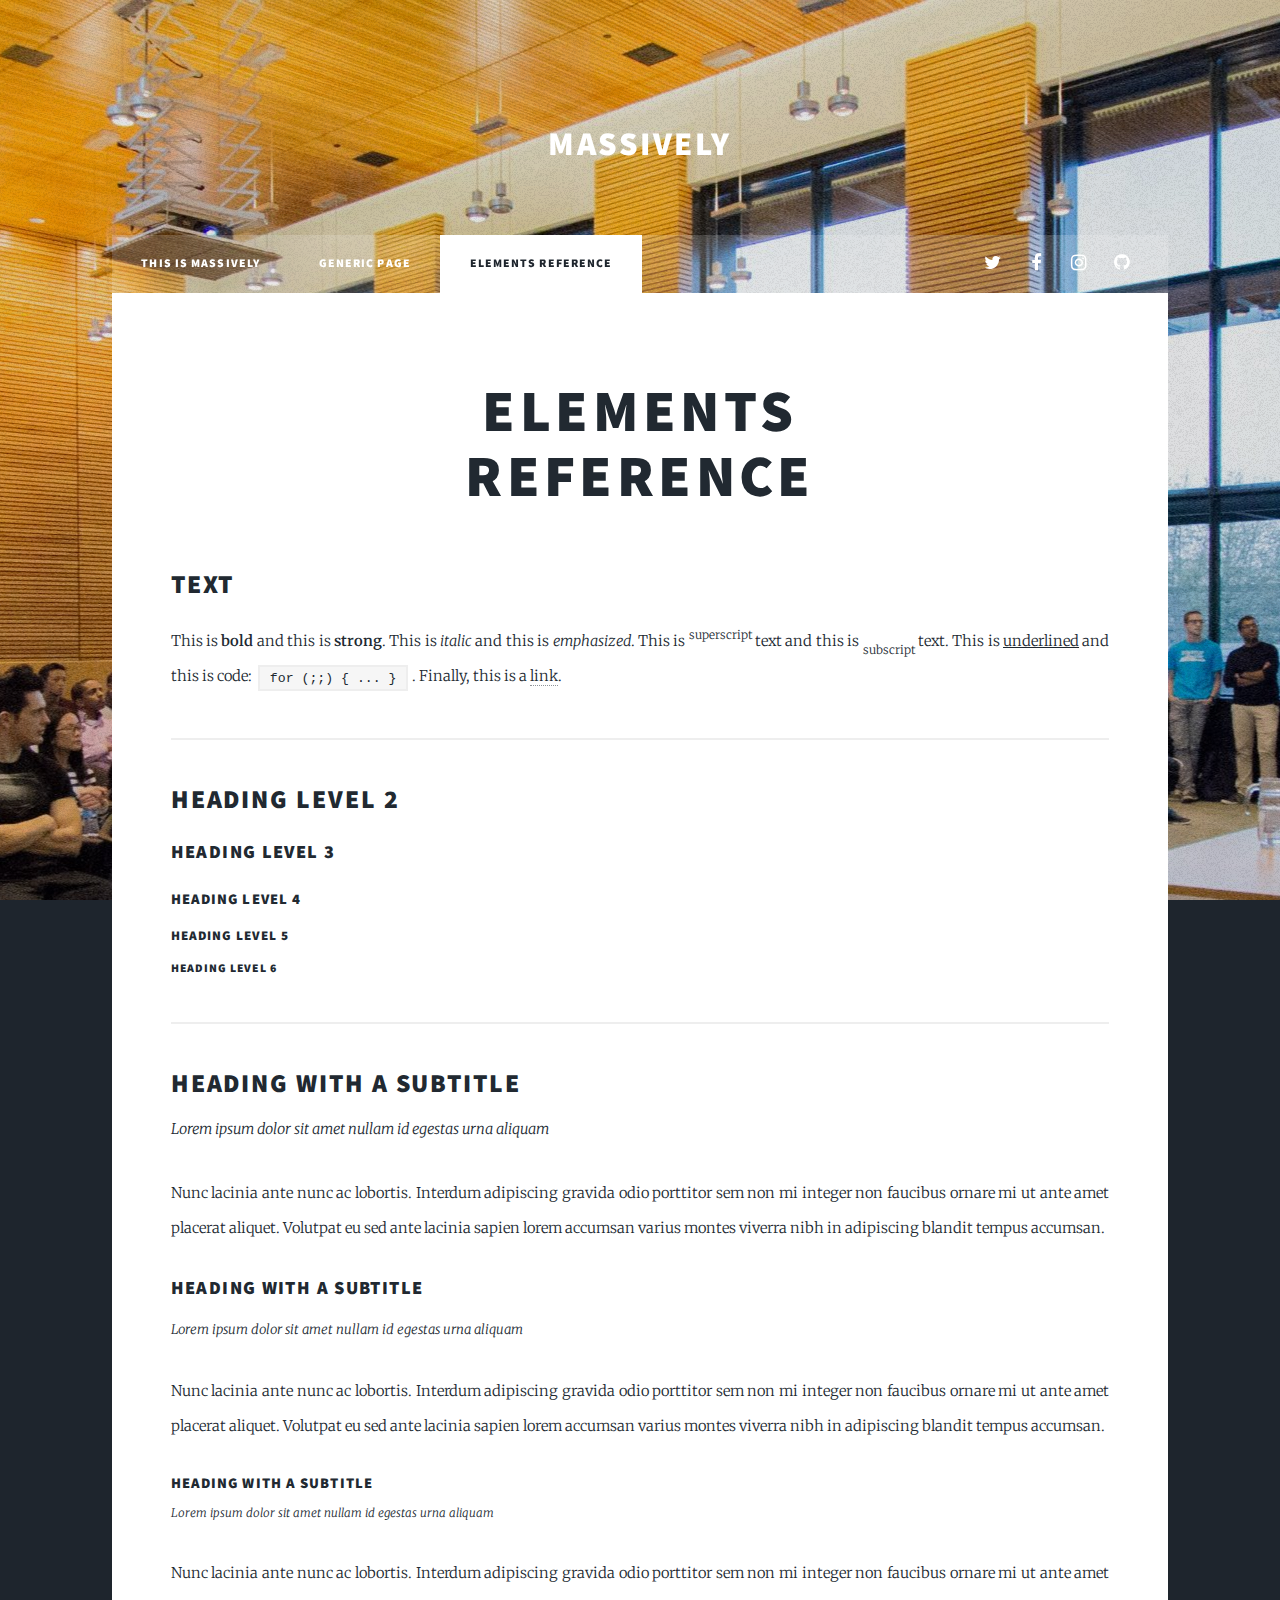
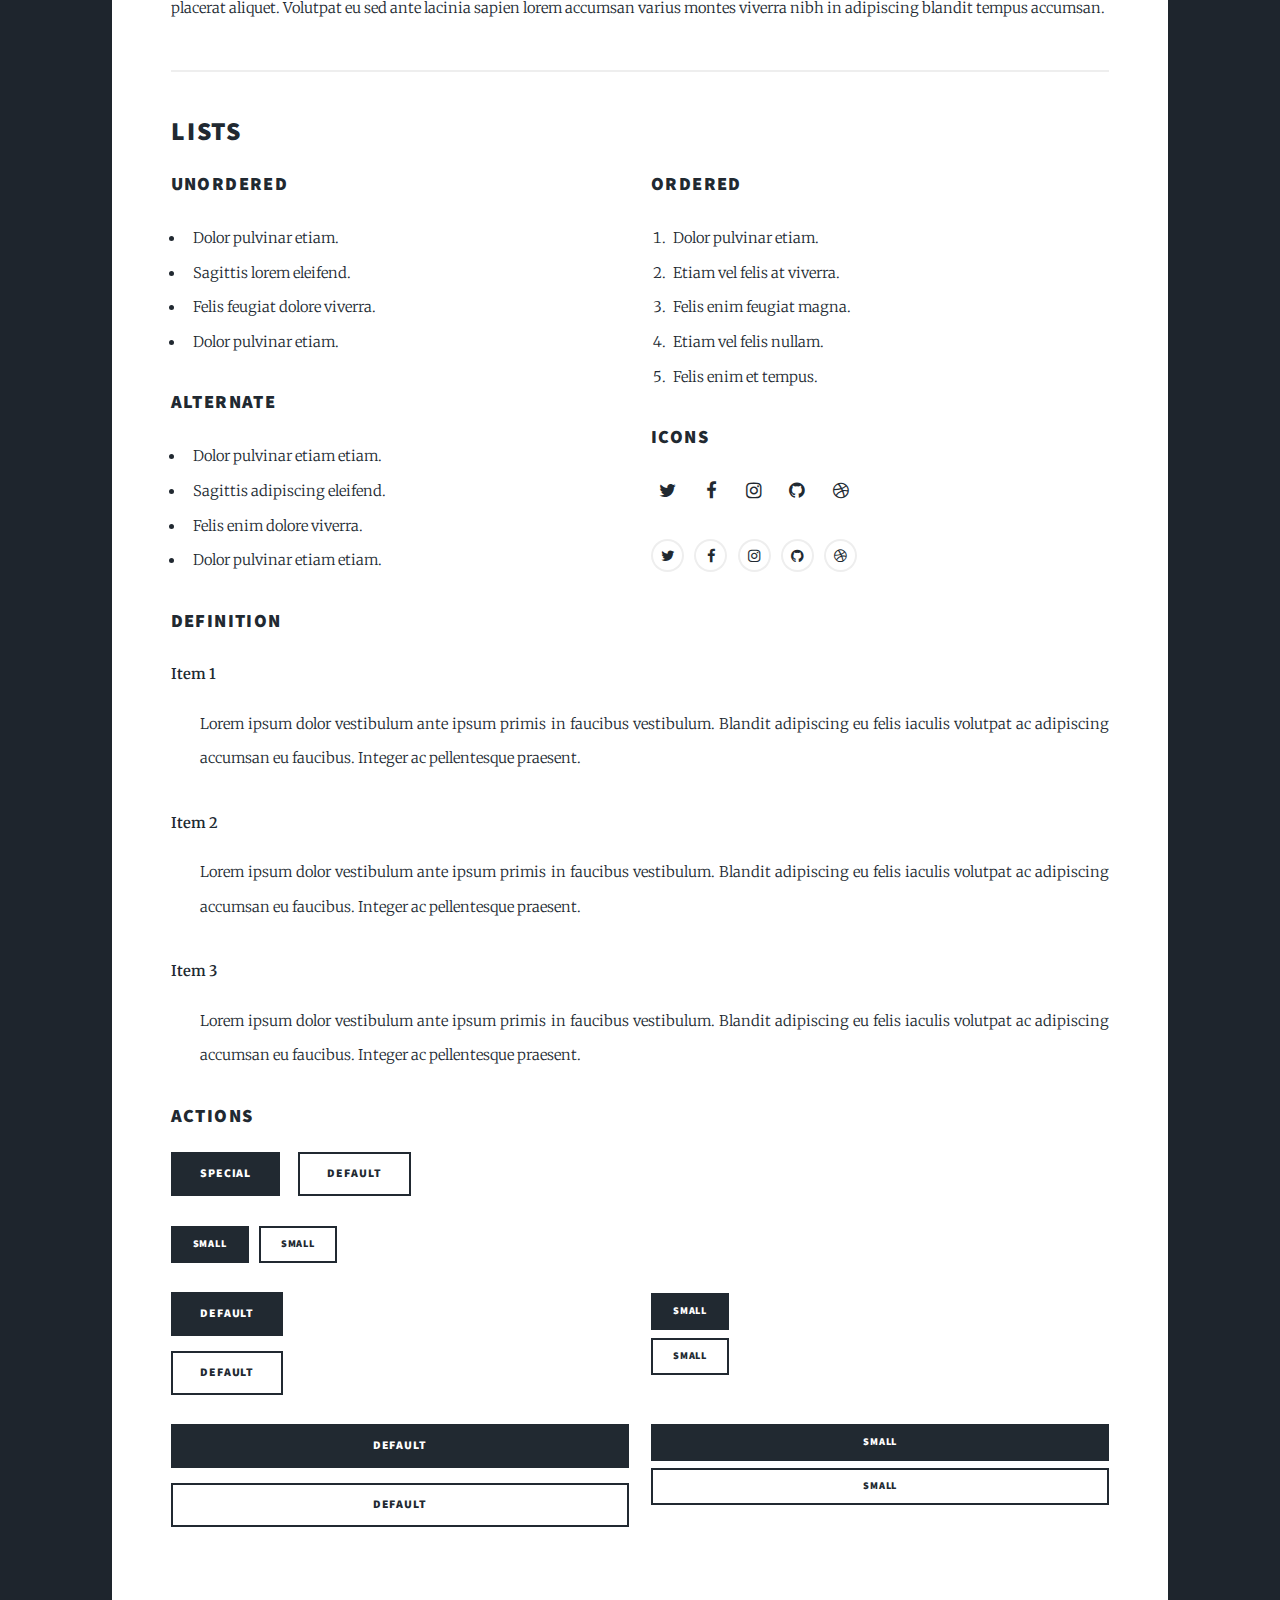
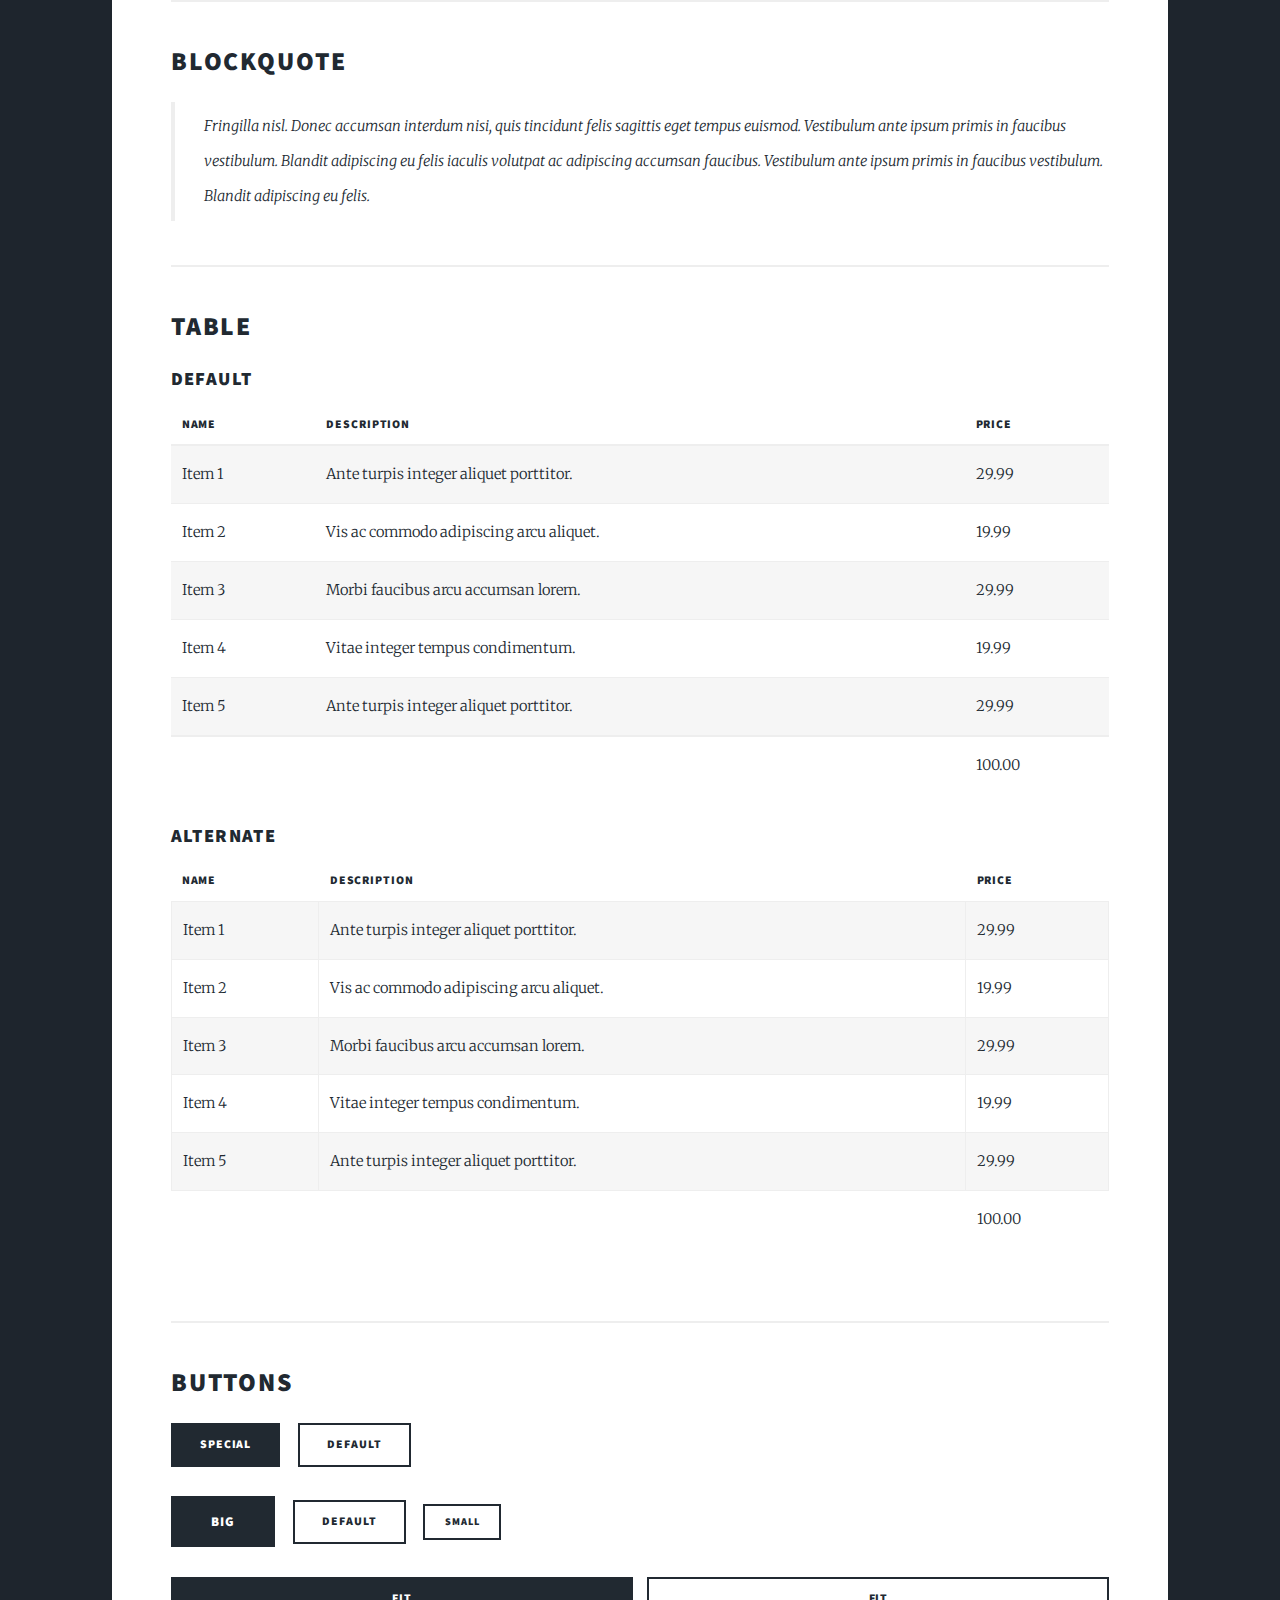
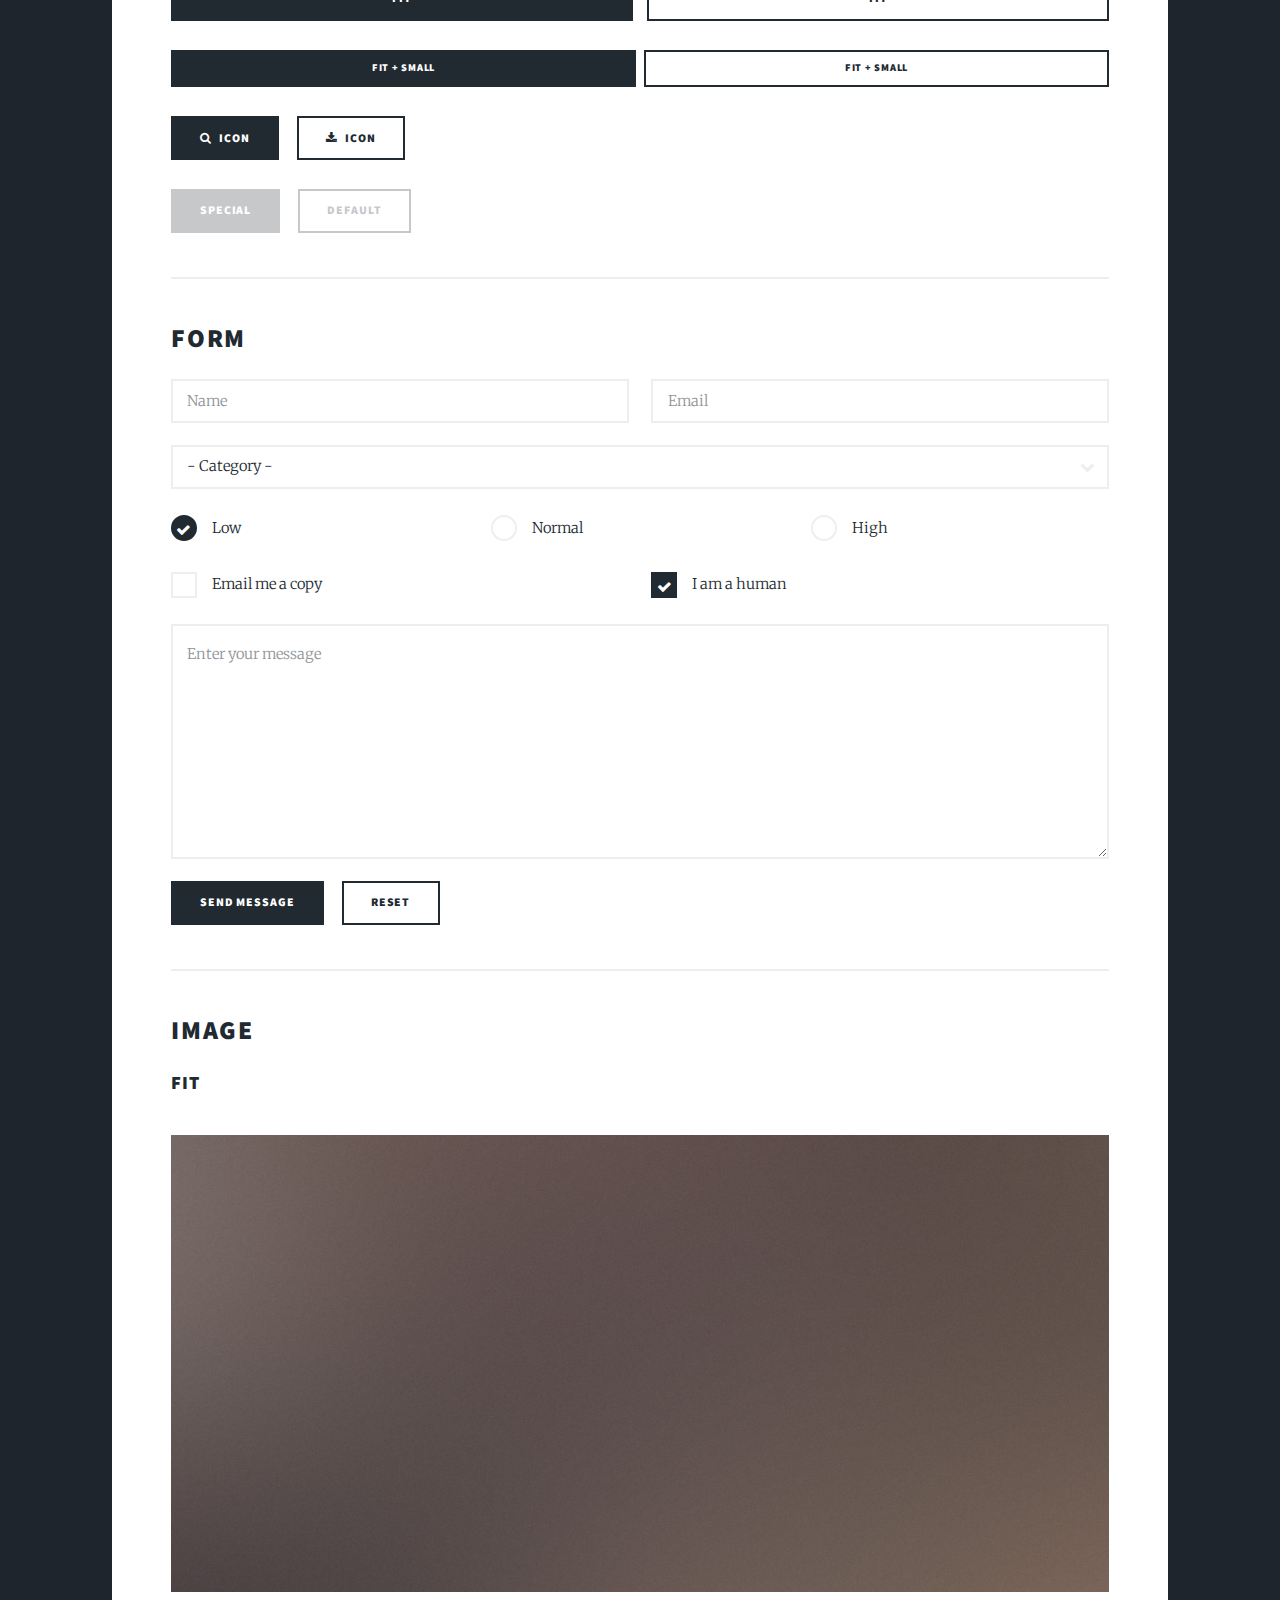
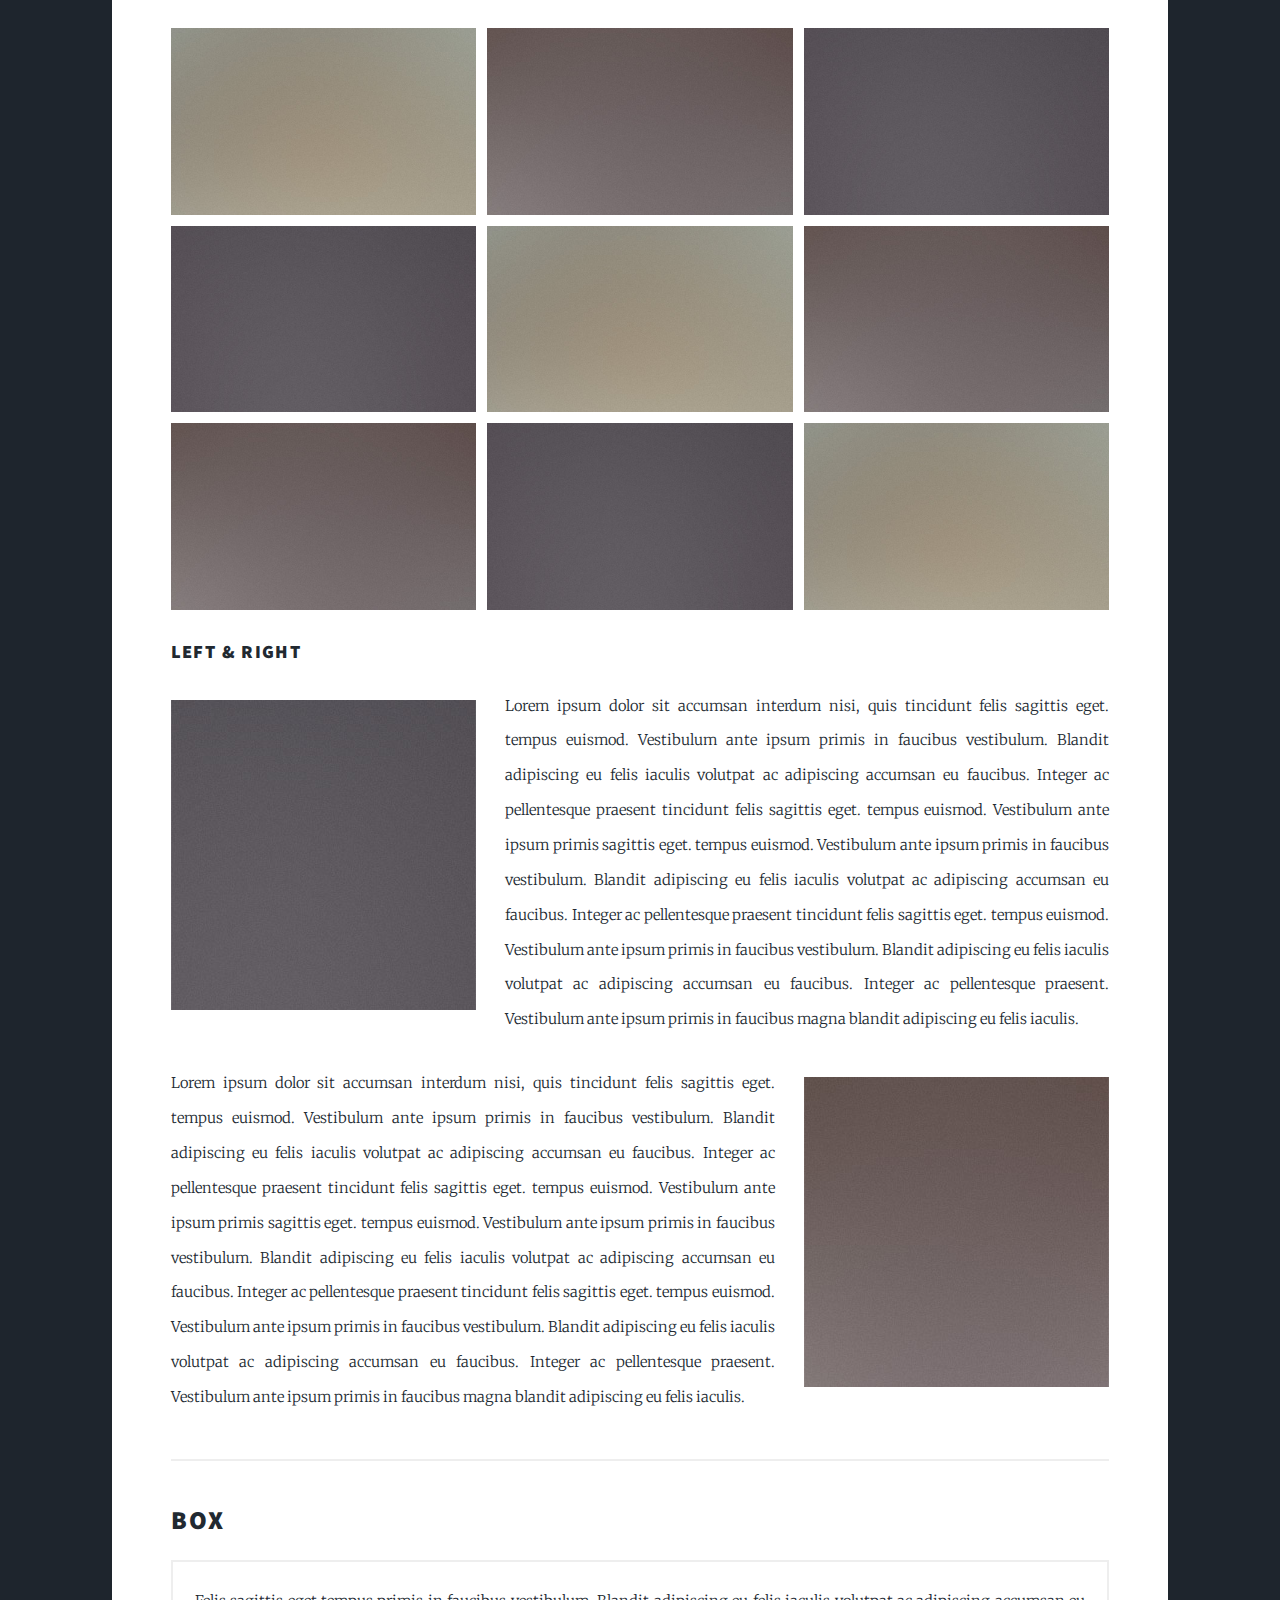
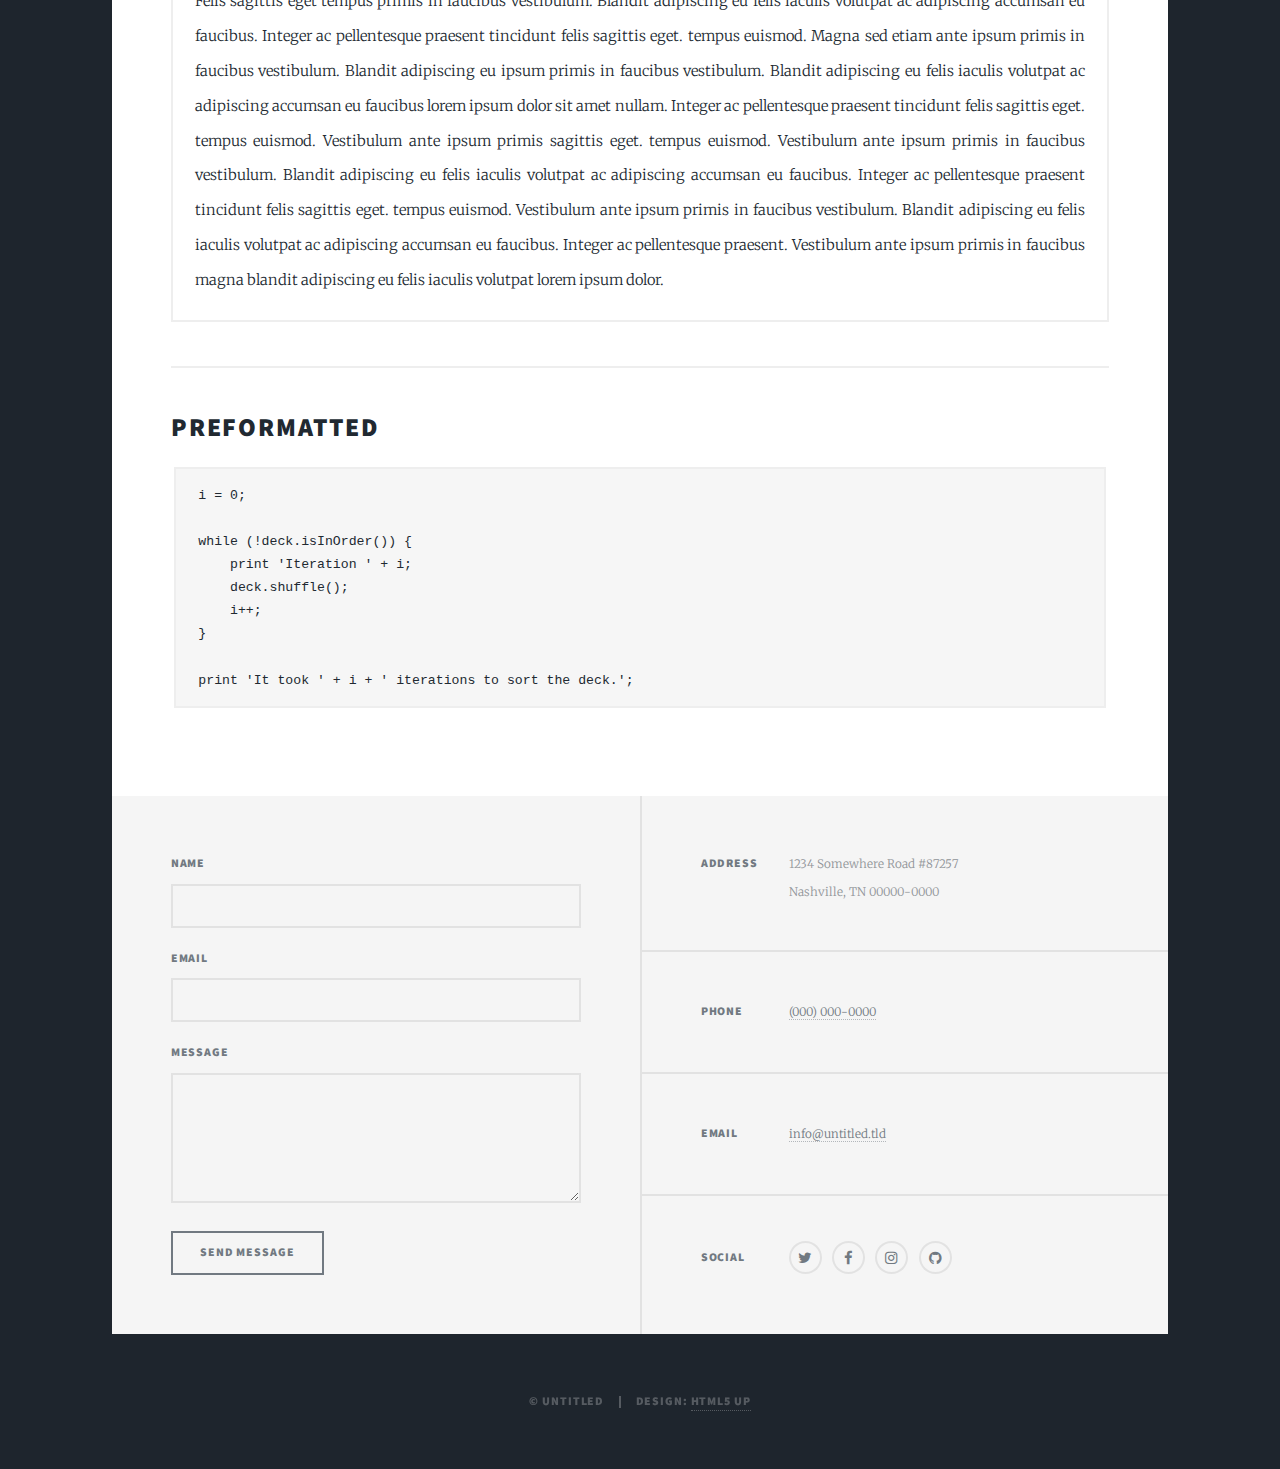
==== elements.html @ d4b71fc0 "Updated version." ====
<!DOCTYPE HTML>
<!--
	Massively by HTML5 UP
	html5up.net | @ajlkn
	Free for personal and commercial use under the CCA 3.0 license (html5up.net/license)
-->
<html>
	<head>
		<title>Elements Reference - Massively by HTML5 UP</title>
		<meta charset="utf-8" />
		<meta name="viewport" content="width=device-width, initial-scale=1, user-scalable=no" />
		<link rel="stylesheet" href="assets/css/main.css" />
		<noscript><link rel="stylesheet" href="assets/css/noscript.css" /></noscript>
	</head>
	<body class="is-loading">

		<!-- Wrapper -->
			<div id="wrapper">

				<!-- Header -->
					<header id="header">
						<a href="index.html" class="logo">Massively</a>
					</header>

				<!-- Nav -->
					<nav id="nav">
						<ul class="links">
							<li><a href="index.html">This is Massively</a></li>
							<li><a href="generic.html">Generic Page</a></li>
							<li class="active"><a href="elements.html">Elements Reference</a></li>
						</ul>
						<ul class="icons">
							<li><a href="#" class="icon fa-twitter"><span class="label">Twitter</span></a></li>
							<li><a href="#" class="icon fa-facebook"><span class="label">Facebook</span></a></li>
							<li><a href="#" class="icon fa-instagram"><span class="label">Instagram</span></a></li>
							<li><a href="#" class="icon fa-github"><span class="label">GitHub</span></a></li>
						</ul>
					</nav>

				<!-- Main -->
					<div id="main">

						<!-- Post -->
							<section class="post">
								<header class="major">
									<h1>Elements<br />
									Reference</h1>
								</header>

								<!-- Text stuff -->
									<h2>Text</h2>
									<p>This is <b>bold</b> and this is <strong>strong</strong>. This is <i>italic</i> and this is <em>emphasized</em>.
									This is <sup>superscript</sup> text and this is <sub>subscript</sub> text.
									This is <u>underlined</u> and this is code: <code>for (;;) { ... }</code>.
									Finally, this is a <a href="#">link</a>.</p>
									<hr />
									<h2>Heading Level 2</h2>
									<h3>Heading Level 3</h3>
									<h4>Heading Level 4</h4>
									<h5>Heading Level 5</h5>
									<h6>Heading Level 6</h6>
									<hr />
									<header>
										<h2>Heading with a Subtitle</h2>
										<p>Lorem ipsum dolor sit amet nullam id egestas urna aliquam</p>
									</header>
									<p>Nunc lacinia ante nunc ac lobortis. Interdum adipiscing gravida odio porttitor sem non mi integer non faucibus ornare mi ut ante amet placerat aliquet. Volutpat eu sed ante lacinia sapien lorem accumsan varius montes viverra nibh in adipiscing blandit tempus accumsan.</p>
									<header>
										<h3>Heading with a Subtitle</h3>
										<p>Lorem ipsum dolor sit amet nullam id egestas urna aliquam</p>
									</header>
									<p>Nunc lacinia ante nunc ac lobortis. Interdum adipiscing gravida odio porttitor sem non mi integer non faucibus ornare mi ut ante amet placerat aliquet. Volutpat eu sed ante lacinia sapien lorem accumsan varius montes viverra nibh in adipiscing blandit tempus accumsan.</p>
									<header>
										<h4>Heading with a Subtitle</h4>
										<p>Lorem ipsum dolor sit amet nullam id egestas urna aliquam</p>
									</header>
									<p>Nunc lacinia ante nunc ac lobortis. Interdum adipiscing gravida odio porttitor sem non mi integer non faucibus ornare mi ut ante amet placerat aliquet. Volutpat eu sed ante lacinia sapien lorem accumsan varius montes viverra nibh in adipiscing blandit tempus accumsan.</p>

									<hr />

								<!-- Lists -->
									<h2>Lists</h2>
									<div class="row">
										<div class="6u 12u$(small)">

											<h3>Unordered</h3>
											<ul>
												<li>Dolor pulvinar etiam.</li>
												<li>Sagittis lorem eleifend.</li>
												<li>Felis feugiat dolore viverra.</li>
												<li>Dolor pulvinar etiam.</li>
											</ul>

											<h3>Alternate</h3>
											<ul class="alt">
												<li>Dolor pulvinar etiam etiam.</li>
												<li>Sagittis adipiscing eleifend.</li>
												<li>Felis enim dolore viverra.</li>
												<li>Dolor pulvinar etiam etiam.</li>
											</ul>

										</div>
										<div class="6u$ 12u$(small)">

											<h3>Ordered</h3>
											<ol>
												<li>Dolor pulvinar etiam.</li>
												<li>Etiam vel felis at viverra.</li>
												<li>Felis enim feugiat magna.</li>
												<li>Etiam vel felis nullam.</li>
												<li>Felis enim et tempus.</li>
											</ol>

											<h3>Icons</h3>
											<ul class="icons">
												<li><a href="#" class="icon fa-twitter"><span class="label">Twitter</span></a></li>
												<li><a href="#" class="icon fa-facebook"><span class="label">Facebook</span></a></li>
												<li><a href="#" class="icon fa-instagram"><span class="label">Instagram</span></a></li>
												<li><a href="#" class="icon fa-github"><span class="label">Github</span></a></li>
												<li><a href="#" class="icon fa-dribbble"><span class="label">Dribbble</span></a></li>
											</ul>
											<ul class="icons alt">
												<li><a href="#" class="icon alt fa-twitter"><span class="label">Twitter</span></a></li>
												<li><a href="#" class="icon alt fa-facebook"><span class="label">Facebook</span></a></li>
												<li><a href="#" class="icon alt fa-instagram"><span class="label">Instagram</span></a></li>
												<li><a href="#" class="icon alt fa-github"><span class="label">Github</span></a></li>
												<li><a href="#" class="icon alt fa-dribbble"><span class="label">Dribbble</span></a></li>
											</ul>

										</div>
									</div>
									<h3>Definition</h3>
									<dl>
										<dt>Item 1</dt>
										<dd>
											<p>Lorem ipsum dolor vestibulum ante ipsum primis in faucibus vestibulum. Blandit adipiscing eu felis iaculis volutpat ac adipiscing accumsan eu faucibus. Integer ac pellentesque praesent.</p>
										</dd>
										<dt>Item 2</dt>
										<dd>
											<p>Lorem ipsum dolor vestibulum ante ipsum primis in faucibus vestibulum. Blandit adipiscing eu felis iaculis volutpat ac adipiscing accumsan eu faucibus. Integer ac pellentesque praesent.</p>
										</dd>
										<dt>Item 3</dt>
										<dd>
											<p>Lorem ipsum dolor vestibulum ante ipsum primis in faucibus vestibulum. Blandit adipiscing eu felis iaculis volutpat ac adipiscing accumsan eu faucibus. Integer ac pellentesque praesent.</p>
										</dd>
									</dl>

									<h3>Actions</h3>
									<ul class="actions">
										<li><a href="#" class="button special">Special</a></li>
										<li><a href="#" class="button">Default</a></li>
									</ul>
									<ul class="actions small">
										<li><a href="#" class="button special small">Small</a></li>
										<li><a href="#" class="button small">Small</a></li>
									</ul>
									<div class="row">
										<div class="6u 12u$(small)">
											<ul class="actions vertical">
												<li><a href="#" class="button special">Default</a></li>
												<li><a href="#" class="button">Default</a></li>
											</ul>
										</div>
										<div class="6u 12u$(small)">
											<ul class="actions vertical small">
												<li><a href="#" class="button special small">Small</a></li>
												<li><a href="#" class="button small">Small</a></li>
											</ul>
										</div>
									</div>
									<div class="row">
										<div class="6u 12u$(small)">
											<ul class="actions vertical">
												<li><a href="#" class="button special fit">Default</a></li>
												<li><a href="#" class="button fit">Default</a></li>
											</ul>
										</div>
										<div class="6u$ 12u$(small)">
											<ul class="actions vertical small">
												<li><a href="#" class="button special small fit">Small</a></li>
												<li><a href="#" class="button small fit">Small</a></li>
											</ul>
										</div>
									</div>

									<hr />

								<!-- Blockquote -->
									<h2>Blockquote</h2>
									<blockquote>Fringilla nisl. Donec accumsan interdum nisi, quis tincidunt felis sagittis eget tempus euismod. Vestibulum ante ipsum primis in faucibus vestibulum. Blandit adipiscing eu felis iaculis volutpat ac adipiscing accumsan faucibus. Vestibulum ante ipsum primis in faucibus vestibulum. Blandit adipiscing eu felis.</blockquote>

									<hr />

								<!-- Table -->
									<h2>Table</h2>

									<h3>Default</h3>
									<div class="table-wrapper">
										<table>
											<thead>
												<tr>
													<th>Name</th>
													<th>Description</th>
													<th>Price</th>
												</tr>
											</thead>
											<tbody>
												<tr>
													<td>Item 1</td>
													<td>Ante turpis integer aliquet porttitor.</td>
													<td>29.99</td>
												</tr>
												<tr>
													<td>Item 2</td>
													<td>Vis ac commodo adipiscing arcu aliquet.</td>
													<td>19.99</td>
												</tr>
												<tr>
													<td>Item 3</td>
													<td> Morbi faucibus arcu accumsan lorem.</td>
													<td>29.99</td>
												</tr>
												<tr>
													<td>Item 4</td>
													<td>Vitae integer tempus condimentum.</td>
													<td>19.99</td>
												</tr>
												<tr>
													<td>Item 5</td>
													<td>Ante turpis integer aliquet porttitor.</td>
													<td>29.99</td>
												</tr>
											</tbody>
											<tfoot>
												<tr>
													<td colspan="2"></td>
													<td>100.00</td>
												</tr>
											</tfoot>
										</table>
									</div>

									<h3>Alternate</h3>
									<div class="table-wrapper">
										<table class="alt">
											<thead>
												<tr>
													<th>Name</th>
													<th>Description</th>
													<th>Price</th>
												</tr>
											</thead>
											<tbody>
												<tr>
													<td>Item 1</td>
													<td>Ante turpis integer aliquet porttitor.</td>
													<td>29.99</td>
												</tr>
												<tr>
													<td>Item 2</td>
													<td>Vis ac commodo adipiscing arcu aliquet.</td>
													<td>19.99</td>
												</tr>
												<tr>
													<td>Item 3</td>
													<td> Morbi faucibus arcu accumsan lorem.</td>
													<td>29.99</td>
												</tr>
												<tr>
													<td>Item 4</td>
													<td>Vitae integer tempus condimentum.</td>
													<td>19.99</td>
												</tr>
												<tr>
													<td>Item 5</td>
													<td>Ante turpis integer aliquet porttitor.</td>
													<td>29.99</td>
												</tr>
											</tbody>
											<tfoot>
												<tr>
													<td colspan="2"></td>
													<td>100.00</td>
												</tr>
											</tfoot>
										</table>
									</div>

									<hr />

								<!-- Buttons -->
									<h2>Buttons</h2>
									<ul class="actions">
										<li><a href="#" class="button special">Special</a></li>
										<li><a href="#" class="button">Default</a></li>
									</ul>
									<ul class="actions">
										<li><a href="#" class="button special big">Big</a></li>
										<li><a href="#" class="button">Default</a></li>
										<li><a href="#" class="button small">Small</a></li>
									</ul>
									<ul class="actions fit">
										<li><a href="#" class="button special fit">Fit</a></li>
										<li><a href="#" class="button fit">Fit</a></li>
									</ul>
									<ul class="actions fit small">
										<li><a href="#" class="button special fit small">Fit + Small</a></li>
										<li><a href="#" class="button fit small">Fit + Small</a></li>
									</ul>
									<ul class="actions">
										<li><a href="#" class="button special icon fa-search">Icon</a></li>
										<li><a href="#" class="button icon fa-download">Icon</a></li>
									</ul>
									<ul class="actions">
										<li><span class="button special disabled">Special</span></li>
										<li><span class="button disabled">Default</span></li>
									</ul>

									<hr />

								<!-- Form -->
									<h2>Form</h2>

									<form method="post" action="#" class="alt">
										<div class="row uniform">
											<div class="6u 12u$(xsmall)">
												<input type="text" name="demo-name" id="demo-name" value="" placeholder="Name" />
											</div>
											<div class="6u$ 12u$(xsmall)">
												<input type="email" name="demo-email" id="demo-email" value="" placeholder="Email" />
											</div>
											<!-- Break -->
											<div class="12u$">
												<div class="select-wrapper">
													<select name="demo-category" id="demo-category">
														<option value="">- Category -</option>
														<option value="1">Manufacturing</option>
														<option value="1">Shipping</option>
														<option value="1">Administration</option>
														<option value="1">Human Resources</option>
													</select>
												</div>
											</div>
											<!-- Break -->
											<div class="4u 12u$(small)">
												<input type="radio" id="demo-priority-low" name="demo-priority" checked>
												<label for="demo-priority-low">Low</label>
											</div>
											<div class="4u 12u$(small)">
												<input type="radio" id="demo-priority-normal" name="demo-priority">
												<label for="demo-priority-normal">Normal</label>
											</div>
											<div class="4u$ 12u$(small)">
												<input type="radio" id="demo-priority-high" name="demo-priority">
												<label for="demo-priority-high">High</label>
											</div>
											<!-- Break -->
											<div class="6u 12u$(small)">
												<input type="checkbox" id="demo-copy" name="demo-copy">
												<label for="demo-copy">Email me a copy</label>
											</div>
											<div class="6u$ 12u$(small)">
												<input type="checkbox" id="demo-human" name="demo-human" checked>
												<label for="demo-human">I am a human</label>
											</div>
											<!-- Break -->
											<div class="12u$">
												<textarea name="demo-message" id="demo-message" placeholder="Enter your message" rows="6"></textarea>
											</div>
											<!-- Break -->
											<div class="12u$">
												<ul class="actions">
													<li><input type="submit" value="Send Message" class="special" /></li>
													<li><input type="reset" value="Reset" /></li>
												</ul>
											</div>
										</div>
									</form>

									<hr />

								<!-- Image -->
									<h2>Image</h2>

									<h3>Fit</h3>
									<span class="image fit"><img src="images/pic01.jpg" alt="" /></span>
									<div class="box alt">
										<div class="row 50% uniform">
											<div class="4u"><span class="image fit"><img src="images/pic02.jpg" alt="" /></span></div>
											<div class="4u"><span class="image fit"><img src="images/pic03.jpg" alt="" /></span></div>
											<div class="4u$"><span class="image fit"><img src="images/pic04.jpg" alt="" /></span></div>
											<!-- Break -->
											<div class="4u"><span class="image fit"><img src="images/pic04.jpg" alt="" /></span></div>
											<div class="4u"><span class="image fit"><img src="images/pic02.jpg" alt="" /></span></div>
											<div class="4u$"><span class="image fit"><img src="images/pic03.jpg" alt="" /></span></div>
											<!-- Break -->
											<div class="4u"><span class="image fit"><img src="images/pic03.jpg" alt="" /></span></div>
											<div class="4u"><span class="image fit"><img src="images/pic04.jpg" alt="" /></span></div>
											<div class="4u$"><span class="image fit"><img src="images/pic02.jpg" alt="" /></span></div>
										</div>
									</div>

									<h3>Left &amp; Right</h3>
									<p><span class="image left"><img src="images/pic08.jpg" alt="" /></span>Lorem ipsum dolor sit accumsan interdum nisi, quis tincidunt felis sagittis eget. tempus euismod. Vestibulum ante ipsum primis in faucibus vestibulum. Blandit adipiscing eu felis iaculis volutpat ac adipiscing accumsan eu faucibus. Integer ac pellentesque praesent tincidunt felis sagittis eget. tempus euismod. Vestibulum ante ipsum primis sagittis eget. tempus euismod. Vestibulum ante ipsum primis in faucibus vestibulum. Blandit adipiscing eu felis iaculis volutpat ac adipiscing accumsan eu faucibus. Integer ac pellentesque praesent tincidunt felis sagittis eget. tempus euismod. Vestibulum ante ipsum primis in faucibus vestibulum. Blandit adipiscing eu felis iaculis volutpat ac adipiscing accumsan eu faucibus. Integer ac pellentesque praesent. Vestibulum ante ipsum primis in faucibus magna blandit adipiscing eu felis iaculis.</p>
									<p><span class="image right"><img src="images/pic09.jpg" alt="" /></span>Lorem ipsum dolor sit accumsan interdum nisi, quis tincidunt felis sagittis eget. tempus euismod. Vestibulum ante ipsum primis in faucibus vestibulum. Blandit adipiscing eu felis iaculis volutpat ac adipiscing accumsan eu faucibus. Integer ac pellentesque praesent tincidunt felis sagittis eget. tempus euismod. Vestibulum ante ipsum primis sagittis eget. tempus euismod. Vestibulum ante ipsum primis in faucibus vestibulum. Blandit adipiscing eu felis iaculis volutpat ac adipiscing accumsan eu faucibus. Integer ac pellentesque praesent tincidunt felis sagittis eget. tempus euismod. Vestibulum ante ipsum primis in faucibus vestibulum. Blandit adipiscing eu felis iaculis volutpat ac adipiscing accumsan eu faucibus. Integer ac pellentesque praesent. Vestibulum ante ipsum primis in faucibus magna blandit adipiscing eu felis iaculis.</p>

									<hr />

								<!-- Box -->
									<h2>Box</h2>
									<div class="box">
										<p>Felis sagittis eget tempus primis in faucibus vestibulum. Blandit adipiscing eu felis iaculis volutpat ac adipiscing accumsan eu faucibus. Integer ac pellentesque praesent tincidunt felis sagittis eget. tempus euismod. Magna sed etiam ante ipsum primis in faucibus vestibulum. Blandit adipiscing eu ipsum primis in faucibus vestibulum. Blandit adipiscing eu felis iaculis volutpat ac adipiscing accumsan eu faucibus lorem ipsum dolor sit amet nullam. Integer ac pellentesque praesent tincidunt felis sagittis eget. tempus euismod. Vestibulum ante ipsum primis sagittis eget. tempus euismod. Vestibulum ante ipsum primis in faucibus vestibulum. Blandit adipiscing eu felis iaculis volutpat ac adipiscing accumsan eu faucibus. Integer ac pellentesque praesent tincidunt felis sagittis eget. tempus euismod. Vestibulum ante ipsum primis in faucibus vestibulum. Blandit adipiscing eu felis iaculis volutpat ac adipiscing accumsan eu faucibus. Integer ac pellentesque praesent. Vestibulum ante ipsum primis in faucibus magna blandit adipiscing eu felis iaculis volutpat lorem ipsum dolor.</p>
									</div>

									<hr />

								<!-- Preformatted Code -->
									<h2>Preformatted</h2>
									<pre><code>i = 0;

while (!deck.isInOrder()) {
    print 'Iteration ' + i;
    deck.shuffle();
    i++;
}

print 'It took ' + i + ' iterations to sort the deck.';
</code></pre>

							</section>

					</div>

				<!-- Footer -->
					<footer id="footer">
						<section>
							<form method="post" action="#">
								<div class="field">
									<label for="name">Name</label>
									<input type="text" name="name" id="name" />
								</div>
								<div class="field">
									<label for="email">Email</label>
									<input type="text" name="email" id="email" />
								</div>
								<div class="field">
									<label for="message">Message</label>
									<textarea name="message" id="message" rows="3"></textarea>
								</div>
								<ul class="actions">
									<li><input type="submit" value="Send Message" /></li>
								</ul>
							</form>
						</section>
						<section class="split contact">
							<section class="alt">
								<h3>Address</h3>
								<p>1234 Somewhere Road #87257<br />
								Nashville, TN 00000-0000</p>
							</section>
							<section>
								<h3>Phone</h3>
								<p><a href="#">(000) 000-0000</a></p>
							</section>
							<section>
								<h3>Email</h3>
								<p><a href="#">info@untitled.tld</a></p>
							</section>
							<section>
								<h3>Social</h3>
								<ul class="icons alt">
									<li><a href="#" class="icon alt fa-twitter"><span class="label">Twitter</span></a></li>
									<li><a href="#" class="icon alt fa-facebook"><span class="label">Facebook</span></a></li>
									<li><a href="#" class="icon alt fa-instagram"><span class="label">Instagram</span></a></li>
									<li><a href="#" class="icon alt fa-github"><span class="label">GitHub</span></a></li>
								</ul>
							</section>
						</section>
					</footer>

				<!-- Copyright -->
					<div id="copyright">
						<ul><li>&copy; Untitled</li><li>Design: <a href="https://html5up.net">HTML5 UP</a></li></ul>
					</div>

			</div>

		<!-- Scripts -->
			<script src="assets/js/jquery.min.js"></script>
			<script src="assets/js/jquery.scrollex.min.js"></script>
			<script src="assets/js/jquery.scrolly.min.js"></script>
			<script src="assets/js/skel.min.js"></script>
			<script src="assets/js/util.js"></script>
			<script src="assets/js/main.js"></script>

	</body>
</html>
---- assets/css/main.css ----
@import url(font-awesome.min.css);
@import url("https://fonts.googleapis.com/css?family=Merriweather:300,700,300italic,700italic|Source+Sans+Pro:900");

/*
	Massively by HTML5 UP
	html5up.net | @ajlkn
	Free for personal and commercial use under the CCA 3.0 license (html5up.net/license)
*/

/* Reset */

	html, body, div, span, applet, object, iframe, h1, h2, h3, h4, h5, h6, p, blockquote, pre, a, abbr, acronym, address, big, cite, code, del, dfn, em, img, ins, kbd, q, s, samp, small, strike, strong, sub, sup, tt, var, b, u, i, center, dl, dt, dd, ol, ul, li, fieldset, form, label, legend, table, caption, tbody, tfoot, thead, tr, th, td, article, aside, canvas, details, embed, figure, figcaption, footer, header, hgroup, menu, nav, output, ruby, section, summary, time, mark, audio, video {
		margin: 0;
		padding: 0;
		border: 0;
		font-size: 100%;
		font: inherit;
		vertical-align: baseline;
	}

	article, aside, details, figcaption, figure, footer, header, hgroup, menu, nav, section {
		display: block;
	}

	body {
		line-height: 1;
	}

	ol, ul {
		list-style: none;
	}

	blockquote, q {
		quotes: none;
	}

	blockquote:before, blockquote:after, q:before, q:after {
		content: '';
		content: none;
	}

	table {
		border-collapse: collapse;
		border-spacing: 0;
	}

	body {
		-webkit-text-size-adjust: none;
	}

/* Box Model */

	*, *:before, *:after {
		-moz-box-sizing: border-box;
		-webkit-box-sizing: border-box;
		box-sizing: border-box;
	}

/* Grid */

	.row {
		border-bottom: solid 1px transparent;
		-moz-box-sizing: border-box;
		-webkit-box-sizing: border-box;
		box-sizing: border-box;
	}

	.row > * {
		float: left;
		-moz-box-sizing: border-box;
		-webkit-box-sizing: border-box;
		box-sizing: border-box;
	}

	.row:after, .row:before {
		content: '';
		display: block;
		clear: both;
		height: 0;
	}

	.row.uniform > * > :first-child {
		margin-top: 0;
	}

	.row.uniform > * > :last-child {
		margin-bottom: 0;
	}

	.row.\30 \25 > * {
		padding: 0 0 0 0rem;
	}

	.row.\30 \25 {
		margin: 0 0 -1px 0rem;
	}

	.row.uniform.\30 \25 > * {
		padding: 0rem 0 0 0rem;
	}

	.row.uniform.\30 \25 {
		margin: 0rem 0 -1px 0rem;
	}

	.row > * {
		padding: 0 0 0 1.5rem;
	}

	.row {
		margin: 0 0 -1px -1.5rem;
	}

	.row.uniform > * {
		padding: 1.5rem 0 0 1.5rem;
	}

	.row.uniform {
		margin: -1.5rem 0 -1px -1.5rem;
	}

	.row.\32 00\25 > * {
		padding: 0 0 0 3rem;
	}

	.row.\32 00\25 {
		margin: 0 0 -1px -3rem;
	}

	.row.uniform.\32 00\25 > * {
		padding: 3rem 0 0 3rem;
	}

	.row.uniform.\32 00\25 {
		margin: -3rem 0 -1px -3rem;
	}

	.row.\31 50\25 > * {
		padding: 0 0 0 2.25rem;
	}

	.row.\31 50\25 {
		margin: 0 0 -1px -2.25rem;
	}

	.row.uniform.\31 50\25 > * {
		padding: 2.25rem 0 0 2.25rem;
	}

	.row.uniform.\31 50\25 {
		margin: -2.25rem 0 -1px -2.25rem;
	}

	.row.\35 0\25 > * {
		padding: 0 0 0 0.75rem;
	}

	.row.\35 0\25 {
		margin: 0 0 -1px -0.75rem;
	}

	.row.uniform.\35 0\25 > * {
		padding: 0.75rem 0 0 0.75rem;
	}

	.row.uniform.\35 0\25 {
		margin: -0.75rem 0 -1px -0.75rem;
	}

	.row.\32 5\25 > * {
		padding: 0 0 0 0.375rem;
	}

	.row.\32 5\25 {
		margin: 0 0 -1px -0.375rem;
	}

	.row.uniform.\32 5\25 > * {
		padding: 0.375rem 0 0 0.375rem;
	}

	.row.uniform.\32 5\25 {
		margin: -0.375rem 0 -1px -0.375rem;
	}

	.\31 2u, .\31 2u\24 {
		width: 100%;
		clear: none;
		margin-left: 0;
	}

	.\31 1u, .\31 1u\24 {
		width: 91.6666666667%;
		clear: none;
		margin-left: 0;
	}

	.\31 0u, .\31 0u\24 {
		width: 83.3333333333%;
		clear: none;
		margin-left: 0;
	}

	.\39 u, .\39 u\24 {
		width: 75%;
		clear: none;
		margin-left: 0;
	}

	.\38 u, .\38 u\24 {
		width: 66.6666666667%;
		clear: none;
		margin-left: 0;
	}

	.\37 u, .\37 u\24 {
		width: 58.3333333333%;
		clear: none;
		margin-left: 0;
	}

	.\36 u, .\36 u\24 {
		width: 50%;
		clear: none;
		margin-left: 0;
	}

	.\35 u, .\35 u\24 {
		width: 41.6666666667%;
		clear: none;
		margin-left: 0;
	}

	.\34 u, .\34 u\24 {
		width: 33.3333333333%;
		clear: none;
		margin-left: 0;
	}

	.\33 u, .\33 u\24 {
		width: 25%;
		clear: none;
		margin-left: 0;
	}

	.\32 u, .\32 u\24 {
		width: 16.6666666667%;
		clear: none;
		margin-left: 0;
	}

	.\31 u, .\31 u\24 {
		width: 8.3333333333%;
		clear: none;
		margin-left: 0;
	}

	.\31 2u\24 + *,
	.\31 1u\24 + *,
	.\31 0u\24 + *,
	.\39 u\24 + *,
	.\38 u\24 + *,
	.\37 u\24 + *,
	.\36 u\24 + *,
	.\35 u\24 + *,
	.\34 u\24 + *,
	.\33 u\24 + *,
	.\32 u\24 + *,
	.\31 u\24 + * {
		clear: left;
	}

	.\-11u {
		margin-left: 91.66667%;
	}

	.\-10u {
		margin-left: 83.33333%;
	}

	.\-9u {
		margin-left: 75%;
	}

	.\-8u {
		margin-left: 66.66667%;
	}

	.\-7u {
		margin-left: 58.33333%;
	}

	.\-6u {
		margin-left: 50%;
	}

	.\-5u {
		margin-left: 41.66667%;
	}

	.\-4u {
		margin-left: 33.33333%;
	}

	.\-3u {
		margin-left: 25%;
	}

	.\-2u {
		margin-left: 16.66667%;
	}

	.\-1u {
		margin-left: 8.33333%;
	}

	@media screen and (max-width: 1680px) {

		.row > * {
			padding: 0 0 0 1.5rem;
		}

		.row {
			margin: 0 0 -1px -1.5rem;
		}

		.row.uniform > * {
			padding: 1.5rem 0 0 1.5rem;
		}

		.row.uniform {
			margin: -1.5rem 0 -1px -1.5rem;
		}

		.row.\32 00\25 > * {
			padding: 0 0 0 3rem;
		}

		.row.\32 00\25 {
			margin: 0 0 -1px -3rem;
		}

		.row.uniform.\32 00\25 > * {
			padding: 3rem 0 0 3rem;
		}

		.row.uniform.\32 00\25 {
			margin: -3rem 0 -1px -3rem;
		}

		.row.\31 50\25 > * {
			padding: 0 0 0 2.25rem;
		}

		.row.\31 50\25 {
			margin: 0 0 -1px -2.25rem;
		}

		.row.uniform.\31 50\25 > * {
			padding: 2.25rem 0 0 2.25rem;
		}

		.row.uniform.\31 50\25 {
			margin: -2.25rem 0 -1px -2.25rem;
		}

		.row.\35 0\25 > * {
			padding: 0 0 0 0.75rem;
		}

		.row.\35 0\25 {
			margin: 0 0 -1px -0.75rem;
		}

		.row.uniform.\35 0\25 > * {
			padding: 0.75rem 0 0 0.75rem;
		}

		.row.uniform.\35 0\25 {
			margin: -0.75rem 0 -1px -0.75rem;
		}

		.row.\32 5\25 > * {
			padding: 0 0 0 0.375rem;
		}

		.row.\32 5\25 {
			margin: 0 0 -1px -0.375rem;
		}

		.row.uniform.\32 5\25 > * {
			padding: 0.375rem 0 0 0.375rem;
		}

		.row.uniform.\32 5\25 {
			margin: -0.375rem 0 -1px -0.375rem;
		}

		.\31 2u\28xlarge\29, .\31 2u\24\28xlarge\29 {
			width: 100%;
			clear: none;
			margin-left: 0;
		}

		.\31 1u\28xlarge\29, .\31 1u\24\28xlarge\29 {
			width: 91.6666666667%;
			clear: none;
			margin-left: 0;
		}

		.\31 0u\28xlarge\29, .\31 0u\24\28xlarge\29 {
			width: 83.3333333333%;
			clear: none;
			margin-left: 0;
		}

		.\39 u\28xlarge\29, .\39 u\24\28xlarge\29 {
			width: 75%;
			clear: none;
			margin-left: 0;
		}

		.\38 u\28xlarge\29, .\38 u\24\28xlarge\29 {
			width: 66.6666666667%;
			clear: none;
			margin-left: 0;
		}

		.\37 u\28xlarge\29, .\37 u\24\28xlarge\29 {
			width: 58.3333333333%;
			clear: none;
			margin-left: 0;
		}

		.\36 u\28xlarge\29, .\36 u\24\28xlarge\29 {
			width: 50%;
			clear: none;
			margin-left: 0;
		}

		.\35 u\28xlarge\29, .\35 u\24\28xlarge\29 {
			width: 41.6666666667%;
			clear: none;
			margin-left: 0;
		}

		.\34 u\28xlarge\29, .\34 u\24\28xlarge\29 {
			width: 33.3333333333%;
			clear: none;
			margin-left: 0;
		}

		.\33 u\28xlarge\29, .\33 u\24\28xlarge\29 {
			width: 25%;
			clear: none;
			margin-left: 0;
		}

		.\32 u\28xlarge\29, .\32 u\24\28xlarge\29 {
			width: 16.6666666667%;
			clear: none;
			margin-left: 0;
		}

		.\31 u\28xlarge\29, .\31 u\24\28xlarge\29 {
			width: 8.3333333333%;
			clear: none;
			margin-left: 0;
		}

		.\31 2u\24\28xlarge\29 + *,
		.\31 1u\24\28xlarge\29 + *,
		.\31 0u\24\28xlarge\29 + *,
		.\39 u\24\28xlarge\29 + *,
		.\38 u\24\28xlarge\29 + *,
		.\37 u\24\28xlarge\29 + *,
		.\36 u\24\28xlarge\29 + *,
		.\35 u\24\28xlarge\29 + *,
		.\34 u\24\28xlarge\29 + *,
		.\33 u\24\28xlarge\29 + *,
		.\32 u\24\28xlarge\29 + *,
		.\31 u\24\28xlarge\29 + * {
			clear: left;
		}

		.\-11u\28xlarge\29 {
			margin-left: 91.66667%;
		}

		.\-10u\28xlarge\29 {
			margin-left: 83.33333%;
		}

		.\-9u\28xlarge\29 {
			margin-left: 75%;
		}

		.\-8u\28xlarge\29 {
			margin-left: 66.66667%;
		}

		.\-7u\28xlarge\29 {
			margin-left: 58.33333%;
		}

		.\-6u\28xlarge\29 {
			margin-left: 50%;
		}

		.\-5u\28xlarge\29 {
			margin-left: 41.66667%;
		}

		.\-4u\28xlarge\29 {
			margin-left: 33.33333%;
		}

		.\-3u\28xlarge\29 {
			margin-left: 25%;
		}

		.\-2u\28xlarge\29 {
			margin-left: 16.66667%;
		}

		.\-1u\28xlarge\29 {
			margin-left: 8.33333%;
		}

	}

	@media screen and (max-width: 1280px) {

		.row > * {
			padding: 0 0 0 1.5rem;
		}

		.row {
			margin: 0 0 -1px -1.5rem;
		}

		.row.uniform > * {
			padding: 1.5rem 0 0 1.5rem;
		}

		.row.uniform {
			margin: -1.5rem 0 -1px -1.5rem;
		}

		.row.\32 00\25 > * {
			padding: 0 0 0 3rem;
		}

		.row.\32 00\25 {
			margin: 0 0 -1px -3rem;
		}

		.row.uniform.\32 00\25 > * {
			padding: 3rem 0 0 3rem;
		}

		.row.uniform.\32 00\25 {
			margin: -3rem 0 -1px -3rem;
		}

		.row.\31 50\25 > * {
			padding: 0 0 0 2.25rem;
		}

		.row.\31 50\25 {
			margin: 0 0 -1px -2.25rem;
		}

		.row.uniform.\31 50\25 > * {
			padding: 2.25rem 0 0 2.25rem;
		}

		.row.uniform.\31 50\25 {
			margin: -2.25rem 0 -1px -2.25rem;
		}

		.row.\35 0\25 > * {
			padding: 0 0 0 0.75rem;
		}

		.row.\35 0\25 {
			margin: 0 0 -1px -0.75rem;
		}

		.row.uniform.\35 0\25 > * {
			padding: 0.75rem 0 0 0.75rem;
		}

		.row.uniform.\35 0\25 {
			margin: -0.75rem 0 -1px -0.75rem;
		}

		.row.\32 5\25 > * {
			padding: 0 0 0 0.375rem;
		}

		.row.\32 5\25 {
			margin: 0 0 -1px -0.375rem;
		}

		.row.uniform.\32 5\25 > * {
			padding: 0.375rem 0 0 0.375rem;
		}

		.row.uniform.\32 5\25 {
			margin: -0.375rem 0 -1px -0.375rem;
		}

		.\31 2u\28large\29, .\31 2u\24\28large\29 {
			width: 100%;
			clear: none;
			margin-left: 0;
		}

		.\31 1u\28large\29, .\31 1u\24\28large\29 {
			width: 91.6666666667%;
			clear: none;
			margin-left: 0;
		}

		.\31 0u\28large\29, .\31 0u\24\28large\29 {
			width: 83.3333333333%;
			clear: none;
			margin-left: 0;
		}

		.\39 u\28large\29, .\39 u\24\28large\29 {
			width: 75%;
			clear: none;
			margin-left: 0;
		}

		.\38 u\28large\29, .\38 u\24\28large\29 {
			width: 66.6666666667%;
			clear: none;
			margin-left: 0;
		}

		.\37 u\28large\29, .\37 u\24\28large\29 {
			width: 58.3333333333%;
			clear: none;
			margin-left: 0;
		}

		.\36 u\28large\29, .\36 u\24\28large\29 {
			width: 50%;
			clear: none;
			margin-left: 0;
		}

		.\35 u\28large\29, .\35 u\24\28large\29 {
			width: 41.6666666667%;
			clear: none;
			margin-left: 0;
		}

		.\34 u\28large\29, .\34 u\24\28large\29 {
			width: 33.3333333333%;
			clear: none;
			margin-left: 0;
		}

		.\33 u\28large\29, .\33 u\24\28large\29 {
			width: 25%;
			clear: none;
			margin-left: 0;
		}

		.\32 u\28large\29, .\32 u\24\28large\29 {
			width: 16.6666666667%;
			clear: none;
			margin-left: 0;
		}

		.\31 u\28large\29, .\31 u\24\28large\29 {
			width: 8.3333333333%;
			clear: none;
			margin-left: 0;
		}

		.\31 2u\24\28large\29 + *,
		.\31 1u\24\28large\29 + *,
		.\31 0u\24\28large\29 + *,
		.\39 u\24\28large\29 + *,
		.\38 u\24\28large\29 + *,
		.\37 u\24\28large\29 + *,
		.\36 u\24\28large\29 + *,
		.\35 u\24\28large\29 + *,
		.\34 u\24\28large\29 + *,
		.\33 u\24\28large\29 + *,
		.\32 u\24\28large\29 + *,
		.\31 u\24\28large\29 + * {
			clear: left;
		}

		.\-11u\28large\29 {
			margin-left: 91.66667%;
		}

		.\-10u\28large\29 {
			margin-left: 83.33333%;
		}

		.\-9u\28large\29 {
			margin-left: 75%;
		}

		.\-8u\28large\29 {
			margin-left: 66.66667%;
		}

		.\-7u\28large\29 {
			margin-left: 58.33333%;
		}

		.\-6u\28large\29 {
			margin-left: 50%;
		}

		.\-5u\28large\29 {
			margin-left: 41.66667%;
		}

		.\-4u\28large\29 {
			margin-left: 33.33333%;
		}

		.\-3u\28large\29 {
			margin-left: 25%;
		}

		.\-2u\28large\29 {
			margin-left: 16.66667%;
		}

		.\-1u\28large\29 {
			margin-left: 8.33333%;
		}

	}

	@media screen and (max-width: 980px) {

		.row > * {
			padding: 0 0 0 1.5rem;
		}

		.row {
			margin: 0 0 -1px -1.5rem;
		}

		.row.uniform > * {
			padding: 1.5rem 0 0 1.5rem;
		}

		.row.uniform {
			margin: -1.5rem 0 -1px -1.5rem;
		}

		.row.\32 00\25 > * {
			padding: 0 0 0 3rem;
		}

		.row.\32 00\25 {
			margin: 0 0 -1px -3rem;
		}

		.row.uniform.\32 00\25 > * {
			padding: 3rem 0 0 3rem;
		}

		.row.uniform.\32 00\25 {
			margin: -3rem 0 -1px -3rem;
		}

		.row.\31 50\25 > * {
			padding: 0 0 0 2.25rem;
		}

		.row.\31 50\25 {
			margin: 0 0 -1px -2.25rem;
		}

		.row.uniform.\31 50\25 > * {
			padding: 2.25rem 0 0 2.25rem;
		}

		.row.uniform.\31 50\25 {
			margin: -2.25rem 0 -1px -2.25rem;
		}

		.row.\35 0\25 > * {
			padding: 0 0 0 0.75rem;
		}

		.row.\35 0\25 {
			margin: 0 0 -1px -0.75rem;
		}

		.row.uniform.\35 0\25 > * {
			padding: 0.75rem 0 0 0.75rem;
		}

		.row.uniform.\35 0\25 {
			margin: -0.75rem 0 -1px -0.75rem;
		}

		.row.\32 5\25 > * {
			padding: 0 0 0 0.375rem;
		}

		.row.\32 5\25 {
			margin: 0 0 -1px -0.375rem;
		}

		.row.uniform.\32 5\25 > * {
			padding: 0.375rem 0 0 0.375rem;
		}

		.row.uniform.\32 5\25 {
			margin: -0.375rem 0 -1px -0.375rem;
		}

		.\31 2u\28medium\29, .\31 2u\24\28medium\29 {
			width: 100%;
			clear: none;
			margin-left: 0;
		}

		.\31 1u\28medium\29, .\31 1u\24\28medium\29 {
			width: 91.6666666667%;
			clear: none;
			margin-left: 0;
		}

		.\31 0u\28medium\29, .\31 0u\24\28medium\29 {
			width: 83.3333333333%;
			clear: none;
			margin-left: 0;
		}

		.\39 u\28medium\29, .\39 u\24\28medium\29 {
			width: 75%;
			clear: none;
			margin-left: 0;
		}

		.\38 u\28medium\29, .\38 u\24\28medium\29 {
			width: 66.6666666667%;
			clear: none;
			margin-left: 0;
		}

		.\37 u\28medium\29, .\37 u\24\28medium\29 {
			width: 58.3333333333%;
			clear: none;
			margin-left: 0;
		}

		.\36 u\28medium\29, .\36 u\24\28medium\29 {
			width: 50%;
			clear: none;
			margin-left: 0;
		}

		.\35 u\28medium\29, .\35 u\24\28medium\29 {
			width: 41.6666666667%;
			clear: none;
			margin-left: 0;
		}

		.\34 u\28medium\29, .\34 u\24\28medium\29 {
			width: 33.3333333333%;
			clear: none;
			margin-left: 0;
		}

		.\33 u\28medium\29, .\33 u\24\28medium\29 {
			width: 25%;
			clear: none;
			margin-left: 0;
		}

		.\32 u\28medium\29, .\32 u\24\28medium\29 {
			width: 16.6666666667%;
			clear: none;
			margin-left: 0;
		}

		.\31 u\28medium\29, .\31 u\24\28medium\29 {
			width: 8.3333333333%;
			clear: none;
			margin-left: 0;
		}

		.\31 2u\24\28medium\29 + *,
		.\31 1u\24\28medium\29 + *,
		.\31 0u\24\28medium\29 + *,
		.\39 u\24\28medium\29 + *,
		.\38 u\24\28medium\29 + *,
		.\37 u\24\28medium\29 + *,
		.\36 u\24\28medium\29 + *,
		.\35 u\24\28medium\29 + *,
		.\34 u\24\28medium\29 + *,
		.\33 u\24\28medium\29 + *,
		.\32 u\24\28medium\29 + *,
		.\31 u\24\28medium\29 + * {
			clear: left;
		}

		.\-11u\28medium\29 {
			margin-left: 91.66667%;
		}

		.\-10u\28medium\29 {
			margin-left: 83.33333%;
		}

		.\-9u\28medium\29 {
			margin-left: 75%;
		}

		.\-8u\28medium\29 {
			margin-left: 66.66667%;
		}

		.\-7u\28medium\29 {
			margin-left: 58.33333%;
		}

		.\-6u\28medium\29 {
			margin-left: 50%;
		}

		.\-5u\28medium\29 {
			margin-left: 41.66667%;
		}

		.\-4u\28medium\29 {
			margin-left: 33.33333%;
		}

		.\-3u\28medium\29 {
			margin-left: 25%;
		}

		.\-2u\28medium\29 {
			margin-left: 16.66667%;
		}

		.\-1u\28medium\29 {
			margin-left: 8.33333%;
		}

	}

	@media screen and (max-width: 736px) {

		.row > * {
			padding: 0 0 0 1.5rem;
		}

		.row {
			margin: 0 0 -1px -1.5rem;
		}

		.row.uniform > * {
			padding: 1.5rem 0 0 1.5rem;
		}

		.row.uniform {
			margin: -1.5rem 0 -1px -1.5rem;
		}

		.row.\32 00\25 > * {
			padding: 0 0 0 3rem;
		}

		.row.\32 00\25 {
			margin: 0 0 -1px -3rem;
		}

		.row.uniform.\32 00\25 > * {
			padding: 3rem 0 0 3rem;
		}

		.row.uniform.\32 00\25 {
			margin: -3rem 0 -1px -3rem;
		}

		.row.\31 50\25 > * {
			padding: 0 0 0 2.25rem;
		}

		.row.\31 50\25 {
			margin: 0 0 -1px -2.25rem;
		}

		.row.uniform.\31 50\25 > * {
			padding: 2.25rem 0 0 2.25rem;
		}

		.row.uniform.\31 50\25 {
			margin: -2.25rem 0 -1px -2.25rem;
		}

		.row.\35 0\25 > * {
			padding: 0 0 0 0.75rem;
		}

		.row.\35 0\25 {
			margin: 0 0 -1px -0.75rem;
		}

		.row.uniform.\35 0\25 > * {
			padding: 0.75rem 0 0 0.75rem;
		}

		.row.uniform.\35 0\25 {
			margin: -0.75rem 0 -1px -0.75rem;
		}

		.row.\32 5\25 > * {
			padding: 0 0 0 0.375rem;
		}

		.row.\32 5\25 {
			margin: 0 0 -1px -0.375rem;
		}

		.row.uniform.\32 5\25 > * {
			padding: 0.375rem 0 0 0.375rem;
		}

		.row.uniform.\32 5\25 {
			margin: -0.375rem 0 -1px -0.375rem;
		}

		.\31 2u\28small\29, .\31 2u\24\28small\29 {
			width: 100%;
			clear: none;
			margin-left: 0;
		}

		.\31 1u\28small\29, .\31 1u\24\28small\29 {
			width: 91.6666666667%;
			clear: none;
			margin-left: 0;
		}

		.\31 0u\28small\29, .\31 0u\24\28small\29 {
			width: 83.3333333333%;
			clear: none;
			margin-left: 0;
		}

		.\39 u\28small\29, .\39 u\24\28small\29 {
			width: 75%;
			clear: none;
			margin-left: 0;
		}

		.\38 u\28small\29, .\38 u\24\28small\29 {
			width: 66.6666666667%;
			clear: none;
			margin-left: 0;
		}

		.\37 u\28small\29, .\37 u\24\28small\29 {
			width: 58.3333333333%;
			clear: none;
			margin-left: 0;
		}

		.\36 u\28small\29, .\36 u\24\28small\29 {
			width: 50%;
			clear: none;
			margin-left: 0;
		}

		.\35 u\28small\29, .\35 u\24\28small\29 {
			width: 41.6666666667%;
			clear: none;
			margin-left: 0;
		}

		.\34 u\28small\29, .\34 u\24\28small\29 {
			width: 33.3333333333%;
			clear: none;
			margin-left: 0;
		}

		.\33 u\28small\29, .\33 u\24\28small\29 {
			width: 25%;
			clear: none;
			margin-left: 0;
		}

		.\32 u\28small\29, .\32 u\24\28small\29 {
			width: 16.6666666667%;
			clear: none;
			margin-left: 0;
		}

		.\31 u\28small\29, .\31 u\24\28small\29 {
			width: 8.3333333333%;
			clear: none;
			margin-left: 0;
		}

		.\31 2u\24\28small\29 + *,
		.\31 1u\24\28small\29 + *,
		.\31 0u\24\28small\29 + *,
		.\39 u\24\28small\29 + *,
		.\38 u\24\28small\29 + *,
		.\37 u\24\28small\29 + *,
		.\36 u\24\28small\29 + *,
		.\35 u\24\28small\29 + *,
		.\34 u\24\28small\29 + *,
		.\33 u\24\28small\29 + *,
		.\32 u\24\28small\29 + *,
		.\31 u\24\28small\29 + * {
			clear: left;
		}

		.\-11u\28small\29 {
			margin-left: 91.66667%;
		}

		.\-10u\28small\29 {
			margin-left: 83.33333%;
		}

		.\-9u\28small\29 {
			margin-left: 75%;
		}

		.\-8u\28small\29 {
			margin-left: 66.66667%;
		}

		.\-7u\28small\29 {
			margin-left: 58.33333%;
		}

		.\-6u\28small\29 {
			margin-left: 50%;
		}

		.\-5u\28small\29 {
			margin-left: 41.66667%;
		}

		.\-4u\28small\29 {
			margin-left: 33.33333%;
		}

		.\-3u\28small\29 {
			margin-left: 25%;
		}

		.\-2u\28small\29 {
			margin-left: 16.66667%;
		}

		.\-1u\28small\29 {
			margin-left: 8.33333%;
		}

	}

	@media screen and (max-width: 480px) {

		.row > * {
			padding: 0 0 0 1.5rem;
		}

		.row {
			margin: 0 0 -1px -1.5rem;
		}

		.row.uniform > * {
			padding: 1.5rem 0 0 1.5rem;
		}

		.row.uniform {
			margin: -1.5rem 0 -1px -1.5rem;
		}

		.row.\32 00\25 > * {
			padding: 0 0 0 3rem;
		}

		.row.\32 00\25 {
			margin: 0 0 -1px -3rem;
		}

		.row.uniform.\32 00\25 > * {
			padding: 3rem 0 0 3rem;
		}

		.row.uniform.\32 00\25 {
			margin: -3rem 0 -1px -3rem;
		}

		.row.\31 50\25 > * {
			padding: 0 0 0 2.25rem;
		}

		.row.\31 50\25 {
			margin: 0 0 -1px -2.25rem;
		}

		.row.uniform.\31 50\25 > * {
			padding: 2.25rem 0 0 2.25rem;
		}

		.row.uniform.\31 50\25 {
			margin: -2.25rem 0 -1px -2.25rem;
		}

		.row.\35 0\25 > * {
			padding: 0 0 0 0.75rem;
		}

		.row.\35 0\25 {
			margin: 0 0 -1px -0.75rem;
		}

		.row.uniform.\35 0\25 > * {
			padding: 0.75rem 0 0 0.75rem;
		}

		.row.uniform.\35 0\25 {
			margin: -0.75rem 0 -1px -0.75rem;
		}

		.row.\32 5\25 > * {
			padding: 0 0 0 0.375rem;
		}

		.row.\32 5\25 {
			margin: 0 0 -1px -0.375rem;
		}

		.row.uniform.\32 5\25 > * {
			padding: 0.375rem 0 0 0.375rem;
		}

		.row.uniform.\32 5\25 {
			margin: -0.375rem 0 -1px -0.375rem;
		}

		.\31 2u\28xsmall\29, .\31 2u\24\28xsmall\29 {
			width: 100%;
			clear: none;
			margin-left: 0;
		}

		.\31 1u\28xsmall\29, .\31 1u\24\28xsmall\29 {
			width: 91.6666666667%;
			clear: none;
			margin-left: 0;
		}

		.\31 0u\28xsmall\29, .\31 0u\24\28xsmall\29 {
			width: 83.3333333333%;
			clear: none;
			margin-left: 0;
		}

		.\39 u\28xsmall\29, .\39 u\24\28xsmall\29 {
			width: 75%;
			clear: none;
			margin-left: 0;
		}

		.\38 u\28xsmall\29, .\38 u\24\28xsmall\29 {
			width: 66.6666666667%;
			clear: none;
			margin-left: 0;
		}

		.\37 u\28xsmall\29, .\37 u\24\28xsmall\29 {
			width: 58.3333333333%;
			clear: none;
			margin-left: 0;
		}

		.\36 u\28xsmall\29, .\36 u\24\28xsmall\29 {
			width: 50%;
			clear: none;
			margin-left: 0;
		}

		.\35 u\28xsmall\29, .\35 u\24\28xsmall\29 {
			width: 41.6666666667%;
			clear: none;
			margin-left: 0;
		}

		.\34 u\28xsmall\29, .\34 u\24\28xsmall\29 {
			width: 33.3333333333%;
			clear: none;
			margin-left: 0;
		}

		.\33 u\28xsmall\29, .\33 u\24\28xsmall\29 {
			width: 25%;
			clear: none;
			margin-left: 0;
		}

		.\32 u\28xsmall\29, .\32 u\24\28xsmall\29 {
			width: 16.6666666667%;
			clear: none;
			margin-left: 0;
		}

		.\31 u\28xsmall\29, .\31 u\24\28xsmall\29 {
			width: 8.3333333333%;
			clear: none;
			margin-left: 0;
		}

		.\31 2u\24\28xsmall\29 + *,
		.\31 1u\24\28xsmall\29 + *,
		.\31 0u\24\28xsmall\29 + *,
		.\39 u\24\28xsmall\29 + *,
		.\38 u\24\28xsmall\29 + *,
		.\37 u\24\28xsmall\29 + *,
		.\36 u\24\28xsmall\29 + *,
		.\35 u\24\28xsmall\29 + *,
		.\34 u\24\28xsmall\29 + *,
		.\33 u\24\28xsmall\29 + *,
		.\32 u\24\28xsmall\29 + *,
		.\31 u\24\28xsmall\29 + * {
			clear: left;
		}

		.\-11u\28xsmall\29 {
			margin-left: 91.66667%;
		}

		.\-10u\28xsmall\29 {
			margin-left: 83.33333%;
		}

		.\-9u\28xsmall\29 {
			margin-left: 75%;
		}

		.\-8u\28xsmall\29 {
			margin-left: 66.66667%;
		}

		.\-7u\28xsmall\29 {
			margin-left: 58.33333%;
		}

		.\-6u\28xsmall\29 {
			margin-left: 50%;
		}

		.\-5u\28xsmall\29 {
			margin-left: 41.66667%;
		}

		.\-4u\28xsmall\29 {
			margin-left: 33.33333%;
		}

		.\-3u\28xsmall\29 {
			margin-left: 25%;
		}

		.\-2u\28xsmall\29 {
			margin-left: 16.66667%;
		}

		.\-1u\28xsmall\29 {
			margin-left: 8.33333%;
		}

	}

	@media screen and (max-width: 360px) {

		.row > * {
			padding: 0 0 0 1.5rem;
		}

		.row {
			margin: 0 0 -1px -1.5rem;
		}

		.row.uniform > * {
			padding: 1.5rem 0 0 1.5rem;
		}

		.row.uniform {
			margin: -1.5rem 0 -1px -1.5rem;
		}

		.row.\32 00\25 > * {
			padding: 0 0 0 3rem;
		}

		.row.\32 00\25 {
			margin: 0 0 -1px -3rem;
		}

		.row.uniform.\32 00\25 > * {
			padding: 3rem 0 0 3rem;
		}

		.row.uniform.\32 00\25 {
			margin: -3rem 0 -1px -3rem;
		}

		.row.\31 50\25 > * {
			padding: 0 0 0 2.25rem;
		}

		.row.\31 50\25 {
			margin: 0 0 -1px -2.25rem;
		}

		.row.uniform.\31 50\25 > * {
			padding: 2.25rem 0 0 2.25rem;
		}

		.row.uniform.\31 50\25 {
			margin: -2.25rem 0 -1px -2.25rem;
		}

		.row.\35 0\25 > * {
			padding: 0 0 0 0.75rem;
		}

		.row.\35 0\25 {
			margin: 0 0 -1px -0.75rem;
		}

		.row.uniform.\35 0\25 > * {
			padding: 0.75rem 0 0 0.75rem;
		}

		.row.uniform.\35 0\25 {
			margin: -0.75rem 0 -1px -0.75rem;
		}

		.row.\32 5\25 > * {
			padding: 0 0 0 0.375rem;
		}

		.row.\32 5\25 {
			margin: 0 0 -1px -0.375rem;
		}

		.row.uniform.\32 5\25 > * {
			padding: 0.375rem 0 0 0.375rem;
		}

		.row.uniform.\32 5\25 {
			margin: -0.375rem 0 -1px -0.375rem;
		}

		.\31 2u\28xxsmall\29, .\31 2u\24\28xxsmall\29 {
			width: 100%;
			clear: none;
			margin-left: 0;
		}

		.\31 1u\28xxsmall\29, .\31 1u\24\28xxsmall\29 {
			width: 91.6666666667%;
			clear: none;
			margin-left: 0;
		}

		.\31 0u\28xxsmall\29, .\31 0u\24\28xxsmall\29 {
			width: 83.3333333333%;
			clear: none;
			margin-left: 0;
		}

		.\39 u\28xxsmall\29, .\39 u\24\28xxsmall\29 {
			width: 75%;
			clear: none;
			margin-left: 0;
		}

		.\38 u\28xxsmall\29, .\38 u\24\28xxsmall\29 {
			width: 66.6666666667%;
			clear: none;
			margin-left: 0;
		}

		.\37 u\28xxsmall\29, .\37 u\24\28xxsmall\29 {
			width: 58.3333333333%;
			clear: none;
			margin-left: 0;
		}

		.\36 u\28xxsmall\29, .\36 u\24\28xxsmall\29 {
			width: 50%;
			clear: none;
			margin-left: 0;
		}

		.\35 u\28xxsmall\29, .\35 u\24\28xxsmall\29 {
			width: 41.6666666667%;
			clear: none;
			margin-left: 0;
		}

		.\34 u\28xxsmall\29, .\34 u\24\28xxsmall\29 {
			width: 33.3333333333%;
			clear: none;
			margin-left: 0;
		}

		.\33 u\28xxsmall\29, .\33 u\24\28xxsmall\29 {
			width: 25%;
			clear: none;
			margin-left: 0;
		}

		.\32 u\28xxsmall\29, .\32 u\24\28xxsmall\29 {
			width: 16.6666666667%;
			clear: none;
			margin-left: 0;
		}

		.\31 u\28xxsmall\29, .\31 u\24\28xxsmall\29 {
			width: 8.3333333333%;
			clear: none;
			margin-left: 0;
		}

		.\31 2u\24\28xxsmall\29 + *,
		.\31 1u\24\28xxsmall\29 + *,
		.\31 0u\24\28xxsmall\29 + *,
		.\39 u\24\28xxsmall\29 + *,
		.\38 u\24\28xxsmall\29 + *,
		.\37 u\24\28xxsmall\29 + *,
		.\36 u\24\28xxsmall\29 + *,
		.\35 u\24\28xxsmall\29 + *,
		.\34 u\24\28xxsmall\29 + *,
		.\33 u\24\28xxsmall\29 + *,
		.\32 u\24\28xxsmall\29 + *,
		.\31 u\24\28xxsmall\29 + * {
			clear: left;
		}

		.\-11u\28xxsmall\29 {
			margin-left: 91.66667%;
		}

		.\-10u\28xxsmall\29 {
			margin-left: 83.33333%;
		}

		.\-9u\28xxsmall\29 {
			margin-left: 75%;
		}

		.\-8u\28xxsmall\29 {
			margin-left: 66.66667%;
		}

		.\-7u\28xxsmall\29 {
			margin-left: 58.33333%;
		}

		.\-6u\28xxsmall\29 {
			margin-left: 50%;
		}

		.\-5u\28xxsmall\29 {
			margin-left: 41.66667%;
		}

		.\-4u\28xxsmall\29 {
			margin-left: 33.33333%;
		}

		.\-3u\28xxsmall\29 {
			margin-left: 25%;
		}

		.\-2u\28xxsmall\29 {
			margin-left: 16.66667%;
		}

		.\-1u\28xxsmall\29 {
			margin-left: 8.33333%;
		}

	}

/* Basic */

	@-ms-viewport {
		width: device-width;
	}

	body {
		-ms-overflow-style: scrollbar;
	}

	@media screen and (max-width: 480px) {

		html, body {
			min-width: 320px;
		}

	}

	body {
		background-color: #1e252d;
	}

		body.is-loading *, body.is-loading *:before, body.is-loading *:after {
			-moz-animation: none !important;
			-webkit-animation: none !important;
			-ms-animation: none !important;
			animation: none !important;
			-moz-transition: none !important;
			-webkit-transition: none !important;
			-ms-transition: none !important;
			transition: none !important;
		}

/* Type */

	html {
		font-size: 16pt;
	}

		@media screen and (max-width: 1680px) {

			html {
				font-size: 12pt;
			}

		}

		@media screen and (max-width: 1280px) {

			html {
				font-size: 11pt;
			}

		}

		@media screen and (max-width: 360px) {

			html {
				font-size: 10pt;
			}

		}

	body {
		color: #212931;
	}

	body, input, select, textarea {
		font-family: "Merriweather", Georgia, serif;
		font-weight: 300;
		font-size: 1rem;
		line-height: 2.375;
	}

	a {
		-moz-transition: color 0.2s ease-in-out, background-color 0.2s ease-in-out, border-color 0.2s ease-in-out, box-shadow 0.2s ease-in-out;
		-webkit-transition: color 0.2s ease-in-out, background-color 0.2s ease-in-out, border-color 0.2s ease-in-out, box-shadow 0.2s ease-in-out;
		-ms-transition: color 0.2s ease-in-out, background-color 0.2s ease-in-out, border-color 0.2s ease-in-out, box-shadow 0.2s ease-in-out;
		transition: color 0.2s ease-in-out, background-color 0.2s ease-in-out, border-color 0.2s ease-in-out, box-shadow 0.2s ease-in-out;
		border-bottom: dotted 1px;
		text-decoration: none;
	}

		a:hover {
			border-bottom-color: transparent;
		}

	strong, b {
		font-weight: 600;
	}

	em, i {
		font-style: italic;
	}

	p {
		text-align: justify;
		margin: 0 0 2rem 0;
	}

	h1, h2, h3, h4, h5, h6 {
		font-family: "Source Sans Pro", Helvetica, sans-serif;
		font-weight: 900;
		line-height: 1.5;
		letter-spacing: 0.075em;
		text-transform: uppercase;
		margin: 0 0 1rem 0;
	}

		h1 a, h2 a, h3 a, h4 a, h5 a, h6 a {
			border-bottom: 0;
			color: inherit;
			text-decoration: none;
		}

	h1 {
		font-size: 4rem;
		line-height: 1.1;
		margin: 0 0 2rem 0;
	}

	h2 {
		font-size: 1.75rem;
		line-height: 1.3;
		margin: 0 0 1.5rem 0;
	}

	h3 {
		font-size: 1.25rem;
		margin: 0 0 1.5rem 0;
	}

	h4 {
		font-size: 1rem;
	}

	h5 {
		font-size: 0.9rem;
	}

	h6 {
		font-size: 0.8rem;
	}

	sub {
		font-size: 0.8rem;
		position: relative;
		top: 0.5rem;
	}

	sup {
		font-size: 0.8rem;
		position: relative;
		top: -0.5rem;
	}

	blockquote {
		border-left: solid 4px;
		font-style: italic;
		margin: 0 0 2rem 0;
		padding: 0.5rem 0 0.5rem 2rem;
	}

	code {
		border: solid 2px;
		font-family: "Courier New", monospace;
		font-size: 0.9rem;
		margin: 0 0.25rem;
		padding: 0.25rem 0.65rem;
	}

	pre {
		-webkit-overflow-scrolling: touch;
		font-family: "Courier New", monospace;
		font-size: 0.9rem;
		margin: 0 0 2rem 0;
	}

		pre code {
			display: block;
			line-height: 1.75;
			padding: 1rem 1.5rem;
			overflow-x: auto;
		}

	hr {
		border: 0;
		border-bottom: solid 2px;
		margin: 3rem 0;
	}

		hr.major {
			margin: 5rem 0;
		}

	.align-left {
		text-align: left;
	}

	.align-center {
		text-align: center;
	}

	.align-right {
		text-align: right;
	}

	input, select, textarea {
		color: #212931;
	}

	a {
		color: #212931;
		border-bottom-color: rgba(33, 41, 49, 0.5);
	}

		a:hover {
			border-bottom-color: transparent;
			color: #18bfef !important;
		}

	strong, b {
		color: #212931;
	}

	h1, h2, h3, h4, h5, h6 {
		color: #212931;
	}

	blockquote {
		border-left-color: #eeeeee;
	}

	code {
		background: rgba(220, 220, 220, 0.25);
		border-color: #eeeeee;
	}

	hr {
		border-bottom-color: #eeeeee;
	}

/* Box */

	.box {
		border: solid 2px;
		margin-bottom: 2rem;
		padding: 1.5rem;
	}

		.box > :last-child,
		.box > :last-child > :last-child,
		.box > :last-child > :last-child > :last-child {
			margin-bottom: 0;
		}

		.box.alt {
			border: 0;
			border-radius: 0;
			padding: 0;
		}

	.box {
		border-color: #eeeeee;
	}

/* Button */

	input[type="submit"],
	input[type="reset"],
	input[type="button"],
	button,
	.button {
		-moz-appearance: none;
		-webkit-appearance: none;
		-ms-appearance: none;
		appearance: none;
		-moz-transition: background-color 0.2s ease-in-out, box-shadow 0.2s ease-in-out, color 0.2s ease-in-out;
		-webkit-transition: background-color 0.2s ease-in-out, box-shadow 0.2s ease-in-out, color 0.2s ease-in-out;
		-ms-transition: background-color 0.2s ease-in-out, box-shadow 0.2s ease-in-out, color 0.2s ease-in-out;
		transition: background-color 0.2s ease-in-out, box-shadow 0.2s ease-in-out, color 0.2s ease-in-out;
		border: 0;
		cursor: pointer;
		display: inline-block;
		font-family: "Source Sans Pro", Helvetica, sans-serif;
		font-size: 0.8rem;
		font-weight: 900;
		letter-spacing: 0.075em;
		height: 3rem;
		line-height: 3rem;
		padding: 0 2rem;
		text-align: center;
		text-decoration: none;
		text-transform: uppercase;
		white-space: nowrap;
	}

		input[type="submit"].icon:before,
		input[type="reset"].icon:before,
		input[type="button"].icon:before,
		button.icon:before,
		.button.icon:before {
			margin-right: 0.5rem;
		}

		input[type="submit"].icon.solo,
		input[type="reset"].icon.solo,
		input[type="button"].icon.solo,
		button.icon.solo,
		.button.icon.solo {
			position: relative;
			width: 4rem;
			height: 4rem;
			line-height: 4rem;
			border-radius: 4rem;
			text-indent: 4rem;
			overflow: hidden;
			padding: 0;
			white-space: nowrap;
		}

			input[type="submit"].icon.solo:before,
			input[type="reset"].icon.solo:before,
			input[type="button"].icon.solo:before,
			button.icon.solo:before,
			.button.icon.solo:before {
				position: absolute;
				display: block;
				top: 0;
				left: 0;
				width: inherit;
				height: inherit;
				line-height: inherit;
				font-size: 1.25rem;
				margin-right: 0;
				text-align: center;
				text-indent: 0;
			}

		input[type="submit"].fit,
		input[type="reset"].fit,
		input[type="button"].fit,
		button.fit,
		.button.fit {
			display: block;
			margin: 0 0 1rem 0;
			width: 100%;
		}

		input[type="submit"].small,
		input[type="reset"].small,
		input[type="button"].small,
		button.small,
		.button.small {
			font-size: 0.7rem;
			height: 2.5rem;
			line-height: 2.5rem;
			padding: 0 1.5rem;
		}

		input[type="submit"].big,
		input[type="reset"].big,
		input[type="button"].big,
		button.big,
		.button.big {
			font-size: 0.9rem;
			height: 3.5rem;
			line-height: 3.5rem;
			padding: 0 2.75rem;
		}

		@media screen and (max-width: 980px) {

			input[type="submit"],
			input[type="reset"],
			input[type="button"],
			button,
			.button {
				font-size: 0.9rem;
				height: 3.25rem;
				line-height: 3.25rem;
			}

				input[type="submit"].big,
				input[type="reset"].big,
				input[type="button"].big,
				button.big,
				.button.big {
					font-size: 1rem;
					height: 3.75rem;
					line-height: 3.75rem;
				}

		}

		input[type="submit"].disabled, input[type="submit"]:disabled,
		input[type="reset"].disabled,
		input[type="reset"]:disabled,
		input[type="button"].disabled,
		input[type="button"]:disabled,
		button.disabled,
		button:disabled,
		.button.disabled,
		.button:disabled {
			-moz-pointer-events: none;
			-webkit-pointer-events: none;
			-ms-pointer-events: none;
			pointer-events: none;
			opacity: 0.25;
		}

	input[type="submit"],
	input[type="reset"],
	input[type="button"],
	button,
	.button {
		background-color: transparent;
		box-shadow: inset 0 0 0 2px #212931;
		color: #212931 !important;
	}

		input[type="submit"]:hover,
		input[type="reset"]:hover,
		input[type="button"]:hover,
		button:hover,
		.button:hover {
			box-shadow: inset 0 0 0 2px #18bfef;
			color: #18bfef !important;
		}

		input[type="submit"].special,
		input[type="reset"].special,
		input[type="button"].special,
		button.special,
		.button.special {
			background-color: #212931;
			box-shadow: none;
			color: #ffffff !important;
		}

			input[type="submit"].special:hover,
			input[type="reset"].special:hover,
			input[type="button"].special:hover,
			button.special:hover,
			.button.special:hover {
				background-color: #18bfef;
			}

/* Form */

	form {
		display: -moz-flex;
		display: -webkit-flex;
		display: -ms-flex;
		display: flex;
		-moz-flex-wrap: wrap;
		-webkit-flex-wrap: wrap;
		-ms-flex-wrap: wrap;
		flex-wrap: wrap;
		width: calc(100% + 3rem);
		margin: -1.5rem 0 2rem -1.5rem;
	}

		form > .field {
			-moz-flex-grow: 0;
			-webkit-flex-grow: 0;
			-ms-flex-grow: 0;
			flex-grow: 0;
			-moz-flex-shrink: 0;
			-webkit-flex-shrink: 0;
			-ms-flex-shrink: 0;
			flex-shrink: 0;
			padding: 1.5rem 0 0 1.5rem;
			width: calc(100% - 1.5rem);
		}

			form > .field.half {
				width: calc(50% - 0.75rem);
			}

			form > .field.third {
				width: calc(100%/3 - 0.5rem);
			}

			form > .field.quarter {
				width: calc(25% - 0.375rem);
			}

		form > .actions {
			-moz-flex-grow: 0;
			-webkit-flex-grow: 0;
			-ms-flex-grow: 0;
			flex-grow: 0;
			-moz-flex-shrink: 1;
			-webkit-flex-shrink: 1;
			-ms-flex-shrink: 1;
			flex-shrink: 1;
			margin: 1.875rem 0 0 1.5rem !important;
			width: calc(100% - 3rem);
		}

		form.alt {
			display: block;
			width: 100%;
			margin: 0 0 2rem 0;
		}

			form.alt > .actions {
				margin: 0 0 2rem 0;
				width: 100%;
			}

		@media screen and (max-width: 480px) {

			form {
				width: calc(100% + 3rem);
				margin: -1.5rem 0 2rem -1.5rem;
			}

				form > .field {
					padding: 1.5rem 0 0 1.5rem;
					width: calc(100% - 1.5rem);
				}

					form > .field.half {
						width: calc(100% - 1.5rem);
					}

					form > .field.third {
						width: calc(100% - 1.5rem);
					}

					form > .field.quarter {
						width: calc(100% - 1.5rem);
					}

				form > .actions {
					margin: 1.5rem 0 0 1.5rem;
					width: calc(100% - 3rem);
				}

		}

	label {
		display: block;
		font-family: "Source Sans Pro", Helvetica, sans-serif;
		font-weight: 900;
		line-height: 1.5;
		letter-spacing: 0.075em;
		font-size: 0.8rem;
		text-transform: uppercase;
		margin: 0 0 0.75rem 0;
	}

		@media screen and (max-width: 980px) {

			label {
				font-size: 0.9rem;
			}

		}

	input[type="text"],
	input[type="password"],
	input[type="email"],
	select,
	textarea {
		-moz-appearance: none;
		-webkit-appearance: none;
		-ms-appearance: none;
		appearance: none;
		background: transparent;
		border: solid 2px;
		color: inherit;
		display: block;
		outline: 0;
		padding: 0 1rem;
		text-decoration: none;
		width: 100%;
	}

		input[type="text"]:invalid,
		input[type="password"]:invalid,
		input[type="email"]:invalid,
		select:invalid,
		textarea:invalid {
			box-shadow: none;
		}

	.select-wrapper {
		text-decoration: none;
		display: block;
		position: relative;
	}

		.select-wrapper:before {
			-moz-osx-font-smoothing: grayscale;
			-webkit-font-smoothing: antialiased;
			font-family: FontAwesome;
			font-style: normal;
			font-weight: normal;
			text-transform: none !important;
		}

		.select-wrapper:before {
			content: '\f078';
			display: block;
			height: 3rem;
			line-height: 3rem;
			pointer-events: none;
			position: absolute;
			right: 0;
			text-align: center;
			top: 0;
			width: 3rem;
		}

		.select-wrapper select::-ms-expand {
			display: none;
		}

	input[type="text"],
	input[type="password"],
	input[type="email"],
	select {
		height: 3rem;
	}

	textarea {
		padding: 0.75rem 1rem;
	}

	input[type="checkbox"],
	input[type="radio"] {
		-moz-appearance: none;
		-webkit-appearance: none;
		-ms-appearance: none;
		appearance: none;
		display: block;
		float: left;
		margin-right: -2rem;
		opacity: 0;
		width: 1rem;
		z-index: -1;
	}

		input[type="checkbox"] + label,
		input[type="radio"] + label {
			text-decoration: none;
			cursor: pointer;
			display: inline-block;
			font-size: 1rem;
			letter-spacing: 0;
			font-family: "Merriweather", Georgia, serif;
			text-transform: none;
			font-weight: 300;
			padding-left: 2.8rem;
			padding-right: 1rem;
			position: relative;
		}

			input[type="checkbox"] + label:before,
			input[type="radio"] + label:before {
				-moz-osx-font-smoothing: grayscale;
				-webkit-font-smoothing: antialiased;
				font-family: FontAwesome;
				font-style: normal;
				font-weight: normal;
				text-transform: none !important;
			}

			input[type="checkbox"] + label:before,
			input[type="radio"] + label:before {
				border: solid 2px;
				content: '';
				display: inline-block;
				height: 1.8rem;
				left: 0;
				line-height: 1.725rem;
				position: absolute;
				text-align: center;
				top: -0.125rem;
				width: 1.8rem;
			}

		input[type="checkbox"]:checked + label:before,
		input[type="radio"]:checked + label:before {
			content: '\f00c';
		}

	input[type="radio"] + label:before {
		border-radius: 100%;
	}

	::-webkit-input-placeholder {
		opacity: 1.0;
	}

	:-moz-placeholder {
		opacity: 1.0;
	}

	::-moz-placeholder {
		opacity: 1.0;
	}

	:-ms-input-placeholder {
		opacity: 1.0;
	}

	.formerize-placeholder {
		opacity: 1.0;
	}

	label {
		color: #212931;
	}

	input[type="text"],
	input[type="password"],
	input[type="email"],
	select,
	textarea {
		border-color: #eeeeee;
	}

		input[type="text"]:focus,
		input[type="password"]:focus,
		input[type="email"]:focus,
		select:focus,
		textarea:focus {
			border-color: #18bfef;
		}

	select option {
		background-color: #ffffff;
		color: #212931;
	}

	.select-wrapper:before {
		color: #eeeeee;
	}

	input[type="checkbox"] + label,
	input[type="radio"] + label {
		color: #212931;
	}

		input[type="checkbox"] + label:before,
		input[type="radio"] + label:before {
			border-color: #eeeeee;
		}

	input[type="checkbox"]:checked + label:before,
	input[type="radio"]:checked + label:before {
		background-color: #212931;
		border-color: #212931;
		color: #ffffff;
	}

	input[type="checkbox"]:focus + label:before,
	input[type="radio"]:focus + label:before {
		border-color: #18bfef;
	}

	::-webkit-input-placeholder {
		color: #909498 !important;
	}

	:-moz-placeholder {
		color: #909498 !important;
	}

	::-moz-placeholder {
		color: #909498 !important;
	}

	:-ms-input-placeholder {
		color: #909498 !important;
	}

	.formerize-placeholder {
		color: #909498 !important;
	}

/* Icon */

	.icon {
		text-decoration: none;
		border-bottom: none;
		position: relative;
	}

		.icon:before {
			-moz-osx-font-smoothing: grayscale;
			-webkit-font-smoothing: antialiased;
			font-family: FontAwesome;
			font-style: normal;
			font-weight: normal;
			text-transform: none !important;
		}

		.icon > .label {
			display: none;
		}

/* Image */

	.image {
		border: 0;
		display: inline-block;
		position: relative;
	}

		.image img {
			display: block;
		}

		.image.left, .image.right {
			max-width: 40%;
		}

			.image.left img, .image.right img {
				width: 100%;
			}

		.image.left {
			float: left;
			margin: 0 2rem 2rem 0;
			top: 0.75rem;
		}

		.image.right {
			float: right;
			margin: 0 0 2rem 2rem;
			top: 0.75rem;
		}

		.image.fit {
			display: block;
			margin: 2.5rem 0;
			width: 100%;
		}

			.image.fit:first-child {
				margin-top: 0;
			}

			.image.fit img {
				width: 100%;
			}

		.image.main {
			display: block;
			margin: 4rem 0;
			width: 100%;
		}

			.image.main:first-child {
				margin-top: 0;
			}

			.image.main img {
				width: 100%;
			}

		@media screen and (max-width: 736px) {

			.image.fit {
				margin: 2rem 0;
			}

			.image.main {
				margin: 2rem 0;
			}

		}

	a.image {
		overflow: hidden;
	}

		a.image img {
			-moz-transition: -moz-transform 0.2s ease-out;
			-webkit-transition: -webkit-transform 0.2s ease-out;
			-ms-transition: -ms-transform 0.2s ease-out;
			transition: transform 0.2s ease-out;
		}

		a.image:hover img {
			-moz-transform: scale(1.05);
			-webkit-transform: scale(1.05);
			-ms-transform: scale(1.05);
			transform: scale(1.05);
		}

/* List */

	ol {
		list-style: decimal;
		margin: 0 0 2rem 0;
		padding-left: 1.25rem;
	}

		ol li {
			padding-left: 0.25rem;
		}

	ul {
		list-style: disc;
		margin: 0 0 2rem 0;
		padding-left: 1rem;
	}

		ul li {
			padding-left: 0.5rem;
		}

		ul.divided {
			list-style: none;
			padding-left: 0;
		}

			ul.divided li {
				border-top: solid 1px;
				padding: 0.5rem 0;
			}

				ul.divided li:first-child {
					border-top: 0;
					padding-top: 0;
				}

		ul.icons {
			cursor: default;
			list-style: none;
			padding-left: 0;
		}

			ul.icons li {
				display: inline-block;
				padding: 0 0.5rem 0 0;
				vertical-align: middle;
			}

				ul.icons li:last-child {
					padding-right: 0;
				}

				ul.icons li .icon:before {
					width: 2.25rem;
					height: 2.25rem;
					line-height: 2.25rem;
					display: inline-block;
					text-align: center;
					border-radius: 100%;
					font-size: 1.25rem;
				}

			ul.icons.alt li .icon:before {
				-moz-transition: color 0.2s ease-in-out, background-color 0.2s ease-in-out, border-color 0.2s ease-in-out, box-shadow 0.2s ease-in-out;
				-webkit-transition: color 0.2s ease-in-out, background-color 0.2s ease-in-out, border-color 0.2s ease-in-out, box-shadow 0.2s ease-in-out;
				-ms-transition: color 0.2s ease-in-out, background-color 0.2s ease-in-out, border-color 0.2s ease-in-out, box-shadow 0.2s ease-in-out;
				transition: color 0.2s ease-in-out, background-color 0.2s ease-in-out, border-color 0.2s ease-in-out, box-shadow 0.2s ease-in-out;
				font-size: 1rem;
			}

		ul.actions {
			cursor: default;
			list-style: none;
			padding-left: 0;
		}

			ul.actions li {
				display: inline-block;
				padding: 0 1rem 0 0;
				vertical-align: middle;
			}

				ul.actions li:last-child {
					padding-right: 0;
				}

			ul.actions.small li {
				padding: 0 0.5rem 0 0;
			}

			ul.actions.vertical li {
				display: block;
				padding: 1rem 0 0 0;
			}

				ul.actions.vertical li:first-child {
					padding-top: 0;
				}

				ul.actions.vertical li > * {
					margin-bottom: 0;
				}

			ul.actions.vertical.small li {
				padding: 0.5rem 0 0 0;
			}

				ul.actions.vertical.small li:first-child {
					padding-top: 0;
				}

			ul.actions.fit {
				display: table;
				margin-left: -1rem;
				padding: 0;
				table-layout: fixed;
				width: calc(100% + 1rem);
			}

				ul.actions.fit li {
					display: table-cell;
					padding: 0 0 0 1rem;
				}

					ul.actions.fit li > * {
						margin-bottom: 0;
					}

				ul.actions.fit.small {
					margin-left: -0.5rem;
					width: calc(100% + 0.5rem);
				}

					ul.actions.fit.small li {
						padding: 0 0 0 0.5rem;
					}

			@media screen and (max-width: 480px) {

				ul.actions {
					margin: 0 0 2rem 0;
				}

					ul.actions li {
						padding: 1rem 0 0 0;
						display: block;
						text-align: center;
						width: 100%;
					}

						ul.actions li:first-child {
							padding-top: 0;
						}

						ul.actions li > * {
							width: 100%;
							margin: 0 !important;
						}

							ul.actions li > *.icon:before {
								margin-left: -2rem;
							}

					ul.actions.small li {
						padding: 0.5rem 0 0 0;
					}

						ul.actions.small li:first-child {
							padding-top: 0;
						}

			}

	dl {
		margin: 0 0 2rem 0;
	}

		dl dt {
			display: block;
			font-weight: 600;
			margin: 0 0 1rem 0;
		}

		dl dd {
			margin-left: 2rem;
		}

	ul.divided li {
		border-top-color: #eeeeee;
	}

	ul.icons li a.icon:hover:before {
		color: #18bfef;
	}

	ul.icons.alt li .icon:before {
		box-shadow: inset 0 0 0 2px #eeeeee;
	}

	ul.icons.alt li a.icon:hover:before {
		box-shadow: inset 0 0 0 2px #18bfef;
	}

/* Section/Article */

	section.special, article.special {
		text-align: center;
	}

	header {
		cursor: default;
	}

		header > .date {
			display: block;
			font-size: 0.8rem;
			height: 1;
			margin: 0 0 1rem 0;
			position: relative;
		}

		header > p {
			font-style: italic;
		}

		header > h1 + p {
			font-size: 1.1rem;
			margin-top: -0.5rem;
			line-height: 2;
		}

		header > h2 + p {
			font-size: 1rem;
			margin-top: -0.75rem;
		}

		header > h3 + p {
			font-size: 0.9rem;
			margin-top: -0.75rem;
		}

		header > h4 + p {
			font-size: 0.8rem;
			margin-top: -0.75rem;
		}

		header.major {
			margin: 0 0 4rem 0;
			text-align: center;
		}

			header.major > :last-child {
				margin-bottom: 0;
			}

			header.major > p {
				margin-top: 0;
				text-align: center;
			}

			header.major > .date {
				font-size: 1rem;
				margin: 0 0 4rem 0;
			}

				header.major > .date:before, header.major > .date:after {
					content: '';
					display: block;
					position: absolute;
					top: 50%;
					width: calc(50% - 6rem);
					border-top: solid 2px;
				}

				header.major > .date:before {
					left: 0;
				}

				header.major > .date:after {
					right: 0;
				}

		@media screen and (max-width: 980px) {

			header br {
				display: none;
			}

		}

		@media screen and (max-width: 736px) {

			header.major {
				margin: 0 0 2rem 0;
			}

		}

	header.major .date:before, header.major .date:after {
		border-top-color: #eeeeee;
	}

/* Table */

	.table-wrapper {
		-webkit-overflow-scrolling: touch;
		overflow-x: auto;
	}

	table {
		margin: 0 0 2rem 0;
		width: 100%;
	}

		table tbody tr {
			border: solid 1px;
			border-left: 0;
			border-right: 0;
		}

		table td {
			padding: 0.75rem 0.75rem;
		}

		table th {
			font-family: "Source Sans Pro", Helvetica, sans-serif;
			font-size: 0.8rem;
			font-weight: 900;
			letter-spacing: 0.075em;
			line-height: 1.5;
			padding: 0 0.75rem 0.75rem 0.75rem;
			text-align: left;
			text-transform: uppercase;
		}

			@media screen and (max-width: 980px) {

				table th {
					font-size: 0.9rem;
				}

			}

		table thead {
			border-bottom: solid 2px;
		}

		table tfoot {
			border-top: solid 2px;
		}

		table.alt {
			border-collapse: separate;
		}

			table.alt tbody tr td {
				border: solid 1px;
				border-left-width: 0;
				border-top-width: 0;
			}

				table.alt tbody tr td:first-child {
					border-left-width: 1px;
				}

			table.alt tbody tr:first-child td {
				border-top-width: 1px;
			}

			table.alt thead {
				border-bottom: 0;
			}

			table.alt tfoot {
				border-top: 0;
			}

	table tbody tr {
		border-color: #eeeeee;
	}

		table tbody tr:nth-child(2n + 1) {
			background-color: rgba(220, 220, 220, 0.25);
		}

	table th {
		color: #212931;
	}

	table thead {
		border-bottom-color: #eeeeee;
	}

	table tfoot {
		border-top-color: #eeeeee;
	}

	table.alt tbody tr td {
		border-color: #eeeeee;
	}

/* Pagination */

	.pagination {
		display: inline-flex;
		-moz-user-select: none;
		-webkit-user-select: none;
		-ms-user-select: none;
		user-select: none;
		cursor: default;
		list-style: none;
		margin: 0 0 2rem 2px;
		padding: 0;
	}

		.pagination a, .pagination span {
			-moz-transition: background-color 0.2s ease-in-out, border-color 0.2s ease-in-out, box-shadow 0.2s ease-in-out, color 0.2s ease-in-out;
			-webkit-transition: background-color 0.2s ease-in-out, border-color 0.2s ease-in-out, box-shadow 0.2s ease-in-out, color 0.2s ease-in-out;
			-ms-transition: background-color 0.2s ease-in-out, border-color 0.2s ease-in-out, box-shadow 0.2s ease-in-out, color 0.2s ease-in-out;
			transition: background-color 0.2s ease-in-out, border-color 0.2s ease-in-out, box-shadow 0.2s ease-in-out, color 0.2s ease-in-out;
			border: solid 2px;
			display: inline-block;
			font-family: "Source Sans Pro", Helvetica, sans-serif;
			font-size: 0.8rem;
			font-weight: 900;
			height: 3rem;
			letter-spacing: 0.075em;
			line-height: calc(3rem - 4px);
			margin-left: -2px;
			min-width: 3rem;
			position: relative;
			text-align: center;
			text-decoration: none;
			text-transform: uppercase;
		}

		.pagination .next, .pagination .previous {
			text-decoration: none;
			padding: 0 1.75rem;
		}

			.pagination .next:before, .pagination .previous:before {
				-moz-osx-font-smoothing: grayscale;
				-webkit-font-smoothing: antialiased;
				font-family: FontAwesome;
				font-style: normal;
				font-weight: normal;
				text-transform: none !important;
			}

			.pagination .next:before, .pagination .previous:before {
				display: inline-block;
				color: inherit !important;
			}

		.pagination .previous:before {
			content: '\f104';
			margin-right: 0.9375em;
		}

		.pagination .next:before {
			content: '\f105';
			float: right;
			margin-left: 0.9375em;
		}

		@media screen and (max-width: 980px) {

			.pagination a, .pagination span {
				font-size: 0.9rem;
			}

		}

		@media screen and (max-width: 480px) {

			.pagination .page, .pagination .extra {
				display: none;
			}

		}

	.pagination a, .pagination span {
		border-color: #eeeeee;
	}

	.pagination a {
		color: #212931 !important;
	}

		.pagination a:hover {
			color: #18bfef !important;
			border-color: #18bfef;
			z-index: 1;
		}

			.pagination a:hover + a, .pagination a:hover + span {
				border-left-color: #18bfef;
			}

		.pagination a.active {
			background-color: #eeeeee;
		}

	.pagination span {
		color: #eeeeee;
	}

/* Wrapper */

	#wrapper {
		-moz-transition: opacity 0.5s ease;
		-webkit-transition: opacity 0.5s ease;
		-ms-transition: opacity 0.5s ease;
		transition: opacity 0.5s ease;
		position: relative;
		z-index: 1;
		overflow: hidden;
	}

		#wrapper > .bg {
			position: absolute;
			top: 0;
			left: 0;
			width: 100%;
			height: 100%;
			background-color: #212931;
			background-image: url("../../images/overlay.png"), linear-gradient(0deg, rgba(0, 0, 0, 0.1), rgba(0, 0, 0, 0.1)), url("../../images/totalbg.jpg");
			background-size: auto,								auto,														100% cover;
			background-position: center,								center,														top center;
			background-repeat: repeat,								no-repeat,													no-repeat;
			background-attachment: scroll,								scroll,														scroll;
			z-index: -1;
		}

			#wrapper > .bg.fixed {
				position: fixed;
				width: 100vw;
				height: 100vh;
			}

		#wrapper.fade-in:before {
			-moz-pointer-events: none;
			-webkit-pointer-events: none;
			-ms-pointer-events: none;
			pointer-events: none;
			-moz-transition: opacity 1s ease-in-out;
			-webkit-transition: opacity 1s ease-in-out;
			-ms-transition: opacity 1s ease-in-out;
			transition: opacity 1s ease-in-out;
			-moz-transition-delay: 0.75s;
			-webkit-transition-delay: 0.75s;
			-ms-transition-delay: 0.75s;
			transition-delay: 0.75s;
			background: #1e252d;
			content: '';
			display: block;
			height: 100%;
			left: 0;
			opacity: 0;
			position: fixed;
			top: 0;
			width: 100%;
		}

		body.is-loading #wrapper.fade-in:before {
			opacity: 1;
		}

		@media screen and (orientation: portrait) {

			#wrapper > .bg {
				background-size: auto,								auto,														auto 175%;
			}

		}

/* Intro */

	#intro {
		color: #ffffff;
		padding: 8rem 4rem 6rem 4rem ;
		-moz-align-items: center;
		-webkit-align-items: center;
		-ms-align-items: center;
		align-items: center;
		display: -moz-flex;
		display: -webkit-flex;
		display: -ms-flex;
		display: flex;
		-moz-flex-direction: column;
		-webkit-flex-direction: column;
		-ms-flex-direction: column;
		flex-direction: column;
		-moz-justify-content: -moz-flex-end;
		-webkit-justify-content: -webkit-flex-end;
		-ms-justify-content: -ms-flex-end;
		justify-content: flex-end;
		-moz-transition: opacity 1s ease, -moz-transform 1s ease;
		-webkit-transition: opacity 1s ease, -webkit-transform 1s ease;
		-ms-transition: opacity 1s ease, -ms-transform 1s ease;
		transition: opacity 1s ease, transform 1s ease;
		position: relative;
		cursor: default;
		text-align: center;
		z-index: 1;
		min-height: 100vh;
	}

		#intro input, #intro select, #intro textarea {
			color: #ffffff;
		}

		#intro a {
			color: #ffffff;
			border-bottom-color: rgba(255, 255, 255, 0.5);
		}

			#intro a:hover {
				border-bottom-color: transparent;
				color: #18bfef !important;
			}

		#intro strong, #intro b {
			color: #ffffff;
		}

		#intro h1, #intro h2, #intro h3, #intro h4, #intro h5, #intro h6 {
			color: #ffffff;
		}

		#intro blockquote {
			border-left-color: #ffffff;
		}

		#intro code {
			background: rgba(255, 255, 255, 0.075);
			border-color: #ffffff;
		}

		#intro hr {
			border-bottom-color: #ffffff;
		}

		#intro input[type="submit"],
		#intro input[type="reset"],
		#intro input[type="button"],
		#intro button,
		#intro .button {
			background-color: transparent;
			box-shadow: inset 0 0 0 2px #ffffff;
			color: #ffffff !important;
		}

			#intro input[type="submit"]:hover,
			#intro input[type="reset"]:hover,
			#intro input[type="button"]:hover,
			#intro button:hover,
			#intro .button:hover {
				box-shadow: inset 0 0 0 2px #18bfef;
				color: #18bfef !important;
			}

			#intro input[type="submit"].special,
			#intro input[type="reset"].special,
			#intro input[type="button"].special,
			#intro button.special,
			#intro .button.special {
				background-color: #ffffff;
				box-shadow: none;
				color: #1e252d !important;
			}

				#intro input[type="submit"].special:hover,
				#intro input[type="reset"].special:hover,
				#intro input[type="button"].special:hover,
				#intro button.special:hover,
				#intro .button.special:hover {
					background-color: #18bfef;
				}

		#intro h1 {
			font-size: 5rem;
			line-height: 1;
		}

		#intro p {
			font-size: 1.25rem;
			font-style: italic;
			margin-top: -0.25rem;
			text-align: center;
		}

		#intro + #header {
			margin-top: -20rem;
		}

			#intro + #header .logo {
				-moz-transform: translateY(2rem);
				-webkit-transform: translateY(2rem);
				-ms-transform: translateY(2rem);
				transform: translateY(2rem);
				opacity: 0;
				visibility: hidden;
			}

		#intro.hidden {
			-moz-pointer-events: none;
			-webkit-pointer-events: none;
			-ms-pointer-events: none;
			pointer-events: none;
			-moz-transform: translateY(2rem);
			-webkit-transform: translateY(2rem);
			-ms-transform: translateY(2rem);
			transform: translateY(2rem);
			-moz-transition: opacity 0.5s ease, -moz-transform 0.5s ease, visibility 0.5s;
			-webkit-transition: opacity 0.5s ease, -webkit-transform 0.5s ease, visibility 0.5s;
			-ms-transition: opacity 0.5s ease, -ms-transform 0.5s ease, visibility 0.5s;
			transition: opacity 0.5s ease, transform 0.5s ease, visibility 0.5s;
			opacity: 0;
			visibility: hidden;
		}

			#intro.hidden + #header .logo {
				-moz-transform: translateY(0);
				-webkit-transform: translateY(0);
				-ms-transform: translateY(0);
				transform: translateY(0);
				opacity: 1;
				visibility: visible;
			}

		body.is-loading #intro {
			-moz-transform: translateY(2rem);
			-webkit-transform: translateY(2rem);
			-ms-transform: translateY(2rem);
			transform: translateY(2rem);
			opacity: 0;
		}

			body.is-loading #intro:not(.hidden) + #header + #nav {
				-moz-transform: translateY(4rem);
				-webkit-transform: translateY(4rem);
				-ms-transform: translateY(4rem);
				transform: translateY(4rem);
				opacity: 0;
			}

		@media screen and (max-width: 980px) {

			#intro {
				padding: 4rem 4rem 2rem 4rem ;
				min-height: 90vh;
			}

				#intro p br {
					display: none;
				}

				#intro + #header {
					margin-top: -14rem;
				}

		}

		@media screen and (max-width: 736px) {

			#intro {
				padding: 3rem 2rem 1rem 2rem ;
				min-height: 80vh;
			}

				#intro h1 {
					font-size: 3.25rem;
					line-height: 1.1;
					margin-bottom: 1rem;
				}

				#intro p {
					font-size: 1rem;
					margin-top: 0rem;
				}

				#intro .actions {
					display: none;
				}

		}

/* Header */

	#header {
		color: #ffffff;
		-moz-align-items: center;
		-webkit-align-items: center;
		-ms-align-items: center;
		align-items: center;
		display: -moz-flex;
		display: -webkit-flex;
		display: -ms-flex;
		display: flex;
		-moz-flex-direction: column;
		-webkit-flex-direction: column;
		-ms-flex-direction: column;
		flex-direction: column;
		-moz-justify-content: -moz-flex-end;
		-webkit-justify-content: -webkit-flex-end;
		-ms-justify-content: -ms-flex-end;
		justify-content: flex-end;
		-moz-pointer-events: none;
		-webkit-pointer-events: none;
		-ms-pointer-events: none;
		pointer-events: none;
		-moz-user-select: none;
		-webkit-user-select: none;
		-ms-user-select: none;
		user-select: none;
		height: 20rem;
		padding-bottom: 8rem;
		position: relative;
		text-align: center;
		z-index: 2;
	}

		#header input, #header select, #header textarea {
			color: #ffffff;
		}

		#header a {
			color: #ffffff;
			border-bottom-color: rgba(255, 255, 255, 0.5);
		}

			#header a:hover {
				border-bottom-color: transparent;
				color: #18bfef !important;
			}

		#header strong, #header b {
			color: #ffffff;
		}

		#header h1, #header h2, #header h3, #header h4, #header h5, #header h6 {
			color: #ffffff;
		}

		#header blockquote {
			border-left-color: #ffffff;
		}

		#header code {
			background: rgba(255, 255, 255, 0.075);
			border-color: #ffffff;
		}

		#header hr {
			border-bottom-color: #ffffff;
		}

		#header .logo {
			-moz-transition: border-color 0.2s ease-in-out, color 0.2s ease-in-out, opacity 0.5s ease, -moz-transform 0.5s ease, visibility 0.5s;
			-webkit-transition: border-color 0.2s ease-in-out, color 0.2s ease-in-out, opacity 0.5s ease, -webkit-transform 0.5s ease, visibility 0.5s;
			-ms-transition: border-color 0.2s ease-in-out, color 0.2s ease-in-out, opacity 0.5s ease, -ms-transform 0.5s ease, visibility 0.5s;
			transition: border-color 0.2s ease-in-out, color 0.2s ease-in-out, opacity 0.5s ease, transform 0.5s ease, visibility 0.5s;
			-moz-pointer-events: auto;
			-webkit-pointer-events: auto;
			-ms-pointer-events: auto;
			pointer-events: auto;
			border: none;
			font-family: "Source Sans Pro", Helvetica, sans-serif;
			font-size: 2.25rem;
			font-weight: 900;
			letter-spacing: 0.075em;
			line-height: 1;
			padding: 1rem 1.75rem;
			text-transform: uppercase;
			visibility: visible;
		}

			#header .logo:hover {
				border-color: #18bfef !important;
				color: #18bfef !important;
			}

		@media screen and (max-width: 980px) {

			#header {
				height: 14rem;
				padding-bottom: 4rem;
			}

		}

		@media screen and (max-width: 736px) {

			#header {
				padding-bottom: 3rem;
			}

				#header .logo {
					font-size: 1.75rem;
					border-width: 3px !important;
				}

		}

/* Nav */

	#nav {
		color: #ffffff;
		display: -moz-flex;
		display: -webkit-flex;
		display: -ms-flex;
		display: flex;
		-moz-transition: -moz-transform 1s ease, opacity 1s ease;
		-webkit-transition: -webkit-transform 1s ease, opacity 1s ease;
		-ms-transition: -ms-transform 1s ease, opacity 1s ease;
		transition: transform 1s ease, opacity 1s ease;
		background: rgba(255, 255, 255, 0.175);
		height: 4rem;
		line-height: 4rem;
		margin: -4rem auto 0 auto;
		overflow: hidden;
		padding: 0 2rem 0 0;
		position: relative;
		width: calc(100% - 4rem);
		max-width: 72rem;
		z-index: 2;
	}

		#nav ul.divided li {
			border-top-color: #ffffff;
		}

		#nav ul.icons li a.icon:hover:before {
			color: #18bfef;
		}

		#nav ul.icons.alt li .icon:before {
			box-shadow: inset 0 0 0 2px #ffffff;
		}

		#nav ul.icons.alt li a.icon:hover:before {
			box-shadow: inset 0 0 0 2px #18bfef;
		}

		#nav input, #nav select, #nav textarea {
			color: #ffffff;
		}

		#nav a {
			color: #ffffff;
			border-bottom-color: rgba(255, 255, 255, 0.5);
		}

			#nav a:hover {
				border-bottom-color: transparent;
				color: #18bfef !important;
			}

		#nav strong, #nav b {
			color: #ffffff;
		}

		#nav h1, #nav h2, #nav h3, #nav h4, #nav h5, #nav h6 {
			color: #ffffff;
		}

		#nav blockquote {
			border-left-color: #ffffff;
		}

		#nav code {
			background: rgba(255, 255, 255, 0.075);
			border-color: #ffffff;
		}

		#nav hr {
			border-bottom-color: #ffffff;
		}

		#nav ul.links {
			display: -moz-flex;
			display: -webkit-flex;
			display: -ms-flex;
			display: flex;
			-moz-flex-grow: 1;
			-webkit-flex-grow: 1;
			-ms-flex-grow: 1;
			flex-grow: 1;
			-moz-flex-shrink: 1;
			-webkit-flex-shrink: 1;
			-ms-flex-shrink: 1;
			flex-shrink: 1;
			font-family: "Source Sans Pro", Helvetica, sans-serif;
			font-weight: 900;
			letter-spacing: 0.075em;
			list-style: none;
			margin-bottom: 0;
			padding-left: 0;
			text-transform: uppercase;
		}

			#nav ul.links li {
				display: block;
				padding-left: 0;
			}

				#nav ul.links li a {
					-moz-transition: background-color 0.2s ease-in-out, color 0.2s ease-in-out;
					-webkit-transition: background-color 0.2s ease-in-out, color 0.2s ease-in-out;
					-ms-transition: background-color 0.2s ease-in-out, color 0.2s ease-in-out;
					transition: background-color 0.2s ease-in-out, color 0.2s ease-in-out;
					display: block;
					font-size: 0.8rem;
					outline: none;
					padding: 0 2rem;
				}

					#nav ul.links li a:hover {
						color: inherit !important;
						background-color: rgba(255, 255, 255, 0.1);
					}

				#nav ul.links li.active {
					background-color: #ffffff;
				}

					#nav ul.links li.active a {
						color: #1e252d;
					}

						#nav ul.links li.active a:hover {
							color: #18bfef !important;
						}

		#nav ul.icons {
			-moz-flex-grow: 0;
			-webkit-flex-grow: 0;
			-ms-flex-grow: 0;
			flex-grow: 0;
			-moz-flex-shrink: 0;
			-webkit-flex-shrink: 0;
			-ms-flex-shrink: 0;
			flex-shrink: 0;
			margin-bottom: 0;
		}

		@media screen and (max-width: 980px) {

			#nav {
				display: none;
			}

		}

/* Main */

	#main {
		background-color: #ffffff;
		position: relative;
		margin: 0 auto;
		width: calc(100% - 4rem);
		max-width: 72rem;
		z-index: 2;
	}

		#main > * {
			padding: 4rem 4rem 2rem 4rem ;
			border-top: solid 2px #eeeeee;
			margin: 0;
		}

			#main > *:first-child {
				border-top: 0;
			}

		#main > footer {
			text-align: center;
		}

		#main > .post {
			padding: 8rem 8rem 6rem 8rem ;
		}

			#main > .post header.major > .date {
				margin-top: -2rem;
			}

			#main > .post header.major > h1, #main > .post header.major h2 {
				font-size: 4rem;
				line-height: 1.1;
				margin: 0 0 2rem 0;
			}

			#main > .post.featured {
				text-align: center;
			}

			@media screen and (max-width: 1280px) {

				#main > .post {
					padding: 6rem 4rem 4rem 4rem ;
				}

			}

			@media screen and (max-width: 736px) {

				#main > .post {
					padding: 4rem 2rem 2rem 2rem ;
				}

					#main > .post header.major > .date {
						margin-top: -1rem;
						margin-bottom: 2rem;
					}

					#main > .post header.major > h1, #main > .post header.major h2 {
						font-size: 2.5rem;
						line-height: 1.2;
						margin: 0 0 1.5rem 0;
					}

			}

		#main > .posts {
			display: -moz-flex;
			display: -webkit-flex;
			display: -ms-flex;
			display: flex;
			-moz-flex-wrap: wrap;
			-webkit-flex-wrap: wrap;
			-ms-flex-wrap: wrap;
			flex-wrap: wrap;
			-moz-align-items: stretch;
			-webkit-align-items: stretch;
			-ms-align-items: stretch;
			align-items: stretch;
			text-align: center;
			width: 100%;
			padding: 0;
		}

			#main > .posts > * {
				-moz-flex-shrink: 1;
				-webkit-flex-shrink: 1;
				-ms-flex-shrink: 1;
				flex-shrink: 1;
				-moz-flex-grow: 0;
				-webkit-flex-grow: 0;
				-ms-flex-grow: 0;
				flex-grow: 0;
			}

			#main > .posts > * {
				width: 50%;
			}

			#main > .posts > * {
				padding: 4rem;
				width: 50%;
			}

			#main > .posts > article {
				border-color: #eeeeee;
				border-left-width: 2px;
				border-style: solid;
				border-top-width: 2px;
				text-align: center;
			}

				#main > .posts > article > :last-child {
					margin-bottom: 0;
				}

				#main > .posts > article:nth-child(2n - 1) {
					border-left-width: 0;
				}

				#main > .posts > article:nth-child(-n + 2) {
					border-top-width: 0;
				}

			@media screen and (max-width: 980px) {

				#main > .posts > * {
					width: 50%;
				}

				#main > .posts > * {
					padding: 2.5rem;
					width: 50%;
				}

			}

			@media screen and (max-width: 736px) {

				#main > .posts > * {
					width: 100%;
				}

				#main > .posts > * {
					padding: 2rem;
					width: 100%;
				}

				#main > .posts > article:nth-child(2n - 1) {
					border-left-width: 2px;
				}

				#main > .posts > article:nth-child(-n + 2) {
					border-top-width: 2px;
				}

				#main > .posts > article:nth-child(n) {
					border-left-width: 0;
				}

				#main > .posts > article:nth-child(-n + 1) {
					border-top-width: 0;
				}

				#main > .posts > article .image {
					max-width: 25rem;
					margin-left: auto;
					margin-right: auto;
				}

			}

		@media screen and (max-width: 736px) {

			#main > * {
				padding: 2rem 2rem 0.1rem 2rem ;
			}

		}

		@media screen and (max-width: 480px) {

			#main {
				width: 100%;
			}

		}

/* Footer */

	#footer {
		color: #717981;
		display: -moz-flex;
		display: -webkit-flex;
		display: -ms-flex;
		display: flex;
		background-color: #f5f5f5;
		color: #909498;
		cursor: default;
		position: relative;
		margin: 0 auto;
		width: calc(100% - 4rem);
		max-width: 72rem;
		z-index: 2;
	}

		#footer input, #footer select, #footer textarea {
			color: #717981;
		}

		#footer a {
			color: #717981;
			border-bottom-color: rgba(113, 121, 129, 0.5);
		}

			#footer a:hover {
				border-bottom-color: transparent;
				color: #18bfef !important;
			}

		#footer strong, #footer b {
			color: #717981;
		}

		#footer h1, #footer h2, #footer h3, #footer h4, #footer h5, #footer h6 {
			color: #717981;
		}

		#footer blockquote {
			border-left-color: #e2e2e2;
		}

		#footer code {
			background: rgba(220, 220, 220, 0.5);
			border-color: #e2e2e2;
		}

		#footer hr {
			border-bottom-color: #e2e2e2;
		}

		#footer .box {
			border-color: #e2e2e2;
		}

		#footer input[type="submit"],
		#footer input[type="reset"],
		#footer input[type="button"],
		#footer button,
		#footer .button {
			background-color: transparent;
			box-shadow: inset 0 0 0 2px #717981;
			color: #717981 !important;
		}

			#footer input[type="submit"]:hover,
			#footer input[type="reset"]:hover,
			#footer input[type="button"]:hover,
			#footer button:hover,
			#footer .button:hover {
				box-shadow: inset 0 0 0 2px #18bfef;
				color: #18bfef !important;
			}

			#footer input[type="submit"].special,
			#footer input[type="reset"].special,
			#footer input[type="button"].special,
			#footer button.special,
			#footer .button.special {
				background-color: #717981;
				box-shadow: none;
				color: #f5f5f5 !important;
			}

				#footer input[type="submit"].special:hover,
				#footer input[type="reset"].special:hover,
				#footer input[type="button"].special:hover,
				#footer button.special:hover,
				#footer .button.special:hover {
					background-color: #18bfef;
				}

		#footer label {
			color: #717981;
		}

		#footer input[type="text"],
		#footer input[type="password"],
		#footer input[type="email"],
		#footer select,
		#footer textarea {
			border-color: #e2e2e2;
		}

			#footer input[type="text"]:focus,
			#footer input[type="password"]:focus,
			#footer input[type="email"]:focus,
			#footer select:focus,
			#footer textarea:focus {
				border-color: #18bfef;
			}

		#footer select option {
			background-color: #f5f5f5;
			color: #717981;
		}

		#footer .select-wrapper:before {
			color: #e2e2e2;
		}

		#footer input[type="checkbox"] + label,
		#footer input[type="radio"] + label {
			color: #717981;
		}

			#footer input[type="checkbox"] + label:before,
			#footer input[type="radio"] + label:before {
				border-color: #e2e2e2;
			}

		#footer input[type="checkbox"]:checked + label:before,
		#footer input[type="radio"]:checked + label:before {
			background-color: #717981;
			border-color: #717981;
			color: #f5f5f5;
		}

		#footer input[type="checkbox"]:focus + label:before,
		#footer input[type="radio"]:focus + label:before {
			border-color: #18bfef;
		}

		#footer ::-webkit-input-placeholder {
			color: #b3b7bb !important;
		}

		#footer :-moz-placeholder {
			color: #b3b7bb !important;
		}

		#footer ::-moz-placeholder {
			color: #b3b7bb !important;
		}

		#footer :-ms-input-placeholder {
			color: #b3b7bb !important;
		}

		#footer .formerize-placeholder {
			color: #b3b7bb !important;
		}

		#footer ul.divided li {
			border-top-color: #e2e2e2;
		}

		#footer ul.icons li a.icon:hover:before {
			color: #18bfef;
		}

		#footer ul.icons.alt li .icon:before {
			box-shadow: inset 0 0 0 2px #e2e2e2;
		}

		#footer ul.icons.alt li a.icon:hover:before {
			box-shadow: inset 0 0 0 2px #18bfef;
		}

		#footer header.major .date:before, #footer header.major .date:after {
			border-top-color: #e2e2e2;
		}

		#footer table tbody tr {
			border-color: #e2e2e2;
		}

			#footer table tbody tr:nth-child(2n + 1) {
				background-color: rgba(220, 220, 220, 0.5);
			}

		#footer table th {
			color: #717981;
		}

		#footer table thead {
			border-bottom-color: #e2e2e2;
		}

		#footer table tfoot {
			border-top-color: #e2e2e2;
		}

		#footer table.alt tbody tr td {
			border-color: #e2e2e2;
		}

		#footer .pagination a, #footer .pagination span {
			border-color: #e2e2e2;
		}

		#footer .pagination a {
			color: #717981 !important;
		}

			#footer .pagination a:hover {
				color: #18bfef !important;
				border-color: #18bfef;
				z-index: 1;
			}

				#footer .pagination a:hover + a, #footer .pagination a:hover + span {
					border-left-color: #18bfef;
				}

			#footer .pagination a.active {
				background-color: #e2e2e2;
			}

		#footer .pagination span {
			color: #e2e2e2;
		}

		#footer > section {
			-moz-flex-basis: 50%;
			-webkit-flex-basis: 50%;
			-ms-flex-basis: 50%;
			flex-basis: 50%;
			-moz-flex-grow: 1;
			-webkit-flex-grow: 1;
			-ms-flex-grow: 1;
			flex-grow: 1;
			-moz-flex-shrink: 1;
			-webkit-flex-shrink: 1;
			-ms-flex-shrink: 1;
			flex-shrink: 1;
			padding: 4rem 4rem 2rem 4rem ;
			border-left: solid 2px #e2e2e2;
		}

			#footer > section:first-child {
				border-left: 0;
			}

			#footer > section.split {
				display: -moz-flex;
				display: -webkit-flex;
				display: -ms-flex;
				display: flex;
				-moz-flex-direction: column;
				-webkit-flex-direction: column;
				-ms-flex-direction: column;
				flex-direction: column;
				padding: 0;
			}

				#footer > section.split > section {
					padding: 3rem 4rem 1rem 4rem ;
					border-top: solid 2px #e2e2e2;
				}

					#footer > section.split > section:first-child {
						padding: 5rem 4rem 1rem 4rem ;
						border-top: 0;
					}

					#footer > section.split > section:last-child {
						padding: 3rem 4rem 3rem 4rem ;
					}

				#footer > section.split.contact > section {
					display: -moz-flex;
					display: -webkit-flex;
					display: -ms-flex;
					display: flex;
					-moz-align-items: center;
					-webkit-align-items: center;
					-ms-align-items: center;
					align-items: center;
					padding: 3.15rem 4rem;
				}

					#footer > section.split.contact > section > * {
						margin-bottom: 0;
					}

					#footer > section.split.contact > section > :first-child {
						-moz-flex-shrink: 0;
						-webkit-flex-shrink: 0;
						-ms-flex-shrink: 0;
						flex-shrink: 0;
						-moz-flex-grow: 0;
						-webkit-flex-grow: 0;
						-ms-flex-grow: 0;
						flex-grow: 0;
						width: 6rem;
					}

					#footer > section.split.contact > section > :last-child {
						-moz-flex-shrink: 1;
						-webkit-flex-shrink: 1;
						-ms-flex-shrink: 1;
						flex-shrink: 1;
						-moz-flex-grow: 1;
						-webkit-flex-grow: 1;
						-ms-flex-grow: 1;
						flex-grow: 1;
					}

					#footer > section.split.contact > section:first-child {
						padding: 4rem 4rem 3rem 4rem;
					}

					#footer > section.split.contact > section:last-child {
						padding: 3rem 4rem 4rem 4rem;
					}

					#footer > section.split.contact > section.alt {
						-moz-align-items: -moz-flex-start;
						-webkit-align-items: -webkit-flex-start;
						-ms-align-items: -ms-flex-start;
						align-items: flex-start;
					}

						#footer > section.split.contact > section.alt > :last-child {
							margin-top: -0.325rem;
						}

		#footer form label,
		#footer h3,
		#footer p {
			font-size: 0.8rem;
		}

		@media screen and (max-width: 980px) {

			#footer {
				display: block;
			}

				#footer > section {
					border-top: solid 2px #e2e2e2;
				}

					#footer > section:first-child {
						border-top: 0;
					}

					#footer > section.split > section {
						padding: 4rem 4rem 2rem 4rem ;
					}

						#footer > section.split > section:first-child {
							padding: 4rem 4rem 2rem 4rem ;
						}

						#footer > section.split > section:last-child {
							padding: 4rem 4rem 2rem 4rem ;
						}

					#footer > section.split.contact > section {
						padding: 4rem;
					}

						#footer > section.split.contact > section:first-child {
							padding: 4rem;
						}

						#footer > section.split.contact > section:last-child {
							padding: 4rem;
						}

				#footer form label,
				#footer h3,
				#footer p {
					font-size: 0.9rem;
				}

		}

		@media screen and (max-width: 736px) {

			#footer > section {
				padding: 2rem 2rem 0.1rem 2rem ;
			}

				#footer > section.split > section {
					padding: 2rem 2rem 0.1rem 2rem ;
				}

					#footer > section.split > section:first-child {
						padding: 2rem 2rem 0.1rem 2rem ;
					}

					#footer > section.split > section:last-child {
						padding: 2rem 2rem 0.1rem 2rem ;
					}

				#footer > section.split.contact > section {
					padding: 2rem;
				}

					#footer > section.split.contact > section:first-child {
						padding: 2rem;
					}

					#footer > section.split.contact > section:last-child {
						padding: 2rem;
					}

		}

		@media screen and (max-width: 480px) {

			#footer {
				width: 100%;
			}

		}

	#copyright {
		color: #ffffff;
		position: relative;
		color: rgba(255, 255, 255, 0.25);
		cursor: default;
		font-family: "Source Sans Pro", Helvetica, sans-serif;
		font-size: 0.8rem;
		font-weight: 900;
		letter-spacing: 0.075em;
		line-height: 1.5;
		text-align: center;
		text-transform: uppercase;
		margin: 4rem auto 8rem auto;
		width: calc(100% - 4rem);
		max-width: 72rem;
		z-index: 2;
	}

		#copyright input, #copyright select, #copyright textarea {
			color: #ffffff;
		}

		#copyright a {
			color: #ffffff;
			border-bottom-color: rgba(255, 255, 255, 0.5);
		}

			#copyright a:hover {
				border-bottom-color: transparent;
				color: #18bfef !important;
			}

		#copyright strong, #copyright b {
			color: #ffffff;
		}

		#copyright h1, #copyright h2, #copyright h3, #copyright h4, #copyright h5, #copyright h6 {
			color: #ffffff;
		}

		#copyright blockquote {
			border-left-color: #ffffff;
		}

		#copyright code {
			background: rgba(255, 255, 255, 0.075);
			border-color: #ffffff;
		}

		#copyright hr {
			border-bottom-color: #ffffff;
		}

		#copyright a {
			color: inherit;
			border-bottom-color: inherit;
		}

		#copyright ul {
			list-style: none;
			margin: 0;
			padding-left: 0;
		}

			#copyright ul li {
				border-left: solid 2px;
				display: inline-block;
				line-height: 1;
				margin-left: 1rem;
				padding-left: 1rem;
			}

				#copyright ul li:first-child {
					border-left: 0;
					margin-left: 0;
					padding-left: 0;
				}

		@media screen and (max-width: 1280px) {

			#copyright {
				margin: 4rem auto;
			}

		}

		@media screen and (max-width: 480px) {

			#copyright ul li {
				border-left: 0;
				margin: 1rem 0 0 0;
				padding-left: 0;
				display: block;
			}

				#copyright ul li:first-child {
					margin-top: 0;
				}

		}

/* Nav Panel */

	#navPanelToggle {
		text-decoration: none;
		-moz-transition: color 0.2s ease-in-out, background-color 0.2s ease-in-out, box-shadow 0.2s ease-in-out;
		-webkit-transition: color 0.2s ease-in-out, background-color 0.2s ease-in-out, box-shadow 0.2s ease-in-out;
		-ms-transition: color 0.2s ease-in-out, background-color 0.2s ease-in-out, box-shadow 0.2s ease-in-out;
		transition: color 0.2s ease-in-out, background-color 0.2s ease-in-out, box-shadow 0.2s ease-in-out;
		display: none;
		position: fixed;
		top: 0.75rem;
		right: 0.75rem;
		border: 0;
		color: #ffffff;
		font-family: "Source Sans Pro", Helvetica, sans-serif;
		font-size: 0.9rem;
		font-weight: 900;
		letter-spacing: 0.075em;
		padding: 0.375rem 1.25rem;
		text-transform: uppercase;
		z-index: 10001;
	}

		#navPanelToggle:before {
			-moz-osx-font-smoothing: grayscale;
			-webkit-font-smoothing: antialiased;
			font-family: FontAwesome;
			font-style: normal;
			font-weight: normal;
			text-transform: none !important;
		}

		#navPanelToggle:before {
			content: '\f0c9';
			margin-right: 0.5rem;
		}

		#navPanelToggle.alt {
			background-color: rgba(255, 255, 255, 0.875);
			box-shadow: 0 0.125rem 0.75rem 0 rgba(30, 37, 45, 0.25);
			color: #212931;
		}

			#navPanelToggle.alt:hover {
				background-color: #ffffff;
			}

		@media screen and (max-width: 980px) {

			#navPanelToggle {
				display: block;
			}

		}

		@media screen and (max-width: 736px) {

			#navPanelToggle {
				font-size: 0.8rem;
				padding: 0.25rem 1rem;
			}

		}

	#navPanel {
		-moz-transform: translateX(20rem);
		-webkit-transform: translateX(20rem);
		-ms-transform: translateX(20rem);
		transform: translateX(20rem);
		-moz-transition: -moz-transform 0.5s ease, box-shadow 0.5s ease, visibility 0.5s;
		-webkit-transition: -webkit-transform 0.5s ease, box-shadow 0.5s ease, visibility 0.5s;
		-ms-transition: -ms-transform 0.5s ease, box-shadow 0.5s ease, visibility 0.5s;
		transition: transform 0.5s ease, box-shadow 0.5s ease, visibility 0.5s;
		display: none;
		-webkit-overflow-scrolling: touch;
		background: #ffffff;
		box-shadow: none;
		color: #212931;
		height: 100%;
		max-width: 80%;
		overflow-y: auto;
		padding: 3rem 2rem;
		position: fixed;
		right: 0;
		top: 0;
		visibility: hidden;
		width: 20rem;
		z-index: 10002;
	}

		#navPanel .links {
			list-style: none;
			padding-left: 0;
		}

			#navPanel .links li {
				border-top: solid 2px #eeeeee;
			}

				#navPanel .links li a {
					border-bottom: 0;
					display: block;
					font-family: "Source Sans Pro", Helvetica, sans-serif;
					font-size: 0.9rem;
					font-size: 0.9rem;
					font-weight: 900;
					letter-spacing: 0.075em;
					padding: 0.75rem 0;
					text-transform: uppercase;
				}

				#navPanel .links li:first-child {
					border-top: 0;
				}

		#navPanel .close {
			text-decoration: none;
			-moz-transition: color 0.2s ease-in-out;
			-webkit-transition: color 0.2s ease-in-out;
			-ms-transition: color 0.2s ease-in-out;
			transition: color 0.2s ease-in-out;
			-webkit-tap-highlight-color: transparent;
			border: 0;
			color: #909498;
			cursor: pointer;
			display: block;
			height: 3.25rem;
			line-height: 3.25rem;
			padding-right: 1.25rem;
			position: absolute;
			right: 0;
			text-align: right;
			top: 0;
			vertical-align: middle;
			width: 7rem;
		}

			#navPanel .close:before {
				-moz-osx-font-smoothing: grayscale;
				-webkit-font-smoothing: antialiased;
				font-family: FontAwesome;
				font-style: normal;
				font-weight: normal;
				text-transform: none !important;
			}

			#navPanel .close:before {
				content: '\f00d';
				font-size: 1.25rem;
			}

			#navPanel .close:hover {
				color: #212931;
			}

			@media screen and (max-width: 736px) {

				#navPanel .close {
					height: 4rem;
					line-height: 4rem;
				}

			}

		@media screen and (max-width: 980px) {

			#navPanel {
				display: block;
			}

		}

		@media screen and (max-width: 736px) {

			#navPanel {
				padding: 2.5rem 1.75rem;
			}

		}

	@media screen and (max-width: 980px) {

		body.is-navPanel-visible #wrapper {
			opacity: 0.5;
		}

		body.is-navPanel-visible #navPanel {
			-moz-transform: translateX(0);
			-webkit-transform: translateX(0);
			-ms-transform: translateX(0);
			transform: translateX(0);
			box-shadow: 0 0 1.5rem 0 rgba(0, 0, 0, 0.2);
			visibility: visible;
		}

	}

/* Custom CSS */

.max_logo {
	height: 130px;
}
---- assets/css/noscript.css ----
@import url(font-awesome.min.css);

/*
	Massively by HTML5 UP
	html5up.net | @ajlkn
	Free for personal and commercial use under the CCA 3.0 license (html5up.net/license)
*/

/* Wrapper */

	#wrapper {
		background-color: #212931;
		background-image: url("../../images/overlay.png"), linear-gradient(0deg, rgba(0, 0, 0, 0.1), rgba(0, 0, 0, 0.1)), url("../../images/bg.jpg");
		background-size: auto,								auto,														100% auto;
		background-position: center,								center,														top center;
		background-repeat: repeat,								no-repeat,													no-repeat;
		background-attachment: fixed,								fixed,														fixed;
	}

		#wrapper.fade-in:before {
			display: none;
		}

/* Intro */

	body.is-loading #intro {
		opacity: 1;
	}

		body.is-loading #intro:not(.hidden) + #header + #nav {
			-moz-transform: none;
			-webkit-transform: none;
			-ms-transform: none;
			transform: none;
			opacity: 1;
		}
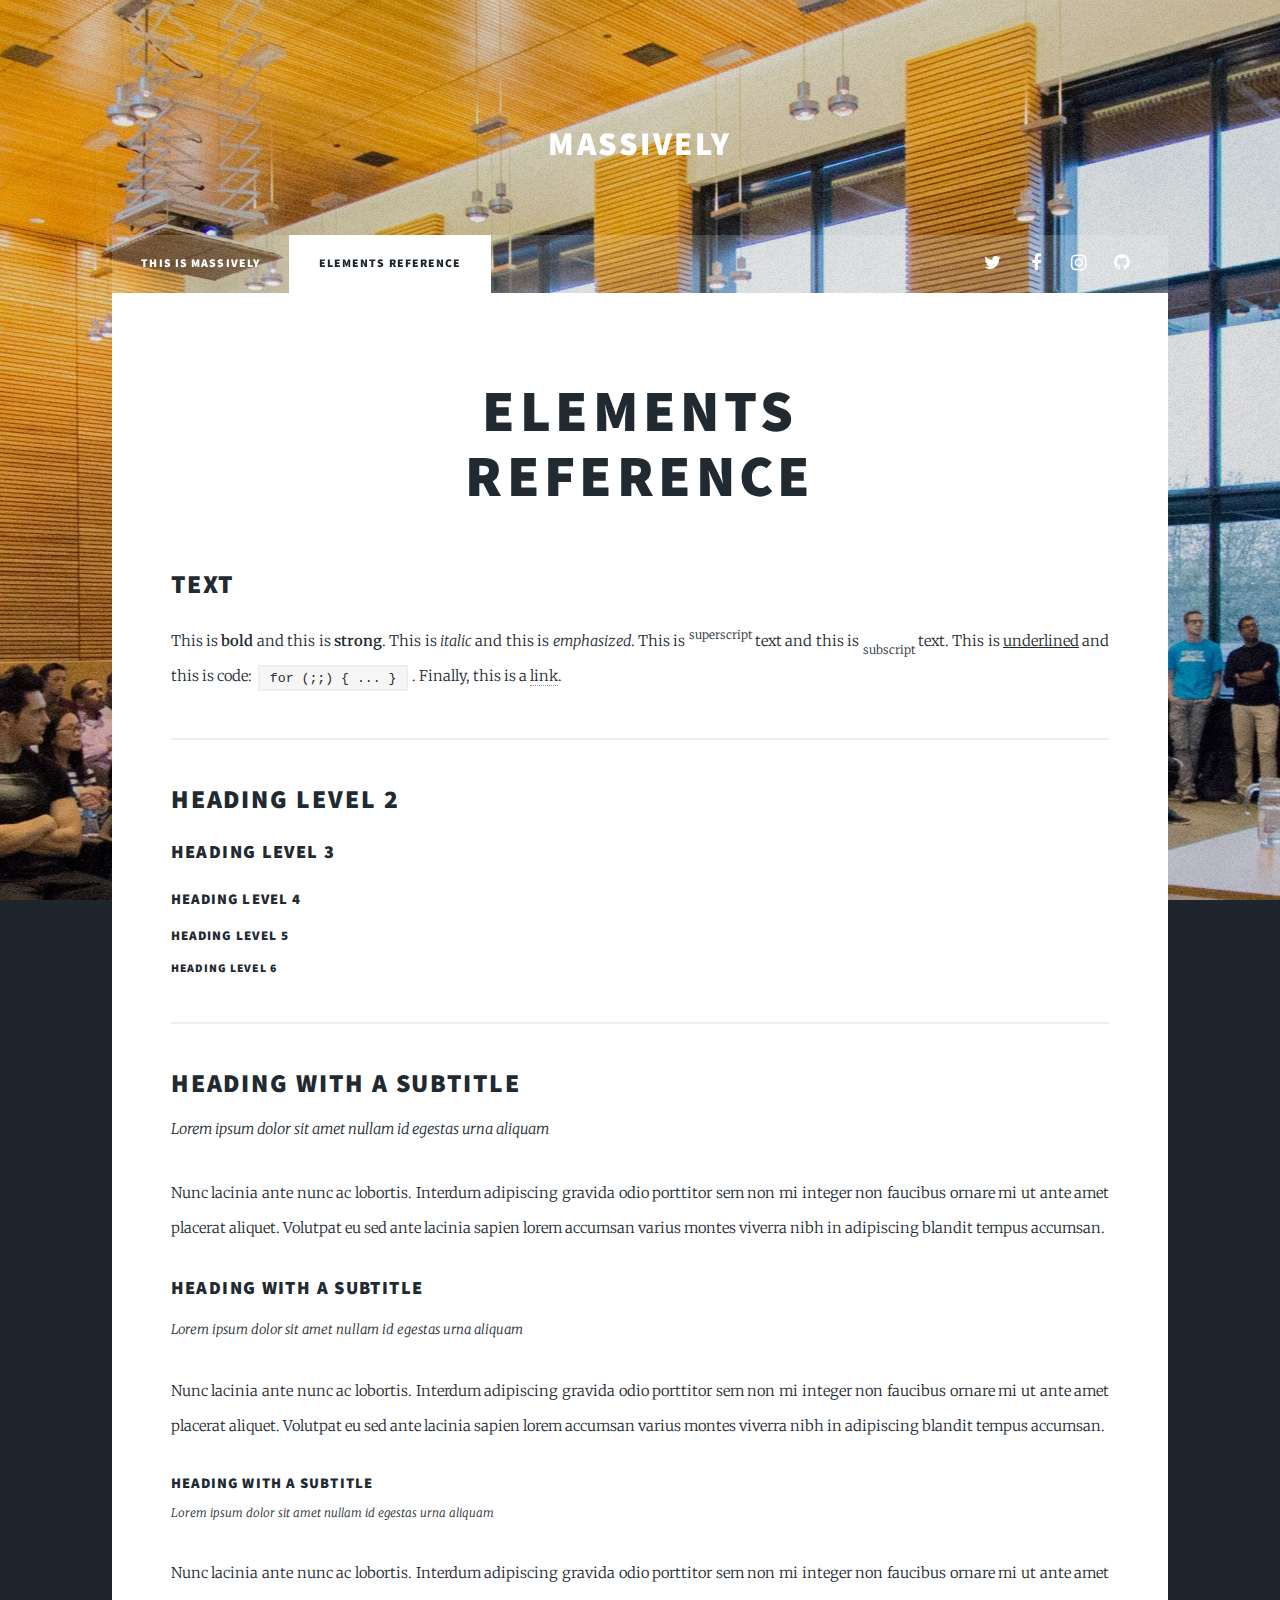
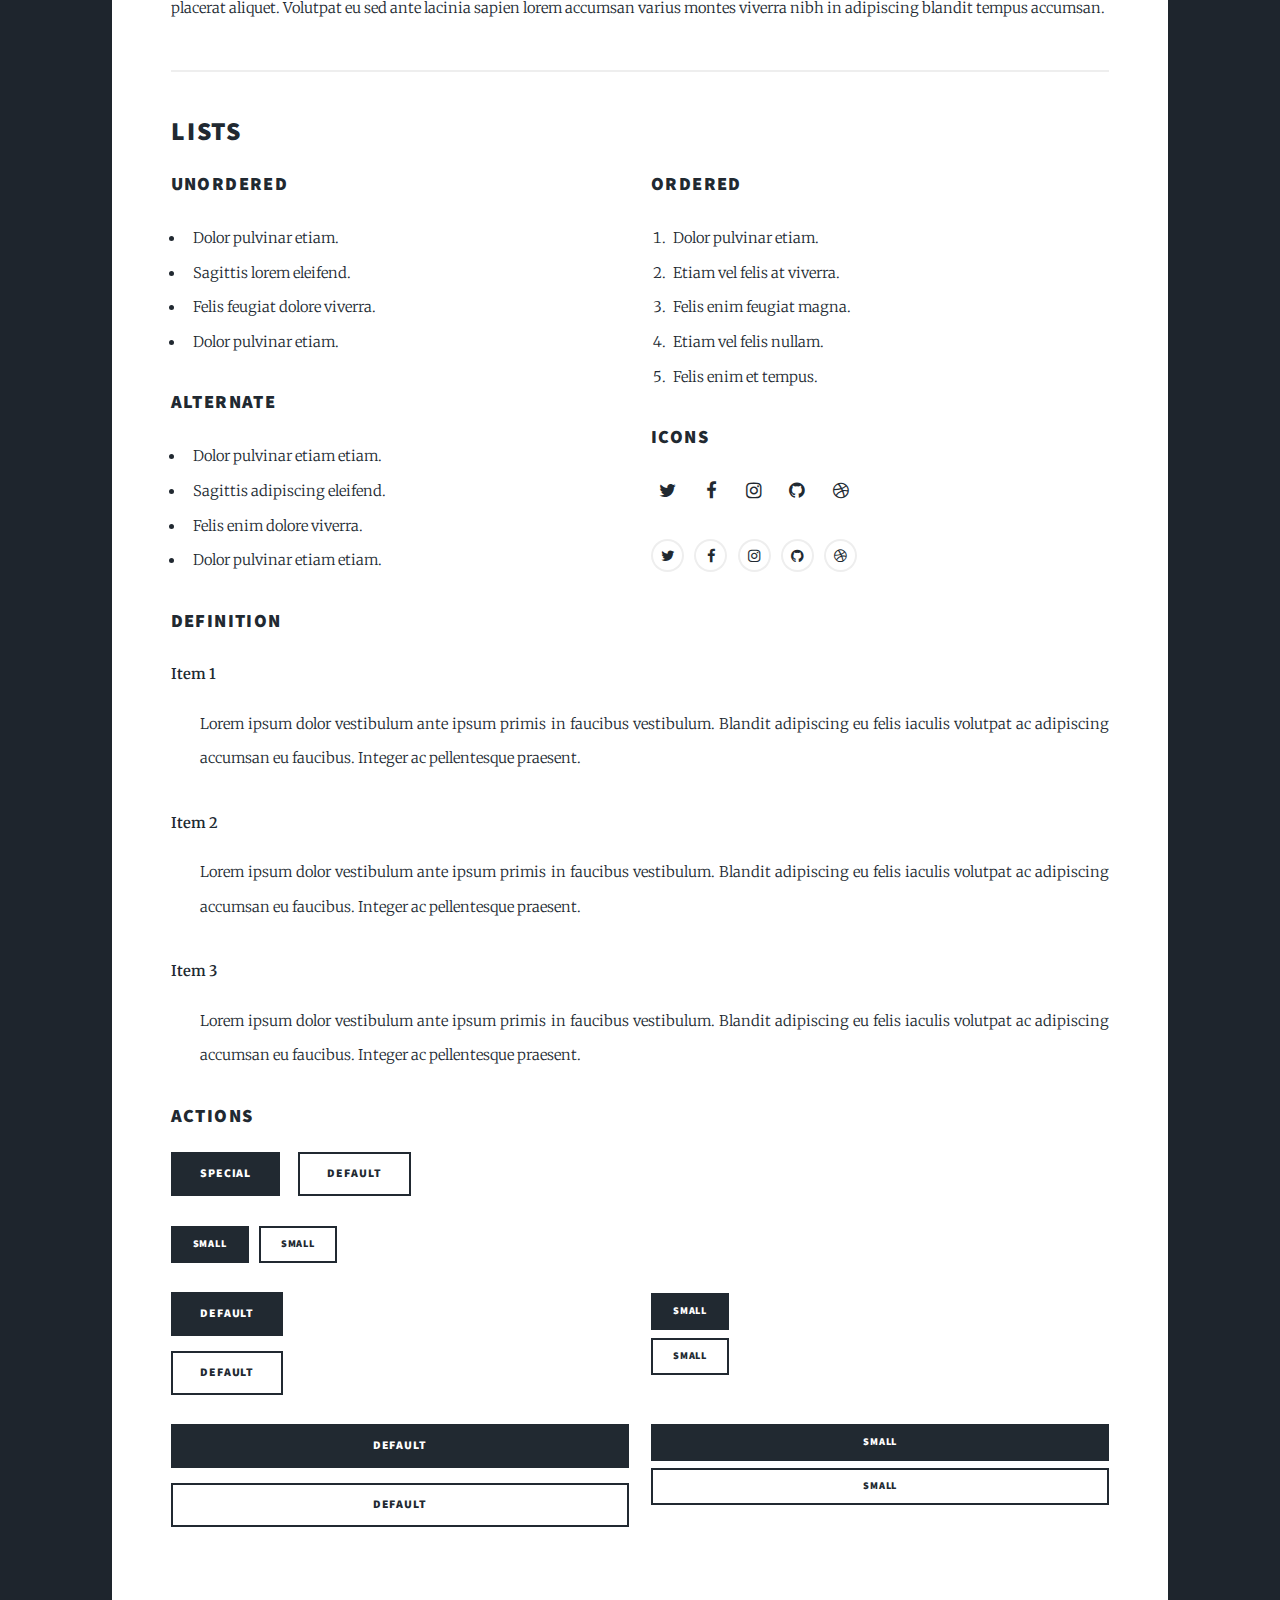
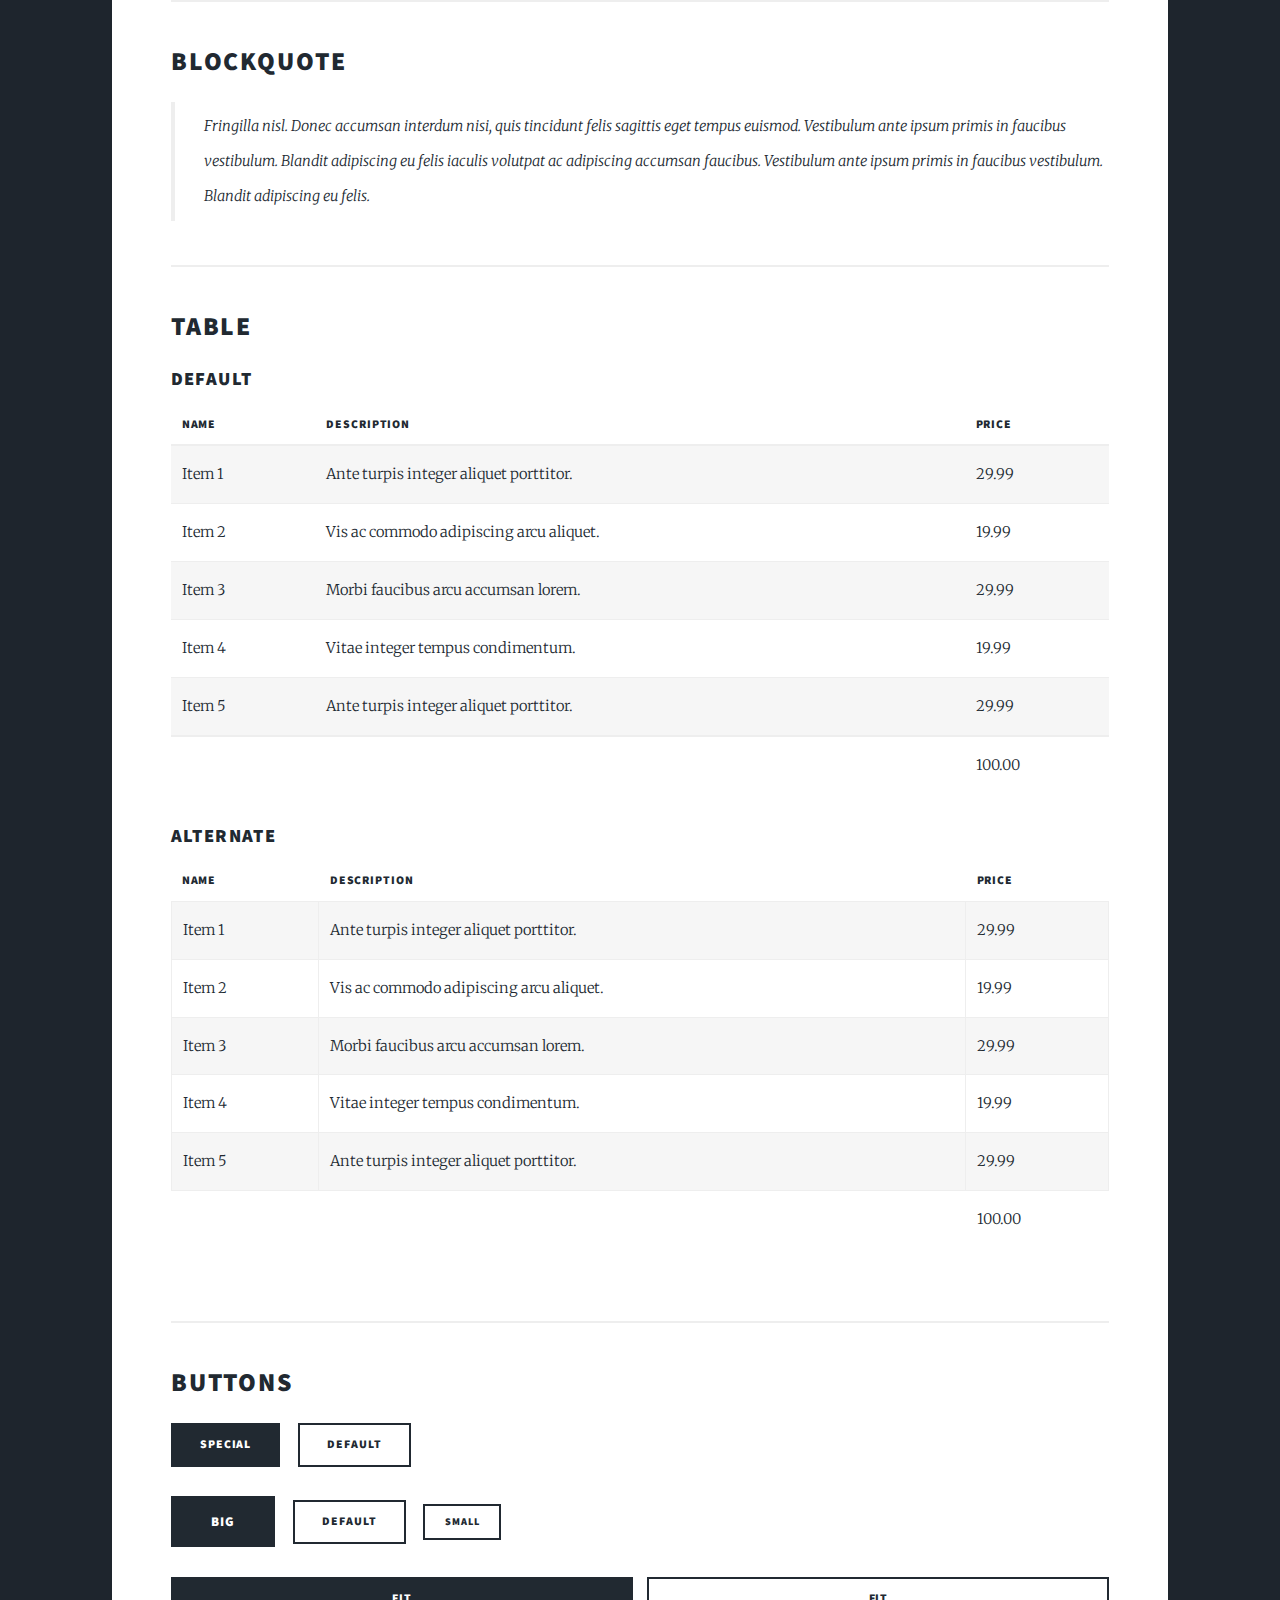
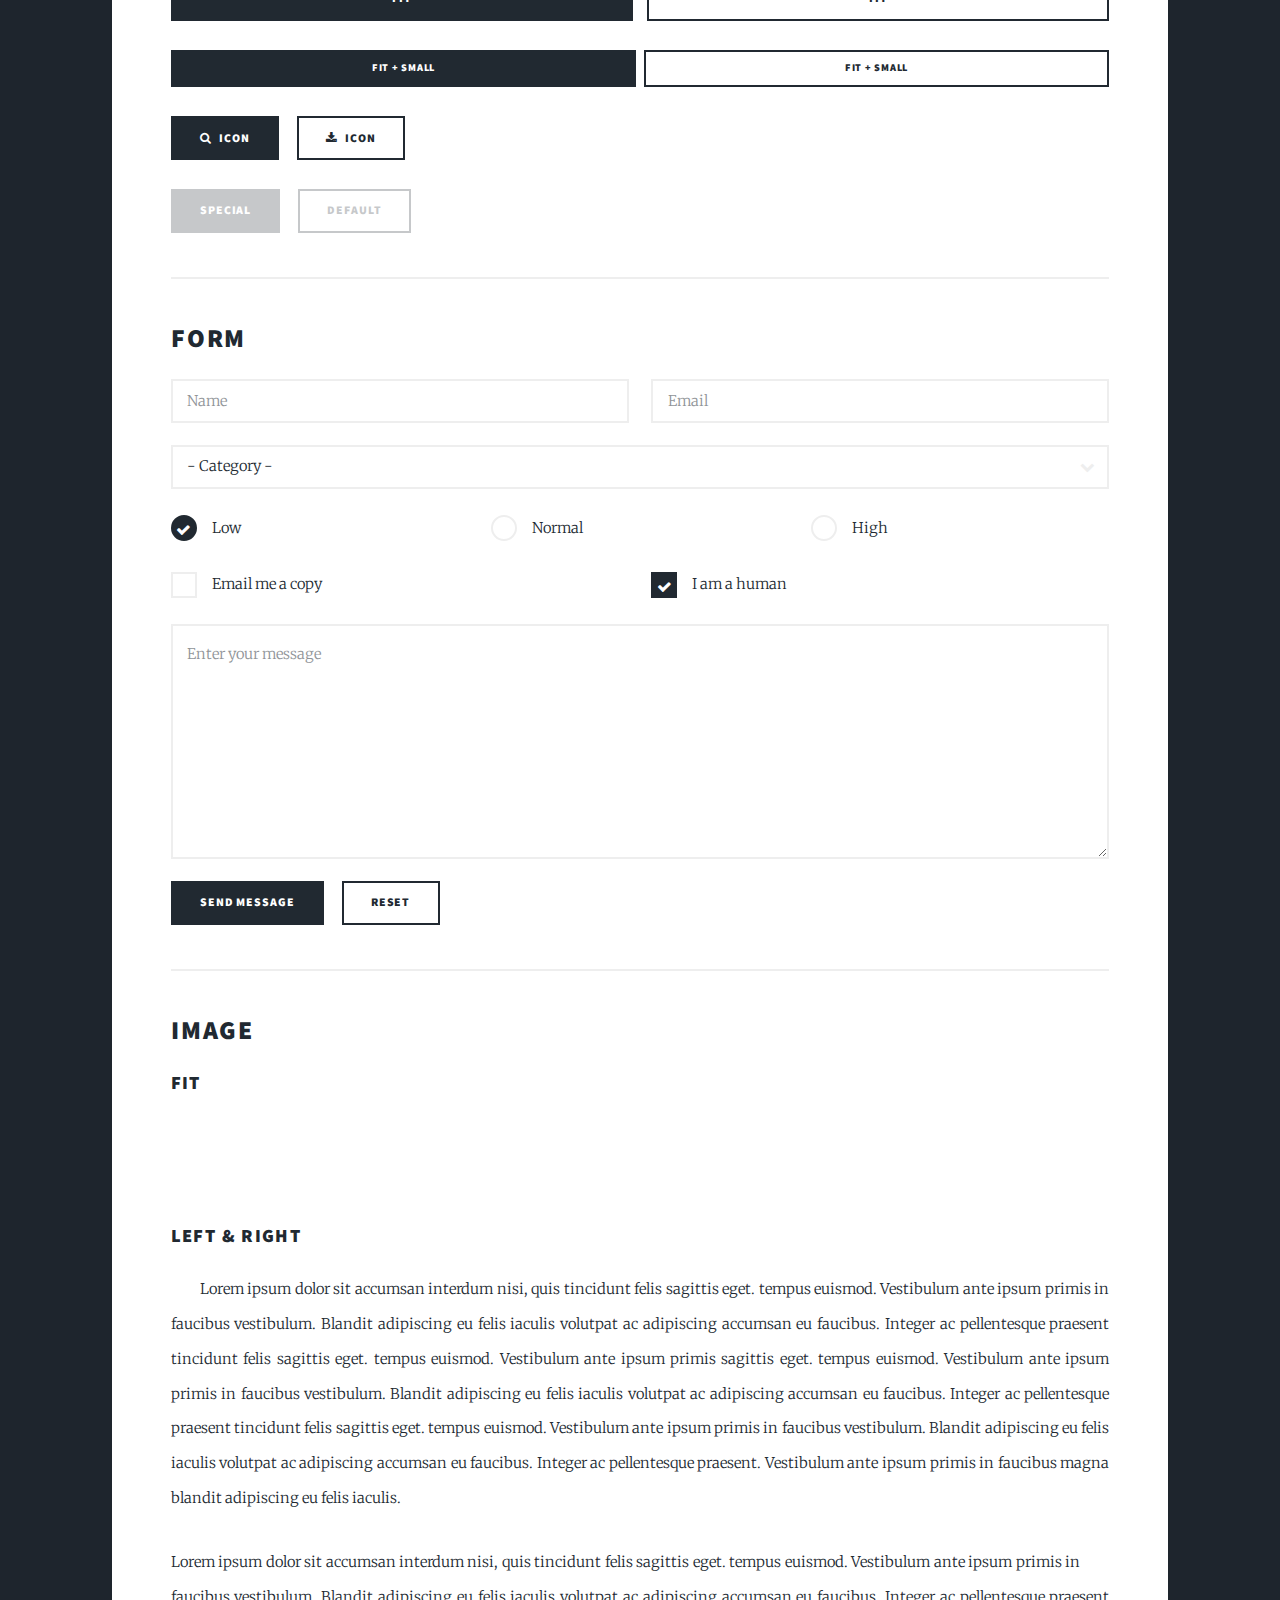
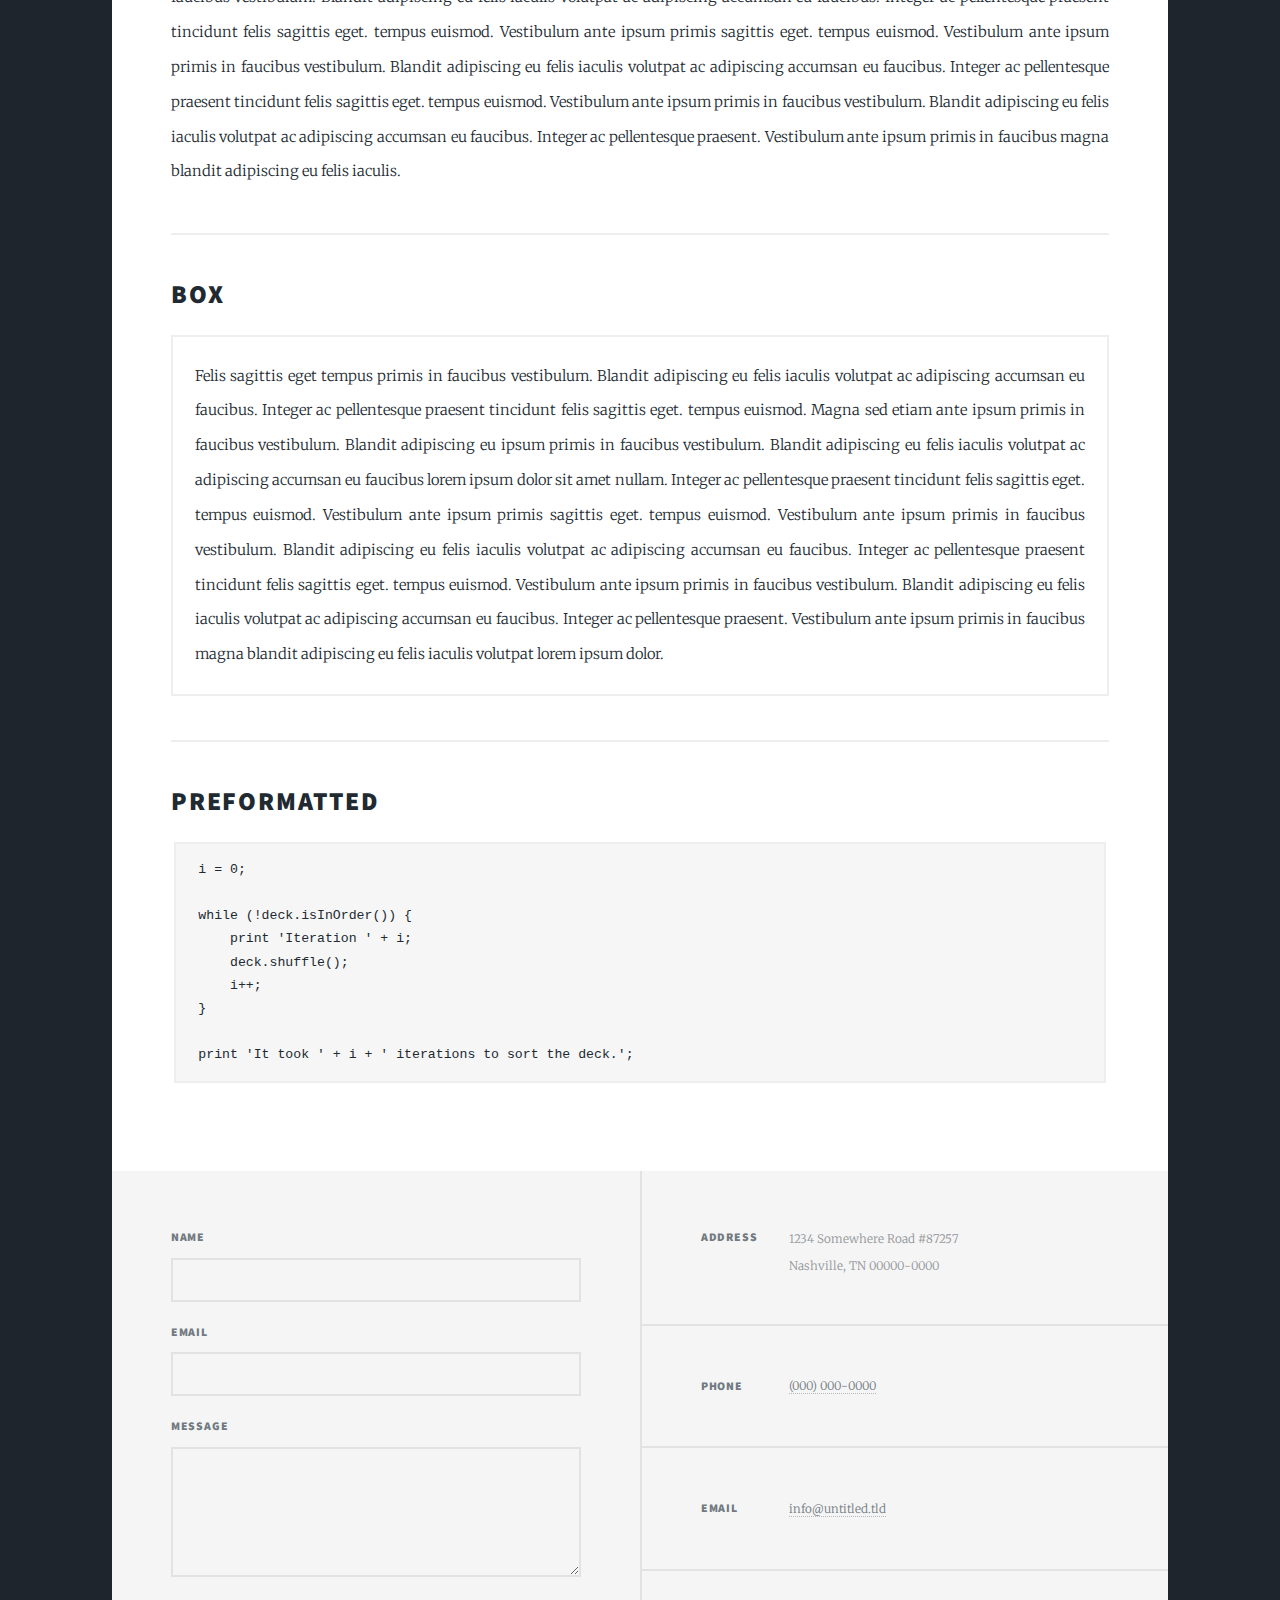
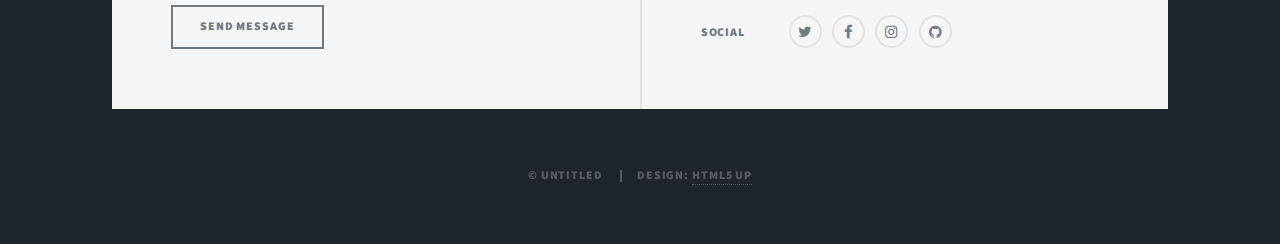
==== commit fb9547c1: "No changes." ====
--- a/elements.html
+++ b/elements.html
@@ -1,422 +1,386 @@
 <!DOCTYPE HTML>
-<!--
-	Massively by HTML5 UP
-	html5up.net | @ajlkn
-	Free for personal and commercial use under the CCA 3.0 license (html5up.net/license)
--->
 <html>
-	<head>
-		<title>Elements Reference - Massively by HTML5 UP</title>
-		<meta charset="utf-8" />
-		<meta name="viewport" content="width=device-width, initial-scale=1, user-scalable=no" />
-		<link rel="stylesheet" href="assets/css/main.css" />
-		<noscript><link rel="stylesheet" href="assets/css/noscript.css" /></noscript>
-	</head>
-	<body class="is-loading">
-
-		<!-- Wrapper -->
-			<div id="wrapper">
-
-				<!-- Header -->
-					<header id="header">
-						<a href="index.html" class="logo">Massively</a>
-					</header>
-
-				<!-- Nav -->
-					<nav id="nav">
-						<ul class="links">
-							<li><a href="index.html">This is Massively</a></li>
-							<li><a href="generic.html">Generic Page</a></li>
-							<li class="active"><a href="elements.html">Elements Reference</a></li>
-						</ul>
-						<ul class="icons">
-							<li><a href="#" class="icon fa-twitter"><span class="label">Twitter</span></a></li>
-							<li><a href="#" class="icon fa-facebook"><span class="label">Facebook</span></a></li>
-							<li><a href="#" class="icon fa-instagram"><span class="label">Instagram</span></a></li>
-							<li><a href="#" class="icon fa-github"><span class="label">GitHub</span></a></li>
-						</ul>
-					</nav>
-
-				<!-- Main -->
-					<div id="main">
-
-						<!-- Post -->
-							<section class="post">
-								<header class="major">
-									<h1>Elements<br />
-									Reference</h1>
-								</header>
-
-								<!-- Text stuff -->
-									<h2>Text</h2>
-									<p>This is <b>bold</b> and this is <strong>strong</strong>. This is <i>italic</i> and this is <em>emphasized</em>.
-									This is <sup>superscript</sup> text and this is <sub>subscript</sub> text.
-									This is <u>underlined</u> and this is code: <code>for (;;) { ... }</code>.
-									Finally, this is a <a href="#">link</a>.</p>
-									<hr />
-									<h2>Heading Level 2</h2>
-									<h3>Heading Level 3</h3>
-									<h4>Heading Level 4</h4>
-									<h5>Heading Level 5</h5>
-									<h6>Heading Level 6</h6>
-									<hr />
-									<header>
-										<h2>Heading with a Subtitle</h2>
-										<p>Lorem ipsum dolor sit amet nullam id egestas urna aliquam</p>
-									</header>
-									<p>Nunc lacinia ante nunc ac lobortis. Interdum adipiscing gravida odio porttitor sem non mi integer non faucibus ornare mi ut ante amet placerat aliquet. Volutpat eu sed ante lacinia sapien lorem accumsan varius montes viverra nibh in adipiscing blandit tempus accumsan.</p>
-									<header>
-										<h3>Heading with a Subtitle</h3>
-										<p>Lorem ipsum dolor sit amet nullam id egestas urna aliquam</p>
-									</header>
-									<p>Nunc lacinia ante nunc ac lobortis. Interdum adipiscing gravida odio porttitor sem non mi integer non faucibus ornare mi ut ante amet placerat aliquet. Volutpat eu sed ante lacinia sapien lorem accumsan varius montes viverra nibh in adipiscing blandit tempus accumsan.</p>
-									<header>
-										<h4>Heading with a Subtitle</h4>
-										<p>Lorem ipsum dolor sit amet nullam id egestas urna aliquam</p>
-									</header>
-									<p>Nunc lacinia ante nunc ac lobortis. Interdum adipiscing gravida odio porttitor sem non mi integer non faucibus ornare mi ut ante amet placerat aliquet. Volutpat eu sed ante lacinia sapien lorem accumsan varius montes viverra nibh in adipiscing blandit tempus accumsan.</p>
-
-									<hr />
-
-								<!-- Lists -->
-									<h2>Lists</h2>
-									<div class="row">
-										<div class="6u 12u$(small)">
-
-											<h3>Unordered</h3>
-											<ul>
-												<li>Dolor pulvinar etiam.</li>
-												<li>Sagittis lorem eleifend.</li>
-												<li>Felis feugiat dolore viverra.</li>
-												<li>Dolor pulvinar etiam.</li>
-											</ul>
-
-											<h3>Alternate</h3>
-											<ul class="alt">
-												<li>Dolor pulvinar etiam etiam.</li>
-												<li>Sagittis adipiscing eleifend.</li>
-												<li>Felis enim dolore viverra.</li>
-												<li>Dolor pulvinar etiam etiam.</li>
-											</ul>
-
-										</div>
-										<div class="6u$ 12u$(small)">
-
-											<h3>Ordered</h3>
-											<ol>
-												<li>Dolor pulvinar etiam.</li>
-												<li>Etiam vel felis at viverra.</li>
-												<li>Felis enim feugiat magna.</li>
-												<li>Etiam vel felis nullam.</li>
-												<li>Felis enim et tempus.</li>
-											</ol>
-
-											<h3>Icons</h3>
-											<ul class="icons">
-												<li><a href="#" class="icon fa-twitter"><span class="label">Twitter</span></a></li>
-												<li><a href="#" class="icon fa-facebook"><span class="label">Facebook</span></a></li>
-												<li><a href="#" class="icon fa-instagram"><span class="label">Instagram</span></a></li>
-												<li><a href="#" class="icon fa-github"><span class="label">Github</span></a></li>
-												<li><a href="#" class="icon fa-dribbble"><span class="label">Dribbble</span></a></li>
-											</ul>
-											<ul class="icons alt">
-												<li><a href="#" class="icon alt fa-twitter"><span class="label">Twitter</span></a></li>
-												<li><a href="#" class="icon alt fa-facebook"><span class="label">Facebook</span></a></li>
-												<li><a href="#" class="icon alt fa-instagram"><span class="label">Instagram</span></a></li>
-												<li><a href="#" class="icon alt fa-github"><span class="label">Github</span></a></li>
-												<li><a href="#" class="icon alt fa-dribbble"><span class="label">Dribbble</span></a></li>
-											</ul>
-
-										</div>
-									</div>
-									<h3>Definition</h3>
-									<dl>
-										<dt>Item 1</dt>
-										<dd>
-											<p>Lorem ipsum dolor vestibulum ante ipsum primis in faucibus vestibulum. Blandit adipiscing eu felis iaculis volutpat ac adipiscing accumsan eu faucibus. Integer ac pellentesque praesent.</p>
-										</dd>
-										<dt>Item 2</dt>
-										<dd>
-											<p>Lorem ipsum dolor vestibulum ante ipsum primis in faucibus vestibulum. Blandit adipiscing eu felis iaculis volutpat ac adipiscing accumsan eu faucibus. Integer ac pellentesque praesent.</p>
-										</dd>
-										<dt>Item 3</dt>
-										<dd>
-											<p>Lorem ipsum dolor vestibulum ante ipsum primis in faucibus vestibulum. Blandit adipiscing eu felis iaculis volutpat ac adipiscing accumsan eu faucibus. Integer ac pellentesque praesent.</p>
-										</dd>
-									</dl>
-
-									<h3>Actions</h3>
-									<ul class="actions">
-										<li><a href="#" class="button special">Special</a></li>
-										<li><a href="#" class="button">Default</a></li>
-									</ul>
-									<ul class="actions small">
-										<li><a href="#" class="button special small">Small</a></li>
-										<li><a href="#" class="button small">Small</a></li>
-									</ul>
-									<div class="row">
-										<div class="6u 12u$(small)">
-											<ul class="actions vertical">
-												<li><a href="#" class="button special">Default</a></li>
-												<li><a href="#" class="button">Default</a></li>
-											</ul>
-										</div>
-										<div class="6u 12u$(small)">
-											<ul class="actions vertical small">
-												<li><a href="#" class="button special small">Small</a></li>
-												<li><a href="#" class="button small">Small</a></li>
-											</ul>
-										</div>
-									</div>
-									<div class="row">
-										<div class="6u 12u$(small)">
-											<ul class="actions vertical">
-												<li><a href="#" class="button special fit">Default</a></li>
-												<li><a href="#" class="button fit">Default</a></li>
-											</ul>
-										</div>
-										<div class="6u$ 12u$(small)">
-											<ul class="actions vertical small">
-												<li><a href="#" class="button special small fit">Small</a></li>
-												<li><a href="#" class="button small fit">Small</a></li>
-											</ul>
-										</div>
-									</div>
-
-									<hr />
-
-								<!-- Blockquote -->
-									<h2>Blockquote</h2>
-									<blockquote>Fringilla nisl. Donec accumsan interdum nisi, quis tincidunt felis sagittis eget tempus euismod. Vestibulum ante ipsum primis in faucibus vestibulum. Blandit adipiscing eu felis iaculis volutpat ac adipiscing accumsan faucibus. Vestibulum ante ipsum primis in faucibus vestibulum. Blandit adipiscing eu felis.</blockquote>
-
-									<hr />
-
-								<!-- Table -->
-									<h2>Table</h2>
-
-									<h3>Default</h3>
-									<div class="table-wrapper">
-										<table>
-											<thead>
-												<tr>
-													<th>Name</th>
-													<th>Description</th>
-													<th>Price</th>
-												</tr>
-											</thead>
-											<tbody>
-												<tr>
-													<td>Item 1</td>
-													<td>Ante turpis integer aliquet porttitor.</td>
-													<td>29.99</td>
-												</tr>
-												<tr>
-													<td>Item 2</td>
-													<td>Vis ac commodo adipiscing arcu aliquet.</td>
-													<td>19.99</td>
-												</tr>
-												<tr>
-													<td>Item 3</td>
-													<td> Morbi faucibus arcu accumsan lorem.</td>
-													<td>29.99</td>
-												</tr>
-												<tr>
-													<td>Item 4</td>
-													<td>Vitae integer tempus condimentum.</td>
-													<td>19.99</td>
-												</tr>
-												<tr>
-													<td>Item 5</td>
-													<td>Ante turpis integer aliquet porttitor.</td>
-													<td>29.99</td>
-												</tr>
-											</tbody>
-											<tfoot>
-												<tr>
-													<td colspan="2"></td>
-													<td>100.00</td>
-												</tr>
-											</tfoot>
-										</table>
-									</div>
-
-									<h3>Alternate</h3>
-									<div class="table-wrapper">
-										<table class="alt">
-											<thead>
-												<tr>
-													<th>Name</th>
-													<th>Description</th>
-													<th>Price</th>
-												</tr>
-											</thead>
-											<tbody>
-												<tr>
-													<td>Item 1</td>
-													<td>Ante turpis integer aliquet porttitor.</td>
-													<td>29.99</td>
-												</tr>
-												<tr>
-													<td>Item 2</td>
-													<td>Vis ac commodo adipiscing arcu aliquet.</td>
-													<td>19.99</td>
-												</tr>
-												<tr>
-													<td>Item 3</td>
-													<td> Morbi faucibus arcu accumsan lorem.</td>
-													<td>29.99</td>
-												</tr>
-												<tr>
-													<td>Item 4</td>
-													<td>Vitae integer tempus condimentum.</td>
-													<td>19.99</td>
-												</tr>
-												<tr>
-													<td>Item 5</td>
-													<td>Ante turpis integer aliquet porttitor.</td>
-													<td>29.99</td>
-												</tr>
-											</tbody>
-											<tfoot>
-												<tr>
-													<td colspan="2"></td>
-													<td>100.00</td>
-												</tr>
-											</tfoot>
-										</table>
-									</div>
-
-									<hr />
-
-								<!-- Buttons -->
-									<h2>Buttons</h2>
-									<ul class="actions">
-										<li><a href="#" class="button special">Special</a></li>
-										<li><a href="#" class="button">Default</a></li>
-									</ul>
-									<ul class="actions">
-										<li><a href="#" class="button special big">Big</a></li>
-										<li><a href="#" class="button">Default</a></li>
-										<li><a href="#" class="button small">Small</a></li>
-									</ul>
-									<ul class="actions fit">
-										<li><a href="#" class="button special fit">Fit</a></li>
-										<li><a href="#" class="button fit">Fit</a></li>
-									</ul>
-									<ul class="actions fit small">
-										<li><a href="#" class="button special fit small">Fit + Small</a></li>
-										<li><a href="#" class="button fit small">Fit + Small</a></li>
-									</ul>
-									<ul class="actions">
-										<li><a href="#" class="button special icon fa-search">Icon</a></li>
-										<li><a href="#" class="button icon fa-download">Icon</a></li>
-									</ul>
-									<ul class="actions">
-										<li><span class="button special disabled">Special</span></li>
-										<li><span class="button disabled">Default</span></li>
-									</ul>
-
-									<hr />
-
-								<!-- Form -->
-									<h2>Form</h2>
-
-									<form method="post" action="#" class="alt">
-										<div class="row uniform">
-											<div class="6u 12u$(xsmall)">
-												<input type="text" name="demo-name" id="demo-name" value="" placeholder="Name" />
-											</div>
-											<div class="6u$ 12u$(xsmall)">
-												<input type="email" name="demo-email" id="demo-email" value="" placeholder="Email" />
-											</div>
-											<!-- Break -->
-											<div class="12u$">
-												<div class="select-wrapper">
-													<select name="demo-category" id="demo-category">
-														<option value="">- Category -</option>
-														<option value="1">Manufacturing</option>
-														<option value="1">Shipping</option>
-														<option value="1">Administration</option>
-														<option value="1">Human Resources</option>
-													</select>
-												</div>
-											</div>
-											<!-- Break -->
-											<div class="4u 12u$(small)">
-												<input type="radio" id="demo-priority-low" name="demo-priority" checked>
-												<label for="demo-priority-low">Low</label>
-											</div>
-											<div class="4u 12u$(small)">
-												<input type="radio" id="demo-priority-normal" name="demo-priority">
-												<label for="demo-priority-normal">Normal</label>
-											</div>
-											<div class="4u$ 12u$(small)">
-												<input type="radio" id="demo-priority-high" name="demo-priority">
-												<label for="demo-priority-high">High</label>
-											</div>
-											<!-- Break -->
-											<div class="6u 12u$(small)">
-												<input type="checkbox" id="demo-copy" name="demo-copy">
-												<label for="demo-copy">Email me a copy</label>
-											</div>
-											<div class="6u$ 12u$(small)">
-												<input type="checkbox" id="demo-human" name="demo-human" checked>
-												<label for="demo-human">I am a human</label>
-											</div>
-											<!-- Break -->
-											<div class="12u$">
-												<textarea name="demo-message" id="demo-message" placeholder="Enter your message" rows="6"></textarea>
-											</div>
-											<!-- Break -->
-											<div class="12u$">
-												<ul class="actions">
-													<li><input type="submit" value="Send Message" class="special" /></li>
-													<li><input type="reset" value="Reset" /></li>
-												</ul>
-											</div>
-										</div>
-									</form>
-
-									<hr />
-
-								<!-- Image -->
-									<h2>Image</h2>
-
-									<h3>Fit</h3>
-									<span class="image fit"><img src="images/pic01.jpg" alt="" /></span>
-									<div class="box alt">
-										<div class="row 50% uniform">
-											<div class="4u"><span class="image fit"><img src="images/pic02.jpg" alt="" /></span></div>
-											<div class="4u"><span class="image fit"><img src="images/pic03.jpg" alt="" /></span></div>
-											<div class="4u$"><span class="image fit"><img src="images/pic04.jpg" alt="" /></span></div>
-											<!-- Break -->
-											<div class="4u"><span class="image fit"><img src="images/pic04.jpg" alt="" /></span></div>
-											<div class="4u"><span class="image fit"><img src="images/pic02.jpg" alt="" /></span></div>
-											<div class="4u$"><span class="image fit"><img src="images/pic03.jpg" alt="" /></span></div>
-											<!-- Break -->
-											<div class="4u"><span class="image fit"><img src="images/pic03.jpg" alt="" /></span></div>
-											<div class="4u"><span class="image fit"><img src="images/pic04.jpg" alt="" /></span></div>
-											<div class="4u$"><span class="image fit"><img src="images/pic02.jpg" alt="" /></span></div>
-										</div>
-									</div>
-
-									<h3>Left &amp; Right</h3>
-									<p><span class="image left"><img src="images/pic08.jpg" alt="" /></span>Lorem ipsum dolor sit accumsan interdum nisi, quis tincidunt felis sagittis eget. tempus euismod. Vestibulum ante ipsum primis in faucibus vestibulum. Blandit adipiscing eu felis iaculis volutpat ac adipiscing accumsan eu faucibus. Integer ac pellentesque praesent tincidunt felis sagittis eget. tempus euismod. Vestibulum ante ipsum primis sagittis eget. tempus euismod. Vestibulum ante ipsum primis in faucibus vestibulum. Blandit adipiscing eu felis iaculis volutpat ac adipiscing accumsan eu faucibus. Integer ac pellentesque praesent tincidunt felis sagittis eget. tempus euismod. Vestibulum ante ipsum primis in faucibus vestibulum. Blandit adipiscing eu felis iaculis volutpat ac adipiscing accumsan eu faucibus. Integer ac pellentesque praesent. Vestibulum ante ipsum primis in faucibus magna blandit adipiscing eu felis iaculis.</p>
-									<p><span class="image right"><img src="images/pic09.jpg" alt="" /></span>Lorem ipsum dolor sit accumsan interdum nisi, quis tincidunt felis sagittis eget. tempus euismod. Vestibulum ante ipsum primis in faucibus vestibulum. Blandit adipiscing eu felis iaculis volutpat ac adipiscing accumsan eu faucibus. Integer ac pellentesque praesent tincidunt felis sagittis eget. tempus euismod. Vestibulum ante ipsum primis sagittis eget. tempus euismod. Vestibulum ante ipsum primis in faucibus vestibulum. Blandit adipiscing eu felis iaculis volutpat ac adipiscing accumsan eu faucibus. Integer ac pellentesque praesent tincidunt felis sagittis eget. tempus euismod. Vestibulum ante ipsum primis in faucibus vestibulum. Blandit adipiscing eu felis iaculis volutpat ac adipiscing accumsan eu faucibus. Integer ac pellentesque praesent. Vestibulum ante ipsum primis in faucibus magna blandit adipiscing eu felis iaculis.</p>
-
-									<hr />
-
-								<!-- Box -->
-									<h2>Box</h2>
-									<div class="box">
-										<p>Felis sagittis eget tempus primis in faucibus vestibulum. Blandit adipiscing eu felis iaculis volutpat ac adipiscing accumsan eu faucibus. Integer ac pellentesque praesent tincidunt felis sagittis eget. tempus euismod. Magna sed etiam ante ipsum primis in faucibus vestibulum. Blandit adipiscing eu ipsum primis in faucibus vestibulum. Blandit adipiscing eu felis iaculis volutpat ac adipiscing accumsan eu faucibus lorem ipsum dolor sit amet nullam. Integer ac pellentesque praesent tincidunt felis sagittis eget. tempus euismod. Vestibulum ante ipsum primis sagittis eget. tempus euismod. Vestibulum ante ipsum primis in faucibus vestibulum. Blandit adipiscing eu felis iaculis volutpat ac adipiscing accumsan eu faucibus. Integer ac pellentesque praesent tincidunt felis sagittis eget. tempus euismod. Vestibulum ante ipsum primis in faucibus vestibulum. Blandit adipiscing eu felis iaculis volutpat ac adipiscing accumsan eu faucibus. Integer ac pellentesque praesent. Vestibulum ante ipsum primis in faucibus magna blandit adipiscing eu felis iaculis volutpat lorem ipsum dolor.</p>
-									</div>
-
-									<hr />
-
-								<!-- Preformatted Code -->
-									<h2>Preformatted</h2>
-									<pre><code>i = 0;
+   <head>
+      <title>Elements Reference - Massively by HTML5 UP</title>
+      <meta charset="utf-8" />
+      <meta name="viewport" content="width=device-width, initial-scale=1, user-scalable=no" />
+      <link rel="stylesheet" href="assets/css/main.css" />
+      <noscript>
+         <link rel="stylesheet" href="assets/css/noscript.css" />
+      </noscript>
+   </head>
+   <body class="is-loading">
+      <!-- Wrapper -->
+      <div id="wrapper">
+         <!-- Header -->
+         <header id="header">
+            <a href="index.html" class="logo">Massively</a>
+         </header>
+         <!-- Nav -->
+         <nav id="nav">
+            <ul class="links">
+               <li><a href="index.html">This is Massively</a></li>
+               <li class="active"><a href="elements.html">Elements Reference</a></li>
+            </ul>
+            <ul class="icons">
+               <li><a href="#" class="icon fa-twitter"><span class="label">Twitter</span></a></li>
+               <li><a href="#" class="icon fa-facebook"><span class="label">Facebook</span></a></li>
+               <li><a href="#" class="icon fa-instagram"><span class="label">Instagram</span></a></li>
+               <li><a href="#" class="icon fa-github"><span class="label">GitHub</span></a></li>
+            </ul>
+         </nav>
+         <!-- Main -->
+         <div id="main">
+            <!-- Post -->
+            <section class="post">
+               <header class="major">
+                  <h1>Elements<br />
+                     Reference
+                  </h1>
+               </header>
+               <!-- Text stuff -->
+               <h2>Text</h2>
+               <p>This is <b>bold</b> and this is <strong>strong</strong>. This is <i>italic</i> and this is <em>emphasized</em>.
+                  This is <sup>superscript</sup> text and this is <sub>subscript</sub> text.
+                  This is <u>underlined</u> and this is code: <code>for (;;) { ... }</code>.
+                  Finally, this is a <a href="#">link</a>.
+               </p>
+               <hr />
+               <h2>Heading Level 2</h2>
+               <h3>Heading Level 3</h3>
+               <h4>Heading Level 4</h4>
+               <h5>Heading Level 5</h5>
+               <h6>Heading Level 6</h6>
+               <hr />
+               <header>
+                  <h2>Heading with a Subtitle</h2>
+                  <p>Lorem ipsum dolor sit amet nullam id egestas urna aliquam</p>
+               </header>
+               <p>Nunc lacinia ante nunc ac lobortis. Interdum adipiscing gravida odio porttitor sem non mi integer non faucibus ornare mi ut ante amet placerat aliquet. Volutpat eu sed ante lacinia sapien lorem accumsan varius montes viverra nibh in adipiscing blandit tempus accumsan.</p>
+               <header>
+                  <h3>Heading with a Subtitle</h3>
+                  <p>Lorem ipsum dolor sit amet nullam id egestas urna aliquam</p>
+               </header>
+               <p>Nunc lacinia ante nunc ac lobortis. Interdum adipiscing gravida odio porttitor sem non mi integer non faucibus ornare mi ut ante amet placerat aliquet. Volutpat eu sed ante lacinia sapien lorem accumsan varius montes viverra nibh in adipiscing blandit tempus accumsan.</p>
+               <header>
+                  <h4>Heading with a Subtitle</h4>
+                  <p>Lorem ipsum dolor sit amet nullam id egestas urna aliquam</p>
+               </header>
+               <p>Nunc lacinia ante nunc ac lobortis. Interdum adipiscing gravida odio porttitor sem non mi integer non faucibus ornare mi ut ante amet placerat aliquet. Volutpat eu sed ante lacinia sapien lorem accumsan varius montes viverra nibh in adipiscing blandit tempus accumsan.</p>
+               <hr />
+               <!-- Lists -->
+               <h2>Lists</h2>
+               <div class="row">
+                  <div class="6u 12u$(small)">
+                     <h3>Unordered</h3>
+                     <ul>
+                        <li>Dolor pulvinar etiam.</li>
+                        <li>Sagittis lorem eleifend.</li>
+                        <li>Felis feugiat dolore viverra.</li>
+                        <li>Dolor pulvinar etiam.</li>
+                     </ul>
+                     <h3>Alternate</h3>
+                     <ul class="alt">
+                        <li>Dolor pulvinar etiam etiam.</li>
+                        <li>Sagittis adipiscing eleifend.</li>
+                        <li>Felis enim dolore viverra.</li>
+                        <li>Dolor pulvinar etiam etiam.</li>
+                     </ul>
+                  </div>
+                  <div class="6u$ 12u$(small)">
+                     <h3>Ordered</h3>
+                     <ol>
+                        <li>Dolor pulvinar etiam.</li>
+                        <li>Etiam vel felis at viverra.</li>
+                        <li>Felis enim feugiat magna.</li>
+                        <li>Etiam vel felis nullam.</li>
+                        <li>Felis enim et tempus.</li>
+                     </ol>
+                     <h3>Icons</h3>
+                     <ul class="icons">
+                        <li><a href="#" class="icon fa-twitter"><span class="label">Twitter</span></a></li>
+                        <li><a href="#" class="icon fa-facebook"><span class="label">Facebook</span></a></li>
+                        <li><a href="#" class="icon fa-instagram"><span class="label">Instagram</span></a></li>
+                        <li><a href="#" class="icon fa-github"><span class="label">Github</span></a></li>
+                        <li><a href="#" class="icon fa-dribbble"><span class="label">Dribbble</span></a></li>
+                     </ul>
+                     <ul class="icons alt">
+                        <li><a href="#" class="icon alt fa-twitter"><span class="label">Twitter</span></a></li>
+                        <li><a href="#" class="icon alt fa-facebook"><span class="label">Facebook</span></a></li>
+                        <li><a href="#" class="icon alt fa-instagram"><span class="label">Instagram</span></a></li>
+                        <li><a href="#" class="icon alt fa-github"><span class="label">Github</span></a></li>
+                        <li><a href="#" class="icon alt fa-dribbble"><span class="label">Dribbble</span></a></li>
+                     </ul>
+                  </div>
+               </div>
+               <h3>Definition</h3>
+               <dl>
+                  <dt>Item 1</dt>
+                  <dd>
+                     <p>Lorem ipsum dolor vestibulum ante ipsum primis in faucibus vestibulum. Blandit adipiscing eu felis iaculis volutpat ac adipiscing accumsan eu faucibus. Integer ac pellentesque praesent.</p>
+                  </dd>
+                  <dt>Item 2</dt>
+                  <dd>
+                     <p>Lorem ipsum dolor vestibulum ante ipsum primis in faucibus vestibulum. Blandit adipiscing eu felis iaculis volutpat ac adipiscing accumsan eu faucibus. Integer ac pellentesque praesent.</p>
+                  </dd>
+                  <dt>Item 3</dt>
+                  <dd>
+                     <p>Lorem ipsum dolor vestibulum ante ipsum primis in faucibus vestibulum. Blandit adipiscing eu felis iaculis volutpat ac adipiscing accumsan eu faucibus. Integer ac pellentesque praesent.</p>
+                  </dd>
+               </dl>
+               <h3>Actions</h3>
+               <ul class="actions">
+                  <li><a href="#" class="button special">Special</a></li>
+                  <li><a href="#" class="button">Default</a></li>
+               </ul>
+               <ul class="actions small">
+                  <li><a href="#" class="button special small">Small</a></li>
+                  <li><a href="#" class="button small">Small</a></li>
+               </ul>
+               <div class="row">
+                  <div class="6u 12u$(small)">
+                     <ul class="actions vertical">
+                        <li><a href="#" class="button special">Default</a></li>
+                        <li><a href="#" class="button">Default</a></li>
+                     </ul>
+                  </div>
+                  <div class="6u 12u$(small)">
+                     <ul class="actions vertical small">
+                        <li><a href="#" class="button special small">Small</a></li>
+                        <li><a href="#" class="button small">Small</a></li>
+                     </ul>
+                  </div>
+               </div>
+               <div class="row">
+                  <div class="6u 12u$(small)">
+                     <ul class="actions vertical">
+                        <li><a href="#" class="button special fit">Default</a></li>
+                        <li><a href="#" class="button fit">Default</a></li>
+                     </ul>
+                  </div>
+                  <div class="6u$ 12u$(small)">
+                     <ul class="actions vertical small">
+                        <li><a href="#" class="button special small fit">Small</a></li>
+                        <li><a href="#" class="button small fit">Small</a></li>
+                     </ul>
+                  </div>
+               </div>
+               <hr />
+               <!-- Blockquote -->
+               <h2>Blockquote</h2>
+               <blockquote>Fringilla nisl. Donec accumsan interdum nisi, quis tincidunt felis sagittis eget tempus euismod. Vestibulum ante ipsum primis in faucibus vestibulum. Blandit adipiscing eu felis iaculis volutpat ac adipiscing accumsan faucibus. Vestibulum ante ipsum primis in faucibus vestibulum. Blandit adipiscing eu felis.</blockquote>
+               <hr />
+               <!-- Table -->
+               <h2>Table</h2>
+               <h3>Default</h3>
+               <div class="table-wrapper">
+                  <table>
+                     <thead>
+                        <tr>
+                           <th>Name</th>
+                           <th>Description</th>
+                           <th>Price</th>
+                        </tr>
+                     </thead>
+                     <tbody>
+                        <tr>
+                           <td>Item 1</td>
+                           <td>Ante turpis integer aliquet porttitor.</td>
+                           <td>29.99</td>
+                        </tr>
+                        <tr>
+                           <td>Item 2</td>
+                           <td>Vis ac commodo adipiscing arcu aliquet.</td>
+                           <td>19.99</td>
+                        </tr>
+                        <tr>
+                           <td>Item 3</td>
+                           <td> Morbi faucibus arcu accumsan lorem.</td>
+                           <td>29.99</td>
+                        </tr>
+                        <tr>
+                           <td>Item 4</td>
+                           <td>Vitae integer tempus condimentum.</td>
+                           <td>19.99</td>
+                        </tr>
+                        <tr>
+                           <td>Item 5</td>
+                           <td>Ante turpis integer aliquet porttitor.</td>
+                           <td>29.99</td>
+                        </tr>
+                     </tbody>
+                     <tfoot>
+                        <tr>
+                           <td colspan="2"></td>
+                           <td>100.00</td>
+                        </tr>
+                     </tfoot>
+                  </table>
+               </div>
+               <h3>Alternate</h3>
+               <div class="table-wrapper">
+                  <table class="alt">
+                     <thead>
+                        <tr>
+                           <th>Name</th>
+                           <th>Description</th>
+                           <th>Price</th>
+                        </tr>
+                     </thead>
+                     <tbody>
+                        <tr>
+                           <td>Item 1</td>
+                           <td>Ante turpis integer aliquet porttitor.</td>
+                           <td>29.99</td>
+                        </tr>
+                        <tr>
+                           <td>Item 2</td>
+                           <td>Vis ac commodo adipiscing arcu aliquet.</td>
+                           <td>19.99</td>
+                        </tr>
+                        <tr>
+                           <td>Item 3</td>
+                           <td> Morbi faucibus arcu accumsan lorem.</td>
+                           <td>29.99</td>
+                        </tr>
+                        <tr>
+                           <td>Item 4</td>
+                           <td>Vitae integer tempus condimentum.</td>
+                           <td>19.99</td>
+                        </tr>
+                        <tr>
+                           <td>Item 5</td>
+                           <td>Ante turpis integer aliquet porttitor.</td>
+                           <td>29.99</td>
+                        </tr>
+                     </tbody>
+                     <tfoot>
+                        <tr>
+                           <td colspan="2"></td>
+                           <td>100.00</td>
+                        </tr>
+                     </tfoot>
+                  </table>
+               </div>
+               <hr />
+               <!-- Buttons -->
+               <h2>Buttons</h2>
+               <ul class="actions">
+                  <li><a href="#" class="button special">Special</a></li>
+                  <li><a href="#" class="button">Default</a></li>
+               </ul>
+               <ul class="actions">
+                  <li><a href="#" class="button special big">Big</a></li>
+                  <li><a href="#" class="button">Default</a></li>
+                  <li><a href="#" class="button small">Small</a></li>
+               </ul>
+               <ul class="actions fit">
+                  <li><a href="#" class="button special fit">Fit</a></li>
+                  <li><a href="#" class="button fit">Fit</a></li>
+               </ul>
+               <ul class="actions fit small">
+                  <li><a href="#" class="button special fit small">Fit + Small</a></li>
+                  <li><a href="#" class="button fit small">Fit + Small</a></li>
+               </ul>
+               <ul class="actions">
+                  <li><a href="#" class="button special icon fa-search">Icon</a></li>
+                  <li><a href="#" class="button icon fa-download">Icon</a></li>
+               </ul>
+               <ul class="actions">
+                  <li><span class="button special disabled">Special</span></li>
+                  <li><span class="button disabled">Default</span></li>
+               </ul>
+               <hr />
+               <!-- Form -->
+               <h2>Form</h2>
+               <form method="post" action="#" class="alt">
+                  <div class="row uniform">
+                     <div class="6u 12u$(xsmall)">
+                        <input type="text" name="demo-name" id="demo-name" value="" placeholder="Name" />
+                     </div>
+                     <div class="6u$ 12u$(xsmall)">
+                        <input type="email" name="demo-email" id="demo-email" value="" placeholder="Email" />
+                     </div>
+                     <!-- Break -->
+                     <div class="12u$">
+                        <div class="select-wrapper">
+                           <select name="demo-category" id="demo-category">
+                              <option value="">- Category -</option>
+                              <option value="1">Manufacturing</option>
+                              <option value="1">Shipping</option>
+                              <option value="1">Administration</option>
+                              <option value="1">Human Resources</option>
+                           </select>
+                        </div>
+                     </div>
+                     <!-- Break -->
+                     <div class="4u 12u$(small)">
+                        <input type="radio" id="demo-priority-low" name="demo-priority" checked>
+                        <label for="demo-priority-low">Low</label>
+                     </div>
+                     <div class="4u 12u$(small)">
+                        <input type="radio" id="demo-priority-normal" name="demo-priority">
+                        <label for="demo-priority-normal">Normal</label>
+                     </div>
+                     <div class="4u$ 12u$(small)">
+                        <input type="radio" id="demo-priority-high" name="demo-priority">
+                        <label for="demo-priority-high">High</label>
+                     </div>
+                     <!-- Break -->
+                     <div class="6u 12u$(small)">
+                        <input type="checkbox" id="demo-copy" name="demo-copy">
+                        <label for="demo-copy">Email me a copy</label>
+                     </div>
+                     <div class="6u$ 12u$(small)">
+                        <input type="checkbox" id="demo-human" name="demo-human" checked>
+                        <label for="demo-human">I am a human</label>
+                     </div>
+                     <!-- Break -->
+                     <div class="12u$">
+                        <textarea name="demo-message" id="demo-message" placeholder="Enter your message" rows="6"></textarea>
+                     </div>
+                     <!-- Break -->
+                     <div class="12u$">
+                        <ul class="actions">
+                           <li><input type="submit" value="Send Message" class="special" /></li>
+                           <li><input type="reset" value="Reset" /></li>
+                        </ul>
+                     </div>
+                  </div>
+               </form>
+               <hr />
+               <!-- Image -->
+               <h2>Image</h2>
+               <h3>Fit</h3>
+               <span class="image fit"><img src="images/tl.png" alt="" /></span>
+               <div class="box alt">
+                  <div class="row 50% uniform">
+                     <div class="4u"><span class="image fit"><img src="images/tl.png" alt="" /></span></div>
+                     <div class="4u"><span class="image fit"><img src="images/tl.png" alt="" /></span></div>
+                     <div class="4u$"><span class="image fit"><img src="images/tl.png" alt="" /></span></div>
+                     <!-- Break -->
+                     <div class="4u"><span class="image fit"><img src="images/tl.png" alt="" /></span></div>
+                     <div class="4u"><span class="image fit"><img src="images/tl.png" alt="" /></span></div>
+                     <div class="4u$"><span class="image fit"><img src="images/tl.png" alt="" /></span></div>
+                     <!-- Break -->
+                     <div class="4u"><span class="image fit"><img src="images/tl.png" alt="" /></span></div>
+                     <div class="4u"><span class="image fit"><img src="images/tl.png" alt="" /></span></div>
+                     <div class="4u$"><span class="image fit"><img src="images/tl.png" alt="" /></span></div>
+                  </div>
+               </div>
+               <h3>Left &amp; Right</h3>
+               <p><span class="image left"><img src="images/tl.png" alt="" /></span>Lorem ipsum dolor sit accumsan interdum nisi, quis tincidunt felis sagittis eget. tempus euismod. Vestibulum ante ipsum primis in faucibus vestibulum. Blandit adipiscing eu felis iaculis volutpat ac adipiscing accumsan eu faucibus. Integer ac pellentesque praesent tincidunt felis sagittis eget. tempus euismod. Vestibulum ante ipsum primis sagittis eget. tempus euismod. Vestibulum ante ipsum primis in faucibus vestibulum. Blandit adipiscing eu felis iaculis volutpat ac adipiscing accumsan eu faucibus. Integer ac pellentesque praesent tincidunt felis sagittis eget. tempus euismod. Vestibulum ante ipsum primis in faucibus vestibulum. Blandit adipiscing eu felis iaculis volutpat ac adipiscing accumsan eu faucibus. Integer ac pellentesque praesent. Vestibulum ante ipsum primis in faucibus magna blandit adipiscing eu felis iaculis.</p>
+               <p><span class="image right"><img src="images/tl.png" alt="" /></span>Lorem ipsum dolor sit accumsan interdum nisi, quis tincidunt felis sagittis eget. tempus euismod. Vestibulum ante ipsum primis in faucibus vestibulum. Blandit adipiscing eu felis iaculis volutpat ac adipiscing accumsan eu faucibus. Integer ac pellentesque praesent tincidunt felis sagittis eget. tempus euismod. Vestibulum ante ipsum primis sagittis eget. tempus euismod. Vestibulum ante ipsum primis in faucibus vestibulum. Blandit adipiscing eu felis iaculis volutpat ac adipiscing accumsan eu faucibus. Integer ac pellentesque praesent tincidunt felis sagittis eget. tempus euismod. Vestibulum ante ipsum primis in faucibus vestibulum. Blandit adipiscing eu felis iaculis volutpat ac adipiscing accumsan eu faucibus. Integer ac pellentesque praesent. Vestibulum ante ipsum primis in faucibus magna blandit adipiscing eu felis iaculis.</p>
+               <hr />
+               <!-- Box -->
+               <h2>Box</h2>
+               <div class="box">
+                  <p>Felis sagittis eget tempus primis in faucibus vestibulum. Blandit adipiscing eu felis iaculis volutpat ac adipiscing accumsan eu faucibus. Integer ac pellentesque praesent tincidunt felis sagittis eget. tempus euismod. Magna sed etiam ante ipsum primis in faucibus vestibulum. Blandit adipiscing eu ipsum primis in faucibus vestibulum. Blandit adipiscing eu felis iaculis volutpat ac adipiscing accumsan eu faucibus lorem ipsum dolor sit amet nullam. Integer ac pellentesque praesent tincidunt felis sagittis eget. tempus euismod. Vestibulum ante ipsum primis sagittis eget. tempus euismod. Vestibulum ante ipsum primis in faucibus vestibulum. Blandit adipiscing eu felis iaculis volutpat ac adipiscing accumsan eu faucibus. Integer ac pellentesque praesent tincidunt felis sagittis eget. tempus euismod. Vestibulum ante ipsum primis in faucibus vestibulum. Blandit adipiscing eu felis iaculis volutpat ac adipiscing accumsan eu faucibus. Integer ac pellentesque praesent. Vestibulum ante ipsum primis in faucibus magna blandit adipiscing eu felis iaculis volutpat lorem ipsum dolor.</p>
+               </div>
+               <hr />
+               <!-- Preformatted Code -->
+               <h2>Preformatted</h2>
+               <pre><code>i = 0;
 
 while (!deck.isInOrder()) {
     print 'Iteration ' + i;
@@ -426,72 +390,69 @@
 
 print 'It took ' + i + ' iterations to sort the deck.';
 </code></pre>
-
-							</section>
-
-					</div>
-
-				<!-- Footer -->
-					<footer id="footer">
-						<section>
-							<form method="post" action="#">
-								<div class="field">
-									<label for="name">Name</label>
-									<input type="text" name="name" id="name" />
-								</div>
-								<div class="field">
-									<label for="email">Email</label>
-									<input type="text" name="email" id="email" />
-								</div>
-								<div class="field">
-									<label for="message">Message</label>
-									<textarea name="message" id="message" rows="3"></textarea>
-								</div>
-								<ul class="actions">
-									<li><input type="submit" value="Send Message" /></li>
-								</ul>
-							</form>
-						</section>
-						<section class="split contact">
-							<section class="alt">
-								<h3>Address</h3>
-								<p>1234 Somewhere Road #87257<br />
-								Nashville, TN 00000-0000</p>
-							</section>
-							<section>
-								<h3>Phone</h3>
-								<p><a href="#">(000) 000-0000</a></p>
-							</section>
-							<section>
-								<h3>Email</h3>
-								<p><a href="#">info@untitled.tld</a></p>
-							</section>
-							<section>
-								<h3>Social</h3>
-								<ul class="icons alt">
-									<li><a href="#" class="icon alt fa-twitter"><span class="label">Twitter</span></a></li>
-									<li><a href="#" class="icon alt fa-facebook"><span class="label">Facebook</span></a></li>
-									<li><a href="#" class="icon alt fa-instagram"><span class="label">Instagram</span></a></li>
-									<li><a href="#" class="icon alt fa-github"><span class="label">GitHub</span></a></li>
-								</ul>
-							</section>
-						</section>
-					</footer>
-
-				<!-- Copyright -->
-					<div id="copyright">
-						<ul><li>&copy; Untitled</li><li>Design: <a href="https://html5up.net">HTML5 UP</a></li></ul>
-					</div>
-
-			</div>
-
-		<!-- Scripts -->
-			<script src="assets/js/jquery.min.js"></script>
-			<script src="assets/js/jquery.scrollex.min.js"></script>
-			<script src="assets/js/jquery.scrolly.min.js"></script>
-			<script src="assets/js/skel.min.js"></script>
-			<script src="assets/js/util.js"></script>
-			<script src="assets/js/main.js"></script>
-
-	</body>
-</html>+            </section>
+         </div>
+         <!-- Footer -->
+         <footer id="footer">
+            <section>
+               <form method="post" action="#">
+                  <div class="field">
+                     <label for="name">Name</label>
+                     <input type="text" name="name" id="name" />
+                  </div>
+                  <div class="field">
+                     <label for="email">Email</label>
+                     <input type="text" name="email" id="email" />
+                  </div>
+                  <div class="field">
+                     <label for="message">Message</label>
+                     <textarea name="message" id="message" rows="3"></textarea>
+                  </div>
+                  <ul class="actions">
+                     <li><input type="submit" value="Send Message" /></li>
+                  </ul>
+               </form>
+            </section>
+            <section class="split contact">
+               <section class="alt">
+                  <h3>Address</h3>
+                  <p>1234 Somewhere Road #87257<br />
+                     Nashville, TN 00000-0000
+                  </p>
+               </section>
+               <section>
+                  <h3>Phone</h3>
+                  <p><a href="#">(000) 000-0000</a></p>
+               </section>
+               <section>
+                  <h3>Email</h3>
+                  <p><a href="#">info@untitled.tld</a></p>
+               </section>
+               <section>
+                  <h3>Social</h3>
+                  <ul class="icons alt">
+                     <li><a href="#" class="icon alt fa-twitter"><span class="label">Twitter</span></a></li>
+                     <li><a href="#" class="icon alt fa-facebook"><span class="label">Facebook</span></a></li>
+                     <li><a href="#" class="icon alt fa-instagram"><span class="label">Instagram</span></a></li>
+                     <li><a href="#" class="icon alt fa-github"><span class="label">GitHub</span></a></li>
+                  </ul>
+               </section>
+            </section>
+         </footer>
+         <!-- Copyright -->
+         <div id="copyright">
+            <ul>
+               <li>&copy; Untitled</li>
+               <li>Design: <a href="https://html5up.net">HTML5 UP</a></li>
+            </ul>
+         </div>
+      </div>
+      <!-- Scripts -->
+      <script src="assets/js/jquery.min.js"></script>
+      <script src="assets/js/jquery.scrollex.min.js"></script>
+      <script src="assets/js/jquery.scrolly.min.js"></script>
+      <script src="assets/js/skel.min.js"></script>
+      <script src="assets/js/util.js"></script>
+      <script src="assets/js/main.js"></script>
+   </body>
+</html>
--- a/assets/css/main.css
+++ b/assets/css/main.css
@@ -2411,6 +2411,18 @@
 		}
 
 /* Image */
+
+	.profile-avatar {
+		display: block;
+		position: relative;
+		margin: 36px auto 18px;
+		float: none;
+		border: 2px solid #d7d7d7;
+		border-radius: 50%;
+		width: 180px;
+		height: 180px;
+		overflow: hidden;
+	}
 
 	.image {
 		border: 0;
@@ -4483,4 +4495,4 @@
 
 .max_logo {
 	height: 130px;
-}+}
